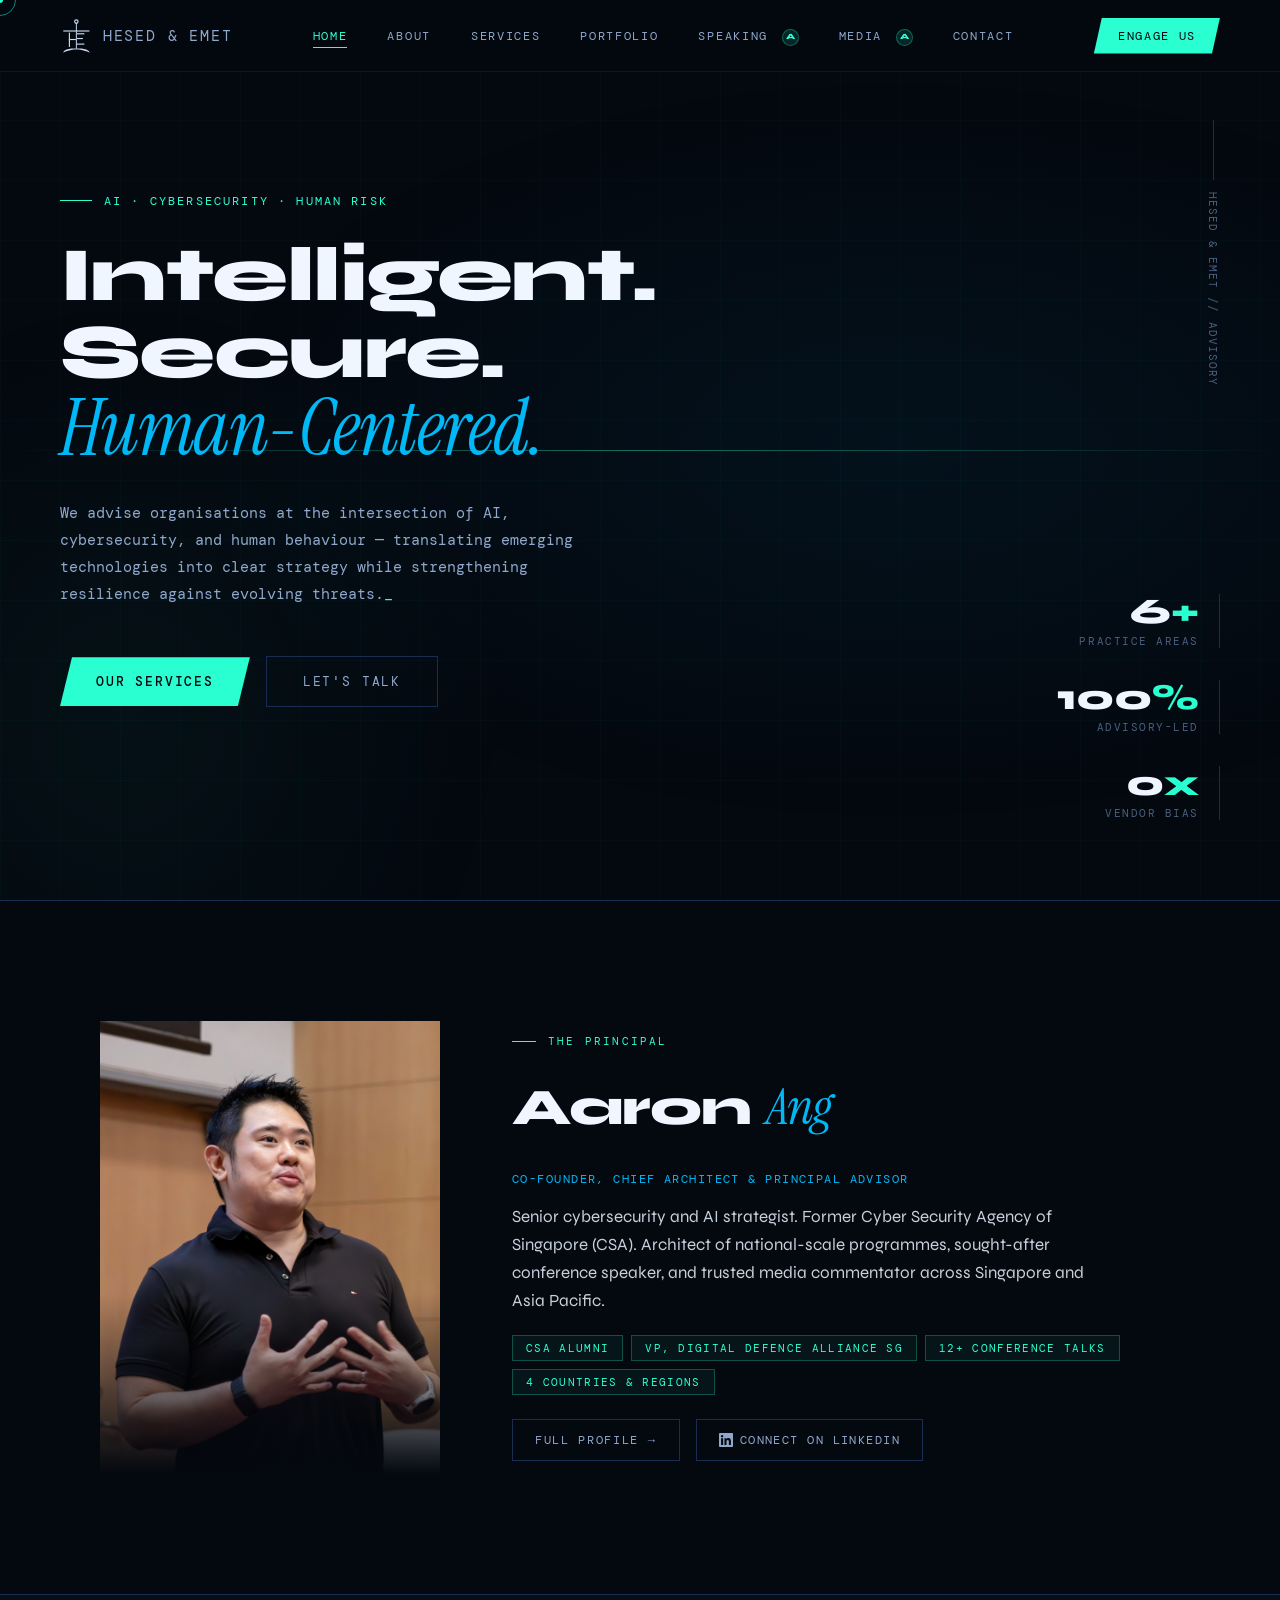
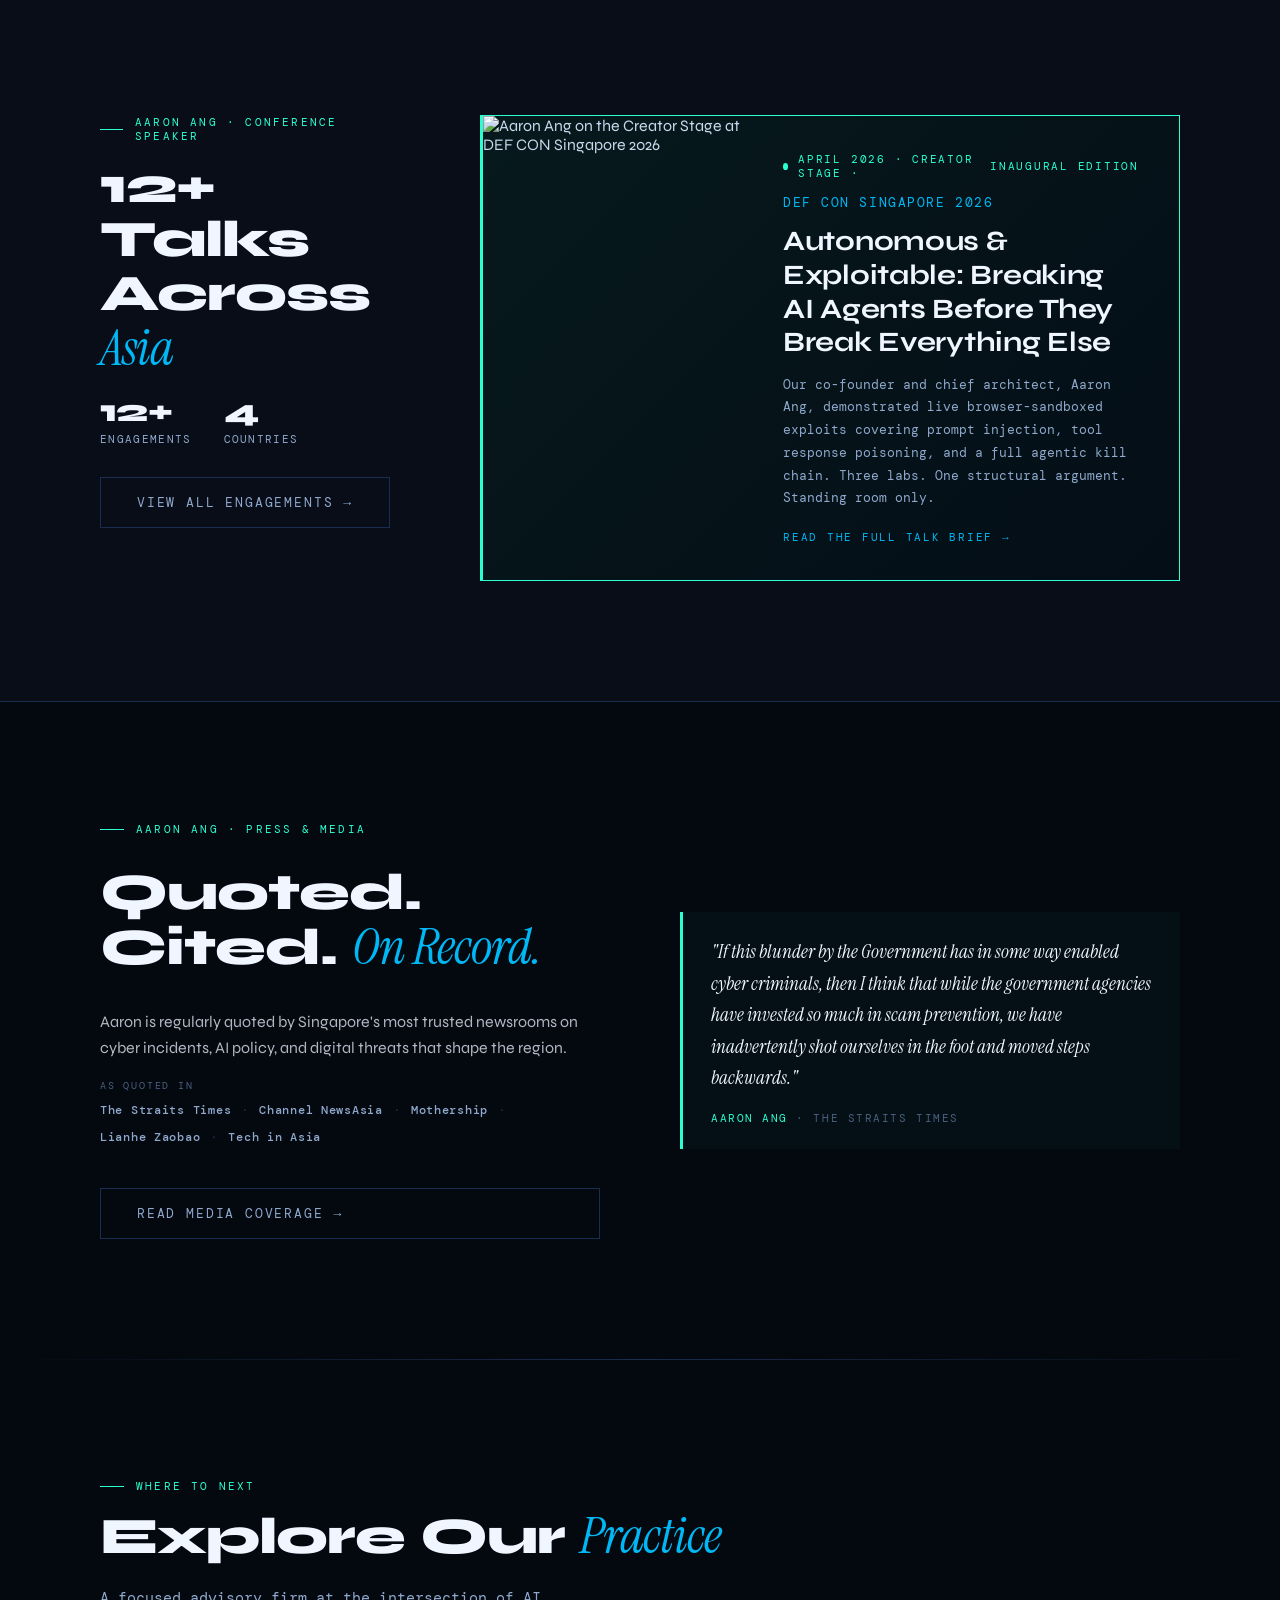
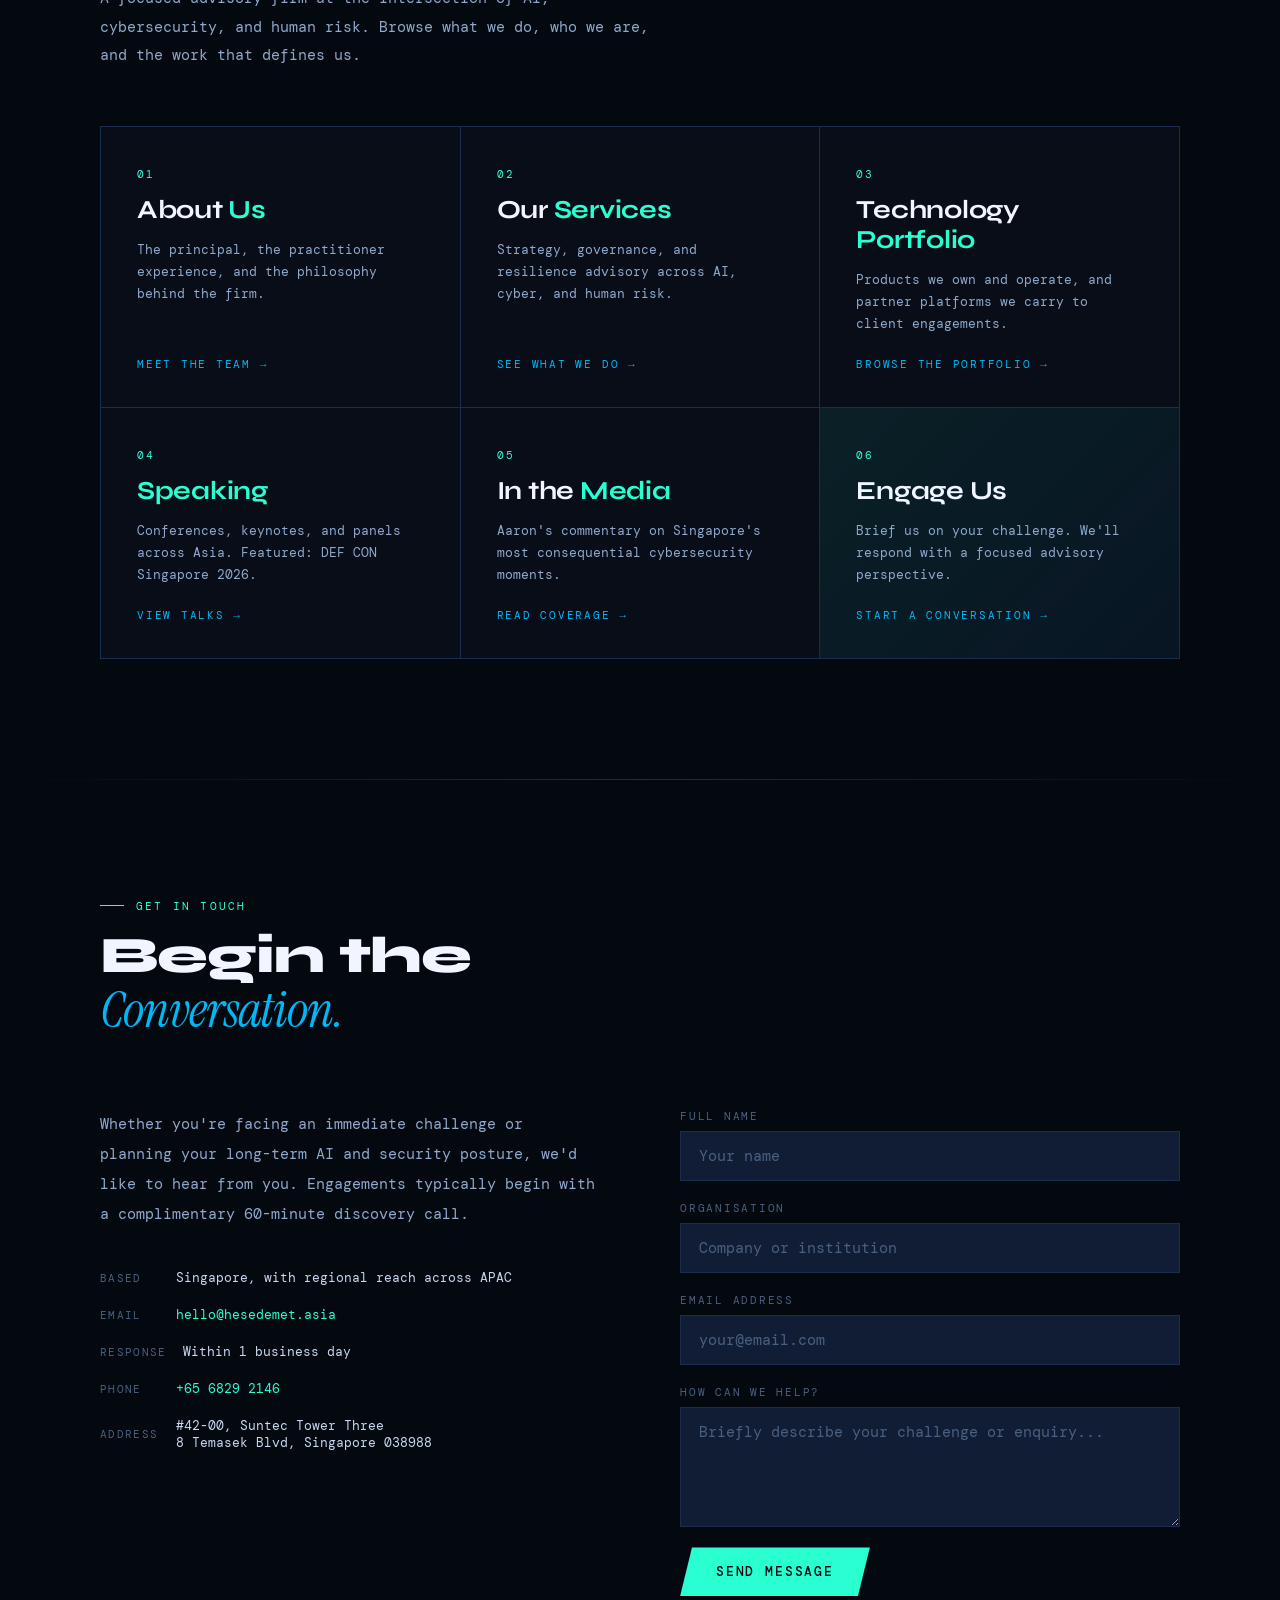
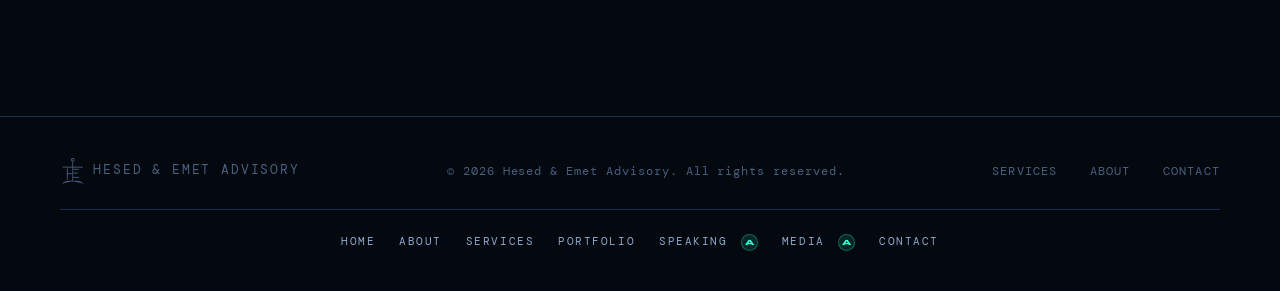
==== index.html @ cf88693c "Fix DEF CON badge wrapping and update desc to attribute Aaron - Wrap 'Inaugural Edition' in white-sp" ====
<!DOCTYPE html>
<html lang="en">
<head>
  <meta charset="UTF-8" />
  <meta name="viewport" content="width=device-width, initial-scale=1.0" />

  <!-- PRIMARY SEO -->
  <title>Hesed & Emet Advisory | AI Strategy & Cybersecurity Consultancy Singapore</title>
  <meta name="description" content="Hesed & Emet Advisory is a Singapore-based AI strategy and cybersecurity consultancy. We help organisations navigate AI governance, cyber resilience, and human risk, translating complex technology into clear, actionable strategy." />
  <meta name="keywords" content="cybersecurity advisory Singapore, AI strategy consultancy, human risk management, digital resilience, AI governance, cybersecurity Singapore, APAC cyber advisory, AI deployment, board cyber training, Hesed Emet" />
  <meta name="author" content="Aaron Ang, Hesed & Emet Advisory" />
  <meta name="robots" content="index, follow" />
  <link rel="canonical" href="https://hesedemet.asia/" />

  <!-- GEO / LOCAL SEO -->
  <meta name="geo.region" content="SG" />
  <meta name="geo.placename" content="Singapore" />
  <meta name="geo.position" content="1.2931;103.8572" />
  <meta name="ICBM" content="1.2931, 103.8572" />

  <!-- OPEN GRAPH -->
  <meta property="og:type" content="website" />
  <meta property="og:url" content="https://hesedemet.asia/" />
  <meta property="og:site_name" content="Hesed & Emet Advisory" />
  <meta property="og:title" content="Hesed & Emet Advisory | AI Strategy & Cybersecurity Consultancy Singapore" />
  <meta property="og:description" content="Hesed & Emet Advisory is a Singapore-based AI strategy and cybersecurity consultancy. We help organisations navigate AI governance, cyber resilience, and human risk, translating complex technology into clear, actionable strategy." />
  <meta property="og:image" content="https://hesedemet.asia/aaron.jpg" />
  <meta property="og:locale" content="en_SG" />

  <!-- TWITTER / X -->
  <meta name="twitter:card" content="summary_large_image" />
  <meta name="twitter:title" content="Hesed & Emet Advisory | AI Strategy & Cybersecurity Consultancy Singapore" />
  <meta name="twitter:description" content="Hesed & Emet Advisory is a Singapore-based AI strategy and cybersecurity consultancy. We help organisations navigate AI governance, cyber resilience, and human risk, translating complex technology into clear, actionable strategy." />
  <meta name="twitter:image" content="https://hesedemet.asia/aaron.jpg" />

  <!-- STRUCTURED DATA: Organization + Person + WebSite -->
  <script type="application/ld+json">
  {
    "@context": "https://schema.org",
    "@graph": [
      {
        "@type": "ProfessionalService",
        "@id": "https://hesedemet.asia/#organization",
        "name": "Hesed & Emet Advisory",
        "legalName": "Hesed & Emet Advisory Pte Ltd",
        "url": "https://hesedemet.asia",
        "email": "hello@hesedemet.asia",
        "telephone": "+6568292146",
        "description": "Singapore-based cybersecurity and AI advisory consultancy. We specialise in AI strategy and governance, cybersecurity resilience, human risk management, talent assessment, and executive capability development for organisations across Asia Pacific.",
        "address": {
          "@type": "PostalAddress",
          "streetAddress": "#42-00 Suntec Tower Three, 8 Temasek Boulevard",
          "addressLocality": "Singapore",
          "postalCode": "038988",
          "addressCountry": "SG"
        },
        "areaServed": [
          { "@type": "Country", "name": "Singapore" },
          { "@type": "Place", "name": "Southeast Asia" },
          { "@type": "Place", "name": "Asia Pacific" }
        ],
        "knowsAbout": [
          "AI Strategy", "AI Governance", "Cybersecurity Advisory",
          "Human Risk Management", "Digital Resilience", "Zero Trust Security",
          "Talent Assessment", "Board Cyber Training", "ISO 42001", "NIST CSF"
        ],
        "hasOfferCatalog": {
          "@type": "OfferCatalog",
          "name": "Advisory Services",
          "itemListElement": [
            { "@type": "Offer", "itemOffered": { "@type": "Service", "name": "AI Strategy & Governance" } },
            { "@type": "Offer", "itemOffered": { "@type": "Service", "name": "Cybersecurity & Digital Resilience" } },
            { "@type": "Offer", "itemOffered": { "@type": "Service", "name": "Human Risk Management" } },
            { "@type": "Offer", "itemOffered": { "@type": "Service", "name": "Talent Intelligence & Assessment" } },
            { "@type": "Offer", "itemOffered": { "@type": "Service", "name": "Executive & Board Capability Development" } }
          ]
        },
        "founder": { "@id": "https://hesedemet.asia/#aaron-ang" },
        "sameAs": ["https://www.linkedin.com/in/aaronangsg/"]
      },
      {
        "@type": "Person",
        "@id": "https://hesedemet.asia/#aaron-ang",
        "name": "Aaron Ang",
        "jobTitle": "Co-Founder, Chief Architect & Principal Advisor",
        "worksFor": { "@id": "https://hesedemet.asia/#organization" },
        "url": "https://hesedemet.asia/#principal",
        "sameAs": "https://www.linkedin.com/in/aaronangsg/",
        "knowsAbout": [
          "Cybersecurity", "AI Strategy", "Human Risk", "Digital Policy",
          "National Cybersecurity Policy", "Workforce Development", "Cyber Resilience"
        ],
        "description": "Senior cybersecurity and AI strategist. Former Cyber Security Agency of Singapore (CSA). International conference speaker and media commentator on cybersecurity and digital policy across Singapore and Asia Pacific.",
        "hasCredential": [
          { "@type": "EducationalOccupationalCredential", "name": "Cyber Security Agency of Singapore — Alumni" }
        ]
      },
      {
        "@type": "WebSite",
        "@id": "https://hesedemet.asia/#website",
        "url": "https://hesedemet.asia",
        "name": "Hesed & Emet Advisory",
        "description": "Official website of Hesed & Emet Advisory — AI strategy and cybersecurity consultancy, Singapore.",
        "publisher": { "@id": "https://hesedemet.asia/#organization" },
        "inLanguage": "en-SG"
      }
    ]
  }
  </script>

  <link rel="preconnect" href="https://fonts.googleapis.com">
  <link href="https://fonts.googleapis.com/css2?family=Syne:wght@400;600;700;800&family=DM+Mono:wght@300;400;500&family=Instrument+Serif:ital@0;1&display=swap" rel="stylesheet">
  <link rel="stylesheet" href="styles.css">
</head>
<body>

  <!-- CURSOR -->
  <div class="cursor" id="cursor">
    <div class="cursor-ring" id="cursorRing"></div>
    <div class="cursor-dot" id="cursorDot"></div>
  </div>

  <!-- NAV -->
  <nav>
    <a href="index.html" class="nav-logo" aria-label="Hesed & Emet — Home">
      <svg class="nav-logo-icon" viewBox="0 0 200 220" fill="currentColor" aria-hidden="true" xmlns="http://www.w3.org/2000/svg">
        <path fill-rule="evenodd" d="M100,8 A14,14 0 0,1 100,36 A14,14 0 0,1 100,8 Z M100,15 A7,7 0 0,0 100,29 A7,7 0 0,0 100,15 Z"/>
        <rect x="97" y="29" width="6" height="163"/>
        <rect x="20" y="76" width="160" height="7"/>
        <rect x="54" y="89" width="7" height="88"/>
        <rect x="54" y="128" width="43" height="7"/>
        <rect x="103" y="93"  width="46" height="7"/>
        <rect x="103" y="122" width="37" height="7"/>
        <rect x="103" y="156" width="46" height="7"/>
        <path d="M97,186 C80,186 50,183 26,200 L18,212 L34,205 C56,196 82,192 97,192 Z"/>
        <path d="M103,186 C120,186 150,183 174,200 L182,212 L166,205 C144,196 118,192 103,192 Z"/>
      </svg>
      <span class="nav-logo-text">Hesed<span> & </span>Emet</span>
    </a>
    <ul class="nav-links">
      <li><a href="index.html" class="active">Home</a></li>
      <li><a href="about.html">About</a></li>
      <li><a href="services.html">Services</a></li>
      <li><a href="portfolio.html">Portfolio</a></li>
      <li><a href="speaking.html">Speaking <span class="nav-tag">A</span></a></li>
      <li><a href="media.html">Media <span class="nav-tag">A</span></a></li>
      <li><a href="index.html#contact">Contact</a></li>
    </ul>
    <a href="index.html#contact" class="nav-cta">Engage Us</a>
  </nav>

  <section id="hero">
    <div class="hero-bg"></div>
    <div class="hero-scan"></div>
    <div class="hero-corner">HESED & EMET // ADVISORY</div>

    <div class="hero-content">
      <div class="hero-tag">
        AI &middot; Cybersecurity &middot; Human Risk
      </div>
      <h1>Intelligent.<br>Secure.<br><em>Human-Centered.</em></h1>
      <p class="hero-sub">
        We advise organisations at the intersection of AI, cybersecurity, and human behaviour — translating emerging technologies into clear strategy while strengthening resilience against evolving threats.<span class="blink">_</span>
      </p>
      <div class="hero-actions">
        <a href="services.html" class="btn-primary">Our Services</a>
        <a href="index.html#contact" class="btn-ghost">Let's Talk</a>
      </div>
    </div>

    <div class="hero-stats">
      <div class="stat">
        <div class="stat-num">6<span>+</span></div>
        <div class="stat-label">Practice Areas</div>
      </div>
      <div class="stat">
        <div class="stat-num">100<span>%</span></div>
        <div class="stat-label">Advisory-Led</div>
      </div>
      <div class="stat">
        <div class="stat-num">0<span>x</span></div>
        <div class="stat-label">Vendor Bias</div>
      </div>
    </div>
  </section>

  <!-- HOME: AARON FEATURE -->
  <section class="home-aaron">
    <div class="section-inner">
      <div class="home-aaron-grid reveal">
        <div class="home-aaron-photo-wrap">
          <img src="aaron.jpg" alt="Aaron Ang, Co-Founder of Hesed & Emet Advisory" class="home-aaron-photo">
        </div>
        <div class="home-aaron-content">
          <div class="section-label">The Principal</div>
          <h2>Aaron <em>Ang</em></h2>
          <div class="home-aaron-role">Co-Founder, Chief Architect &amp; Principal Advisor</div>
          <p>Senior cybersecurity and AI strategist. Former Cyber Security Agency of Singapore (CSA). Architect of national-scale programmes, sought-after conference speaker, and trusted media commentator across Singapore and Asia Pacific.</p>
          <div class="home-aaron-tags">
            <span>CSA Alumni</span>
            <span>VP, Digital Defence Alliance SG</span>
            <span>12+ Conference Talks</span>
            <span>4 Countries &amp; Regions</span>
          </div>
          <div class="home-aaron-actions">
            <a href="about.html" class="btn-ghost">Full Profile →</a>
            <a href="https://www.linkedin.com/in/aaronangsg/" target="_blank" rel="noopener" class="linkedin-btn">
              <svg viewBox="0 0 24 24" fill="currentColor" width="14" height="14" aria-hidden="true"><path d="M20.447 20.452h-3.554v-5.569c0-1.328-.027-3.037-1.852-3.037-1.853 0-2.136 1.445-2.136 2.939v5.667H9.351V9h3.414v1.561h.046c.477-.9 1.637-1.85 3.37-1.85 3.601 0 4.267 2.37 4.267 5.455v6.286zM5.337 7.433a2.062 2.062 0 0 1-2.063-2.065 2.064 2.064 0 1 1 2.063 2.065zm1.782 13.019H3.555V9h3.564v11.452zM22.225 0H1.771C.792 0 0 .774 0 1.729v20.542C0 23.227.792 24 1.771 24h20.451C23.2 24 24 23.227 24 22.271V1.729C24 .774 23.2 0 22.222 0h.003z"/></svg>
              Connect on LinkedIn
            </a>
          </div>
        </div>
      </div>
    </div>
  </section>

  <!-- HOME: SPEAKING HIGHLIGHT -->
  <section class="home-speaking">
    <div class="section-inner">
      <div class="home-speaking-inner reveal">
        <div class="home-speaking-meta">
          <div class="section-label">Aaron Ang · Conference Speaker</div>
          <h2>12+ Talks Across <em>Asia</em></h2>
          <div class="home-speaking-stats">
            <div class="home-speaking-stat"><span>12+</span>Engagements</div>
            <div class="home-speaking-stat"><span>4</span>Countries</div>
          </div>
          <a href="speaking.html" class="btn-ghost" style="margin-top:28px;display:inline-block;">View All Engagements →</a>
        </div>
        <div class="home-speaking-feature">
          <img src="talk-defcon-sg-2026-1.JPG" alt="Aaron Ang on the Creator Stage at DEF CON Singapore 2026" class="home-speaking-photo">
          <div class="home-speaking-feature-content">
            <div class="home-speaking-badge">
              <span class="home-speaking-badge-dot"></span>
              April 2026 · Creator Stage · <span style="white-space:nowrap">Inaugural Edition</span>
            </div>
            <div class="home-speaking-venue">DEF CON Singapore 2026</div>
            <div class="home-speaking-title">Autonomous &amp; Exploitable: Breaking AI Agents Before They Break Everything Else</div>
            <p class="home-speaking-desc">Our co-founder and chief architect, Aaron Ang, demonstrated live browser-sandboxed exploits covering prompt injection, tool response poisoning, and a full agentic kill chain. Three labs. One structural argument. Standing room only.</p>
            <a href="speaking.html" class="home-speaking-link">Read the full talk brief →</a>
          </div>
        </div>
      </div>
    </div>
  </section>

  <!-- HOME: MEDIA HIGHLIGHT -->
  <section class="home-media">
    <div class="section-inner">
      <div class="home-media-inner reveal">
        <div class="home-media-header">
          <div class="section-label">Aaron Ang · Press &amp; Media</div>
          <h2>Quoted. Cited. <em>On Record.</em></h2>
          <p>Aaron is regularly quoted by Singapore's most trusted newsrooms on cyber incidents, AI policy, and digital threats that shape the region.</p>
          <div class="home-media-outlets">
            <span class="home-media-outlets-label">As quoted in</span>
            <span>The Straits Times</span>
            <span class="sep">·</span>
            <span>Channel NewsAsia</span>
            <span class="sep">·</span>
            <span>Mothership</span>
            <span class="sep">·</span>
            <span>Lianhe Zaobao</span>
            <span class="sep">·</span>
            <span>Tech in Asia</span>
          </div>
          <a href="media.html" class="btn-ghost" style="margin-top:28px;display:inline-block;">Read Media Coverage →</a>
        </div>
        <div class="home-media-quote-wrap">
          <div class="home-media-quote">"If this blunder by the Government has in some way enabled cyber criminals, then I think that while the government agencies have invested so much in scam prevention, we have inadvertently shot ourselves in the foot and moved steps backwards."</div>
          <div class="home-media-attribution">Aaron Ang <span>· The Straits Times</span></div>
        </div>
      </div>
    </div>
  </section>

  <!-- HOME SNAPSHOT GRID -->
  <section class="home-snapshot">
    <div class="section-inner">
      <div class="snapshot-header reveal">
        <div class="section-label">Where to next</div>
        <h2>Explore Our <em>Practice</em></h2>
        <p class="section-desc">A focused advisory firm at the intersection of AI, cybersecurity, and human risk. Browse what we do, who we are, and the work that defines us.</p>
      </div>

      <div class="snapshot-grid reveal">
        <a href="about.html" class="snapshot-card">
          <div class="snapshot-num">01</div>
          <div class="snapshot-title">About <em>Us</em></div>
          <p>The principal, the practitioner experience, and the philosophy behind the firm.</p>
          <span class="snapshot-arrow">Meet the team →</span>
        </a>
        <a href="services.html" class="snapshot-card">
          <div class="snapshot-num">02</div>
          <div class="snapshot-title">Our <em>Services</em></div>
          <p>Strategy, governance, and resilience advisory across AI, cyber, and human risk.</p>
          <span class="snapshot-arrow">See what we do →</span>
        </a>
        <a href="portfolio.html" class="snapshot-card">
          <div class="snapshot-num">03</div>
          <div class="snapshot-title">Technology <em>Portfolio</em></div>
          <p>Products we own and operate, and partner platforms we carry to client engagements.</p>
          <span class="snapshot-arrow">Browse the portfolio →</span>
        </a>
        <a href="speaking.html" class="snapshot-card">
          <div class="snapshot-num">04</div>
          <div class="snapshot-title"><em>Speaking</em></div>
          <p>Conferences, keynotes, and panels across Asia. Featured: DEF CON Singapore 2026.</p>
          <span class="snapshot-arrow">View talks →</span>
        </a>
        <a href="media.html" class="snapshot-card">
          <div class="snapshot-num">05</div>
          <div class="snapshot-title">In the <em>Media</em></div>
          <p>Aaron's commentary on Singapore's most consequential cybersecurity moments.</p>
          <span class="snapshot-arrow">Read coverage →</span>
        </a>
        <a href="index.html#contact" class="snapshot-card snapshot-cta">
          <div class="snapshot-num">06</div>
          <div class="snapshot-title">Engage <em>Us</em></div>
          <p>Brief us on your challenge. We'll respond with a focused advisory perspective.</p>
          <span class="snapshot-arrow">Start a conversation →</span>
        </a>
      </div>
    </div>
  </section>


  <section id="contact">
    <div class="section-inner">
      <div class="section-label">Get In Touch</div>
      <h2>Begin the<br><em>Conversation.</em></h2>

      <div class="contact-grid reveal">
        <div class="contact-info">
          <p>Whether you're facing an immediate challenge or planning your long-term AI and security posture, we'd like to hear from you. Engagements typically begin with a complimentary 60-minute discovery call.</p>
          <div class="contact-detail">
            <div class="contact-row">
              <span class="contact-row-label">Based</span>
              <span class="contact-row-val">Singapore, with regional reach across APAC</span>
            </div>
            <div class="contact-row">
              <span class="contact-row-label">Email</span>
              <span class="contact-row-val"><a href="mailto:hello@hesedemet.asia">hello@hesedemet.asia</a></span>
            </div>
            <div class="contact-row">
              <span class="contact-row-label">Response</span>
              <span class="contact-row-val">Within 1 business day</span>
            </div>
            <div class="contact-row">
              <span class="contact-row-label">Phone</span>
              <span class="contact-row-val"><a href="tel:+6568292146">+65 6829 2146</a></span>
            </div>
            <div class="contact-row">
              <span class="contact-row-label">Address</span>
              <span class="contact-row-val">#42-00, Suntec Tower Three<br>8 Temasek Blvd, Singapore 038988</span>
            </div>
          </div>
        </div>

        <form class="contact-form" action="https://formspree.io/f/mkopovgn" method="POST" id="contact-form">
          <div class="form-group">
            <label class="form-label">Full Name</label>
            <input class="form-input" type="text" name="name" placeholder="Your name" required />
          </div>
          <div class="form-group">
            <label class="form-label">Organisation</label>
            <input class="form-input" type="text" name="organisation" placeholder="Company or institution" />
          </div>
          <div class="form-group">
            <label class="form-label">Email Address</label>
            <input class="form-input" type="email" name="email" placeholder="your@email.com" required />
          </div>
          <div class="form-group">
            <label class="form-label">How Can We Help?</label>
            <textarea class="form-textarea" name="message" placeholder="Briefly describe your challenge or enquiry..." required></textarea>
          </div>
          <button type="submit" class="form-submit">Send Message</button>
          <p class="form-success" id="form-success" style="display:none; color: var(--accent); font-size:15px; letter-spacing:0.08em;">Thank you — we'll be in touch shortly.</p>
        </form>
      </div>
    </div>
  </section>
<footer>
    <div class="footer-logo">
      <svg style="height:28px;width:auto;vertical-align:middle;margin-right:8px;" viewBox="0 0 200 220" fill="currentColor" aria-hidden="true" xmlns="http://www.w3.org/2000/svg">
        <path fill-rule="evenodd" d="M100,8 A14,14 0 0,1 100,36 A14,14 0 0,1 100,8 Z M100,15 A7,7 0 0,0 100,29 A7,7 0 0,0 100,15 Z"/>
        <rect x="97" y="29" width="6" height="163"/>
        <rect x="20" y="76" width="160" height="7"/>
        <rect x="54" y="89" width="7" height="88"/>
        <rect x="54" y="128" width="43" height="7"/>
        <rect x="103" y="93"  width="46" height="7"/>
        <rect x="103" y="122" width="37" height="7"/>
        <rect x="103" y="156" width="46" height="7"/>
        <path d="M97,186 C80,186 50,183 26,200 L18,212 L34,205 C56,196 82,192 97,192 Z"/>
        <path d="M103,186 C120,186 150,183 174,200 L182,212 L166,205 C144,196 118,192 103,192 Z"/>
      </svg>Hesed & Emet Advisory
    </div>
    <div class="footer-copy">© 2026 Hesed & Emet Advisory. All rights reserved.</div>
    <div class="footer-links">
      <a href="services.html">Services</a>
      <a href="about.html">About</a>
      <a href="index.html#contact">Contact</a>
    </div>
    <div class="footer-quicklinks">
    <a href="index.html">Home</a>
    <a href="about.html">About</a>
    <a href="services.html">Services</a>
    <a href="portfolio.html">Portfolio</a>
    <a href="speaking.html">Speaking <span class="nav-tag">A</span></a>
    <a href="media.html">Media <span class="nav-tag">A</span></a>
    <a href="index.html#contact">Contact</a>
  </div>
</footer>

  <script src="script.js"></script>
</body>
</html>
---- styles.css ----
*, *::before, *::after { box-sizing: border-box; margin: 0; padding: 0; }

:root {
  --navy:    #04080F;
  --navy2:   #080D18;
  --navy3:   #0C1526;
  --panel:   #101D35;
  --edge:    #1A2D50;
  --steel:   #253B62;
  --ice:     #C8D8F0;
  --ice2:    #8FA8CC;
  --accent:  #2AFFD2;
  --accent2: #00B8F5;
  --white:   #F0F6FF;
  --muted:   #4A6080;
  --mono:    'DM Mono', monospace;
  --sans:    'Syne', sans-serif;
  --serif:   'Instrument Serif', serif;
}

html { scroll-behavior: smooth; }

body {
  background: var(--navy);
  color: var(--ice);
  font-family: var(--sans);
  overflow-x: hidden;
  cursor: none;
}

/* CUSTOM CURSOR */
.cursor {
  position: fixed; top: 0; left: 0; z-index: 9999;
  pointer-events: none;
}
.cursor-dot {
  width: 6px; height: 6px;
  background: var(--accent);
  border-radius: 50%;
  position: absolute;
  transform: translate(-50%, -50%);
  transition: transform 0.1s;
}
.cursor-ring {
  width: 32px; height: 32px;
  border: 1px solid rgba(42,255,210,0.5);
  border-radius: 50%;
  position: absolute;
  transform: translate(-50%, -50%);
  transition: width 0.2s, height 0.2s, transform 0.15s ease-out;
}
body:has(a:hover) .cursor-ring,
body:has(button:hover) .cursor-ring {
  width: 48px; height: 48px;
  border-color: var(--accent);
}

/* GRID OVERLAY */
body::before {
  content: '';
  position: fixed; inset: 0;
  background-image:
    linear-gradient(rgba(42,255,210,0.025) 1px, transparent 1px),
    linear-gradient(90deg, rgba(42,255,210,0.025) 1px, transparent 1px);
  background-size: 60px 60px;
  pointer-events: none;
  z-index: 0;
}

/* NAV */
nav {
  position: fixed; top: 0; left: 0; right: 0; z-index: 100;
  display: flex; align-items: center; justify-content: space-between;
  padding: 0 60px;
  height: 72px;
  background: rgba(4,8,15,0.85);
  backdrop-filter: blur(20px);
  border-bottom: 1px solid rgba(42,255,210,0.08);
}
.nav-logo {
  display: flex; align-items: center; gap: 10px;
  text-decoration: none;
  font-family: var(--mono);
  font-size: 15px;
  letter-spacing: 0.12em;
  color: var(--accent);
  text-transform: uppercase;
}
.nav-logo-icon { height: 36px; width: auto; flex-shrink: 0; }
.nav-logo span { color: var(--ice2); }
.nav-links { display: flex; gap: 40px; list-style: none; }
.nav-links a {
  font-family: var(--mono);
  font-size: 12px;
  letter-spacing: 0.14em;
  text-transform: uppercase;
  color: var(--ice2);
  text-decoration: none;
  transition: color 0.2s;
  position: relative;
}
.nav-links a::after {
  content: '';
  position: absolute; left: 0; bottom: -4px;
  width: 0; height: 1px;
  background: var(--accent);
  transition: width 0.3s;
}
.nav-links a:hover { color: var(--accent); }
.nav-links a:hover::after { width: 100%; }
.nav-cta {
  font-family: var(--mono);
  font-size: 12px;
  letter-spacing: 0.14em;
  text-transform: uppercase;
  color: var(--navy);
  background: var(--accent);
  border: none;
  padding: 10px 24px;
  cursor: none;
  transition: opacity 0.2s, transform 0.2s;
  clip-path: polygon(8px 0%, 100% 0%, calc(100% - 8px) 100%, 0% 100%);
}
.nav-cta:hover { opacity: 0.85; transform: translateY(-1px); }

/* HERO */
#hero {
  position: relative;
  min-height: 100vh;
  display: flex; align-items: center;
  padding: 0 60px;
  overflow: hidden;
  z-index: 1;
}
.hero-bg {
  position: absolute; inset: 0;
  background:
    radial-gradient(ellipse 80% 60% at 70% 50%, rgba(0,184,245,0.06) 0%, transparent 70%),
    radial-gradient(ellipse 50% 80% at 10% 80%, rgba(42,255,210,0.04) 0%, transparent 60%);
  z-index: 0;
}
.hero-scan {
  position: absolute; left: 0; right: 0;
  height: 1px;
  background: linear-gradient(90deg, transparent, rgba(42,255,210,0.4), transparent);
  animation: scan 6s linear infinite;
  z-index: 0;
}
@keyframes scan {
  0%   { top: 0; opacity: 0; }
  5%   { opacity: 1; }
  95%  { opacity: 1; }
  100% { top: 100%; opacity: 0; }
}
.hero-content { position: relative; z-index: 1; max-width: 800px; }
.hero-tag {
  font-family: var(--mono);
  font-size: 12px;
  letter-spacing: 0.18em;
  text-transform: uppercase;
  color: var(--accent);
  margin-bottom: 28px;
  display: flex; align-items: center; gap: 12px;
}
.hero-tag::before {
  content: '';
  display: inline-block; width: 32px; height: 1px;
  background: var(--accent);
}
h1 {
  font-family: var(--sans);
  font-weight: 800;
  font-size: clamp(48px, 6vw, 88px);
  line-height: 1.0;
  letter-spacing: -0.02em;
  color: var(--white);
  margin-bottom: 8px;
}
h1 em {
  font-family: var(--serif);
  font-style: italic;
  font-weight: 400;
  color: var(--accent2);
}
.hero-sub {
  font-family: var(--mono);
  font-size: 15px;
  line-height: 1.8;
  color: var(--ice2);
  max-width: 520px;
  margin: 32px 0 48px;
}
.hero-actions { display: flex; gap: 16px; align-items: center; }
.btn-primary {
  font-family: var(--mono);
  font-size: 13px;
  letter-spacing: 0.14em;
  text-transform: uppercase;
  color: var(--navy);
  background: var(--accent);
  border: none;
  padding: 16px 36px;
  cursor: none;
  text-decoration: none;
  display: inline-block;
  transition: opacity 0.2s, transform 0.2s;
  clip-path: polygon(12px 0%, 100% 0%, calc(100% - 12px) 100%, 0% 100%);
  font-weight: 500;
}
.btn-primary:hover { opacity: 0.85; transform: translateY(-2px); }
.btn-ghost {
  font-family: var(--mono);
  font-size: 13px;
  letter-spacing: 0.14em;
  text-transform: uppercase;
  color: var(--ice2);
  border: 1px solid var(--edge);
  padding: 16px 36px;
  cursor: none;
  text-decoration: none;
  display: inline-block;
  transition: border-color 0.2s, color 0.2s;
}
.btn-ghost:hover { border-color: var(--accent); color: var(--accent); }

.hero-stats {
  position: absolute; right: 60px; bottom: 80px;
  display: flex; flex-direction: column; gap: 32px;
  z-index: 1;
}
.stat {
  text-align: right;
  border-right: 1px solid var(--edge);
  padding-right: 20px;
}
.stat-num {
  font-family: var(--sans);
  font-size: 36px; font-weight: 800;
  color: var(--white);
  line-height: 1;
}
.stat-num span { color: var(--accent); }
.stat-label {
  font-family: var(--mono);
  font-size: 11px;
  letter-spacing: 0.14em;
  text-transform: uppercase;
  color: var(--muted);
  margin-top: 4px;
}

.hero-corner {
  position: absolute; right: 60px; top: 120px;
  font-family: var(--mono); font-size: 11px;
  color: var(--muted); letter-spacing: 0.1em;
  writing-mode: vertical-lr;
  display: flex; align-items: center; gap: 12px;
}
.hero-corner::before {
  content: '';
  display: block; width: 1px; height: 60px;
  background: var(--edge);
}

/* SECTION COMMONS */
section { position: relative; z-index: 1; }
.section-inner { max-width: 1200px; margin: 0 auto; padding: 120px 60px; }
.section-label {
  font-family: var(--mono);
  font-size: 11px; letter-spacing: 0.2em;
  text-transform: uppercase; color: var(--accent);
  margin-bottom: 16px;
  display: flex; align-items: center; gap: 12px;
}
.section-label::before {
  content: '';
  display: inline-block; width: 24px; height: 1px;
  background: var(--accent);
}
h2 {
  font-family: var(--sans);
  font-weight: 800;
  font-size: clamp(32px, 4vw, 54px);
  line-height: 1.05;
  letter-spacing: -0.02em;
  color: var(--white);
  margin-bottom: 20px;
}
h2 em {
  font-family: var(--serif);
  font-style: italic;
  font-weight: 400;
  color: var(--accent2);
}
.section-desc {
  font-family: var(--mono);
  font-size: 15px; line-height: 1.9;
  color: var(--ice2);
  max-width: 560px;
}

/* SERVICES */
#services { background: var(--navy2); }
#services::before {
  content: '';
  position: absolute; left: 0; top: 0; right: 0; height: 1px;
  background: linear-gradient(90deg, transparent, var(--edge), transparent);
}
.services-grid {
  display: grid;
  grid-template-columns: repeat(3, 1fr);
  gap: 1px;
  background: var(--edge);
  margin-top: 72px;
  border: 1px solid var(--edge);
}
.service-card {
  background: var(--navy2);
  padding: 48px 40px;
  position: relative;
  overflow: hidden;
  transition: background 0.3s;
}
.service-card::before {
  content: '';
  position: absolute; top: 0; left: 0; right: 0;
  height: 2px;
  background: linear-gradient(90deg, var(--accent), var(--accent2));
  transform: scaleX(0);
  transform-origin: left;
  transition: transform 0.4s ease;
}
.service-card:hover { background: var(--navy3); }
.service-card:hover::before { transform: scaleX(1); }
.service-icon {
  width: 48px; height: 48px;
  margin-bottom: 28px;
  position: relative;
}
.service-icon svg { width: 100%; height: 100%; }
.service-num {
  position: absolute; top: 40px; right: 40px;
  font-family: var(--mono); font-size: 12px;
  color: var(--muted); letter-spacing: 0.1em;
}
.service-title {
  font-family: var(--sans);
  font-size: 20px; font-weight: 700;
  color: var(--white); margin-bottom: 16px;
  letter-spacing: -0.01em;
}
.service-body {
  font-family: var(--mono);
  font-size: 13px; line-height: 1.9;
  color: var(--ice2);
}
.service-tags {
  margin-top: 28px; display: flex; flex-wrap: wrap; gap: 8px;
}
.tag {
  font-family: var(--mono); font-size: 11px;
  letter-spacing: 0.1em; text-transform: uppercase;
  color: var(--accent); padding: 4px 10px;
  border: 1px solid rgba(42,255,210,0.2);
  background: rgba(42,255,210,0.04);
}

/* ABOUT */
#about { background: var(--navy); }
#about::before {
  content: '';
  position: absolute; left: 0; top: 0; right: 0; height: 1px;
  background: linear-gradient(90deg, transparent, var(--edge), transparent);
}
.about-grid {
  display: grid;
  grid-template-columns: 1fr 1fr;
  gap: 80px;
  align-items: center;
  margin-top: 72px;
}
.about-text p {
  font-family: var(--mono);
  font-size: 15px; line-height: 2;
  color: var(--ice2); margin-bottom: 20px;
}
.about-text p strong { color: var(--white); font-weight: 500; }
.about-panel {
  background: var(--navy3);
  border: 1px solid var(--edge);
  padding: 48px;
  position: relative;
}
.about-panel::after {
  content: '';
  position: absolute; bottom: -1px; right: -1px;
  width: 32px; height: 32px;
  border-bottom: 2px solid var(--accent);
  border-right: 2px solid var(--accent);
}
.about-panel::before {
  content: '';
  position: absolute; top: -1px; left: -1px;
  width: 32px; height: 32px;
  border-top: 2px solid var(--accent);
  border-left: 2px solid var(--accent);
}
.value-item {
  display: flex; gap: 20px; align-items: flex-start;
  padding: 20px 0;
  border-bottom: 1px solid var(--edge);
}
.value-item:last-child { border-bottom: none; padding-bottom: 0; }
.value-item:first-child { padding-top: 0; }
.value-dot {
  width: 8px; height: 8px;
  border: 1px solid var(--accent);
  background: rgba(42,255,210,0.2);
  flex-shrink: 0; margin-top: 4px;
  transform: rotate(45deg);
}
.value-title {
  font-family: var(--sans); font-size: 15px; font-weight: 700;
  color: var(--white); margin-bottom: 6px;
}
.value-body {
  font-family: var(--mono); font-size: 13px;
  line-height: 1.8; color: var(--ice2);
}
.name-etymology {
  margin-top: 32px; padding: 24px;
  background: rgba(42,255,210,0.03);
  border-left: 2px solid var(--accent);
}
.etymology-label {
  font-family: var(--mono); font-size: 11px;
  letter-spacing: 0.16em; text-transform: uppercase;
  color: var(--accent); margin-bottom: 10px;
}
.etymology-text {
  font-family: var(--mono); font-size: 13px;
  line-height: 1.9; color: var(--ice2);
}

/* CASE STUDIES */
#portfolio { background: var(--navy2); }
#portfolio::before {
  content: '';
  position: absolute; left: 0; top: 0; right: 0; height: 1px;
  background: linear-gradient(90deg, transparent, var(--edge), transparent);
}
.portfolio-header {
  display: flex; justify-content: space-between; align-items: flex-end;
  margin-bottom: 64px;
}
.case-list { display: flex; flex-direction: column; gap: 1px; background: var(--edge); border: 1px solid var(--edge); }
.case-item {
  background: var(--navy2);
  display: grid;
  grid-template-columns: 80px 1fr 200px 160px;
  align-items: center;
  gap: 40px;
  padding: 40px 48px;
  cursor: none;
  transition: background 0.2s;
  position: relative;
  overflow: hidden;
}
.case-item::before {
  content: '';
  position: absolute; left: 0; top: 0; bottom: 0;
  width: 2px;
  background: linear-gradient(180deg, var(--accent), var(--accent2));
  transform: scaleY(0);
  transition: transform 0.3s;
}
.case-item:hover { background: var(--panel); }
.case-item:hover::before { transform: scaleY(1); }
.case-num {
  font-family: var(--mono); font-size: 12px;
  color: var(--muted); letter-spacing: 0.12em;
}
.case-title {
  font-family: var(--sans); font-size: 20px; font-weight: 700;
  color: var(--white); letter-spacing: -0.01em;
}
.case-desc {
  font-family: var(--mono); font-size: 12px;
  line-height: 1.7; color: var(--ice2);
}
.case-industry {
  font-family: var(--mono); font-size: 11px;
  letter-spacing: 0.12em; text-transform: uppercase;
  color: var(--accent); text-align: right;
}
.case-arrow {
  position: absolute; right: 48px; top: 50%;
  transform: translateY(-50%) translateX(10px);
  color: var(--accent); font-size: 18px;
  opacity: 0; transition: opacity 0.2s, transform 0.2s;
}
.case-item:hover .case-arrow { opacity: 1; transform: translateY(-50%) translateX(0); }

/* VENTURES */
#ventures { background: var(--navy); position: relative; }
#ventures::before {
  content: '';
  position: absolute; left: 0; top: 0; right: 0; height: 1px;
  background: linear-gradient(90deg, transparent, var(--edge), transparent);
}
.ventures-header {
  display: flex; align-items: flex-end; justify-content: space-between;
  margin-bottom: 64px; gap: 40px;
}
.ventures-grid {
  display: grid;
  grid-template-columns: 1fr 1fr;
  gap: 2px;
  background: var(--edge);
  border: 1px solid var(--edge);
}
.venture-card {
  background: var(--navy2);
  padding: 48px;
  position: relative;
  overflow: hidden;
  transition: background 0.2s;
}
.venture-card::before {
  content: '';
  position: absolute; left: 0; top: 0; bottom: 0;
  width: 2px;
  background: linear-gradient(180deg, var(--accent), var(--accent2));
  transform: scaleY(0);
  transform-origin: top;
  transition: transform 0.35s;
}
.venture-card:hover { background: var(--panel); }
.venture-card:hover::before { transform: scaleY(1); }
.venture-card.featured {
  grid-column: 1 / -1;
  display: grid;
  grid-template-columns: 260px 1fr;
  gap: 60px;
  align-items: start;
}
.venture-badge {
  display: inline-block;
  font-family: var(--mono); font-size: 10px;
  letter-spacing: 0.18em; text-transform: uppercase;
  color: var(--navy); background: var(--accent);
  padding: 4px 10px; margin-bottom: 28px;
}
.venture-badge.partner-badge {
  background: var(--accent2); color: var(--navy);
}
.cyberbay-logo {
  filter: brightness(0) invert(1);
  opacity: 0.9;
}
.venture-logo-wrap {
  display: flex; flex-direction: column;
  align-items: flex-start; gap: 20px;
}
.venture-logo-img {
  max-width: 180px; width: 100%;
  height: auto; display: block;
}
.venture-logo-svg {
  width: 80px; height: 80px; display: block;
}
.venture-logo-placeholder {
  width: 100%; max-width: 180px;
  aspect-ratio: 3/1;
  display: flex; align-items: center; justify-content: center;
  border: 1px solid var(--edge);
  color: var(--accent);
}
.venture-link {
  display: inline-flex; align-items: center; gap: 8px;
  font-family: var(--mono); font-size: 12px;
  letter-spacing: 0.12em; text-transform: uppercase;
  color: var(--accent); text-decoration: none;
  margin-top: 8px;
  transition: gap 0.2s;
}
.venture-link:hover { gap: 14px; }
.venture-name {
  font-family: var(--sans); font-size: 32px; font-weight: 800;
  color: var(--white); letter-spacing: -0.02em; line-height: 1;
  margin-bottom: 6px;
}
.venture-tagline {
  font-family: var(--mono); font-size: 12px;
  letter-spacing: 0.14em; text-transform: uppercase;
  color: var(--accent2); margin-bottom: 24px;
}
.venture-desc {
  font-family: var(--mono); font-size: 15px;
  line-height: 2; color: var(--ice2);
}
.venture-desc p { margin-bottom: 16px; }
.venture-desc p:last-child { margin-bottom: 0; }
.venture-caps {
  display: flex; flex-wrap: wrap; gap: 8px;
  margin-top: 28px;
}
.venture-cap {
  font-family: var(--mono); font-size: 11px;
  letter-spacing: 0.1em; text-transform: uppercase;
  color: var(--ice2); border: 1px solid var(--edge);
  padding: 5px 12px;
}
.ventures-subsection { margin-bottom: 64px; }
.ventures-subsection:last-child { margin-bottom: 0; }
.ventures-sub-label {
  display: flex; align-items: baseline; gap: 20px;
  margin-bottom: 24px;
  padding-bottom: 16px;
  border-bottom: 1px solid var(--edge);
}
.ventures-sub-title {
  font-family: var(--sans); font-size: 18px; font-weight: 700;
  color: var(--white); letter-spacing: -0.01em; white-space: nowrap;
}
.ventures-sub-desc {
  font-family: var(--mono); font-size: 12px;
  letter-spacing: 0.08em; color: var(--muted);
}
.venture-partner-slot {
  display: flex; flex-direction: column;
  justify-content: center; align-items: center;
  min-height: 200px; text-align: center;
  border: 1px dashed var(--edge);
  background: transparent;
}
.venture-partner-label {
  font-family: var(--mono); font-size: 12px;
  letter-spacing: 0.14em; text-transform: uppercase;
  color: var(--muted);
}

/* CONTACT */
#contact { background: var(--navy); }
#contact::before {
  content: '';
  position: absolute; left: 0; top: 0; right: 0; height: 1px;
  background: linear-gradient(90deg, transparent, var(--edge), transparent);
}
.contact-grid {
  display: grid;
  grid-template-columns: 1fr 1fr;
  gap: 80px;
  margin-top: 72px;
  align-items: start;
}
.contact-info p {
  font-family: var(--mono); font-size: 15px;
  line-height: 2; color: var(--ice2); margin-bottom: 40px;
}
.contact-detail {
  display: flex; flex-direction: column; gap: 20px; margin-top: 32px;
}
.contact-row {
  display: flex; gap: 16px; align-items: center;
  font-family: var(--mono); font-size: 13px;
}
.contact-row-label {
  color: var(--muted); letter-spacing: 0.12em;
  text-transform: uppercase; font-size: 11px; min-width: 60px;
}
.contact-row-val { color: var(--ice); }
.contact-row-val a { color: var(--accent); text-decoration: none; }
.contact-row-val a:hover { text-decoration: underline; }

.contact-form { display: flex; flex-direction: column; gap: 20px; }
.form-group { display: flex; flex-direction: column; gap: 8px; }
.form-label {
  font-family: var(--mono); font-size: 11px;
  letter-spacing: 0.16em; text-transform: uppercase; color: var(--muted);
}
.form-input, .form-textarea {
  background: var(--panel);
  border: 1px solid var(--edge);
  color: var(--ice);
  font-family: var(--mono); font-size: 15px;
  padding: 14px 18px;
  outline: none;
  transition: border-color 0.2s;
  width: 100%;
}
.form-input:focus, .form-textarea:focus { border-color: var(--accent); }
.form-textarea { resize: vertical; min-height: 120px; }
.form-input::placeholder, .form-textarea::placeholder { color: var(--muted); }
.form-submit {
  font-family: var(--mono); font-size: 13px;
  letter-spacing: 0.14em; text-transform: uppercase;
  color: var(--navy); background: var(--accent);
  border: none; padding: 16px 36px;
  cursor: none; align-self: flex-start;
  transition: opacity 0.2s, transform 0.2s;
  clip-path: polygon(12px 0%, 100% 0%, calc(100% - 12px) 100%, 0% 100%);
  font-weight: 500;
}
.form-submit:hover { opacity: 0.85; transform: translateY(-2px); }

/* FOOTER */
footer {
  position: relative; z-index: 1;
  border-top: 1px solid var(--edge);
  padding: 40px 60px;
  display: flex; justify-content: space-between; align-items: center;
}
.footer-logo {
  font-family: var(--mono); font-size: 13px;
  letter-spacing: 0.14em; text-transform: uppercase; color: var(--muted);
}
.footer-copy {
  font-family: var(--mono); font-size: 12px;
  color: var(--muted); letter-spacing: 0.08em;
}
.footer-links { display: flex; gap: 32px; }
.footer-links a {
  font-family: var(--mono); font-size: 12px;
  letter-spacing: 0.1em; text-transform: uppercase;
  color: var(--muted); text-decoration: none;
  transition: color 0.2s;
}
.footer-links a:hover { color: var(--accent); }

/* PRINCIPAL */
#principal { background: var(--navy3); }
#principal::before {
  content: '';
  position: absolute; left: 0; top: 0; right: 0; height: 1px;
  background: linear-gradient(90deg, transparent, var(--edge), transparent);
}
.principal-grid {
  display: grid;
  grid-template-columns: 340px 1fr;
  gap: 80px;
  align-items: flex-start;
  margin-top: 72px;
}
.principal-photo-wrap {
  position: relative;
}
.principal-photo-wrap::before {
  content: '';
  position: absolute; top: -1px; left: -1px;
  width: 32px; height: 32px;
  border-top: 2px solid var(--accent);
  border-left: 2px solid var(--accent);
  z-index: 2;
}
.principal-photo-wrap::after {
  content: '';
  position: absolute; bottom: 61px; right: -1px;
  width: 32px; height: 32px;
  border-bottom: 2px solid var(--accent);
  border-right: 2px solid var(--accent);
  z-index: 2;
}
.principal-photo {
  width: 100%;
  display: block;
  filter: grayscale(20%);
  border: 1px solid var(--edge);
  transition: filter 0.4s;
}
.principal-photo:hover { filter: grayscale(0%); }
.principal-nameplate {
  background: var(--panel);
  border: 1px solid var(--edge);
  border-top: none;
  padding: 20px 24px;
}
.principal-name {
  font-family: var(--sans);
  font-size: 20px; font-weight: 800;
  letter-spacing: -0.01em;
  color: var(--white);
}
.principal-title {
  font-family: var(--mono);
  font-size: 12px; letter-spacing: 0.12em;
  text-transform: uppercase;
  color: var(--accent);
  margin-top: 4px;
}
.linkedin-btn {
  display: inline-flex; align-items: center; gap: 7px;
  margin-top: 14px;
  padding: 8px 16px;
  font-family: var(--mono);
  font-size: 12px; letter-spacing: 0.12em;
  text-transform: uppercase;
  color: var(--ice2);
  border: 1px solid var(--edge);
  text-decoration: none;
  transition: color 0.2s, border-color 0.2s;
}
.linkedin-btn:hover { color: #0A66C2; border-color: #0A66C2; }
.principal-bio p {
  font-family: var(--mono);
  font-size: 15px; line-height: 2;
  color: var(--ice2); margin-bottom: 20px;
}
.principal-bio p strong { color: var(--white); font-weight: 500; }
.principal-creds {
  display: flex; flex-direction: column; gap: 1px;
  background: var(--edge);
  border: 1px solid var(--edge);
  margin-top: 36px;
}
.cred-item {
  background: var(--navy3);
  display: flex; gap: 20px; align-items: flex-start;
  padding: 20px 24px;
  transition: background 0.2s;
}
.cred-item:hover { background: var(--panel); }
.cred-icon {
  flex-shrink: 0; margin-top: 2px;
}
.cred-icon svg { width: 28px; height: 28px; }
.cred-label {
  font-family: var(--mono);
  font-size: 11px; letter-spacing: 0.14em;
  text-transform: uppercase; color: var(--accent);
  margin-bottom: 4px;
}
.cred-title {
  font-family: var(--sans);
  font-size: 15px; font-weight: 700;
  color: var(--white); margin-bottom: 6px;
}
.cred-body {
  font-family: var(--mono);
  font-size: 12px; line-height: 1.8;
  color: var(--ice2);
}
@media (max-width: 900px) {
  .principal-grid { grid-template-columns: 1fr; gap: 40px; }
}

/* MEDIA SECTION */
.media-feature { margin-top: 80px; }
.media-hero {
  position: relative;
  padding: 52px 56px 48px;
  background: var(--navy2);
  border: 1px solid var(--edge);
  overflow: hidden;
  margin-bottom: 2px;
}
.media-hero::before {
  content: '"';
  position: absolute;
  right: 24px; top: -60px;
  font-family: var(--serif);
  font-size: 360px;
  color: var(--accent);
  opacity: 0.05;
  line-height: 1;
  pointer-events: none;
  user-select: none;
}
.media-hero::after {
  content: '';
  position: absolute; left: 0; bottom: 0; right: 0; height: 1px;
  background: linear-gradient(90deg, var(--accent), transparent);
}
.media-hero-label {
  font-family: var(--mono); font-size: 11px;
  letter-spacing: 0.2em; text-transform: uppercase;
  color: var(--accent);
  display: flex; align-items: center; gap: 12px;
  margin-bottom: 20px;
}
.media-hero-label::before {
  content: ''; display: inline-block;
  width: 32px; height: 1px; background: var(--accent);
}
.media-hero-title {
  font-family: var(--sans);
  font-size: clamp(36px, 5vw, 60px);
  font-weight: 800; letter-spacing: -0.02em;
  color: var(--white); line-height: 1.0;
  margin-bottom: 28px;
}
.media-hero-title em {
  font-family: var(--serif);
  font-style: italic; font-weight: 400;
  color: var(--accent);
}
.media-hero-intro {
  font-family: var(--mono); font-size: 14px;
  line-height: 1.9; color: var(--ice2);
  max-width: 580px; margin-bottom: 32px;
}
.media-hero-intro strong { color: var(--white); }
.media-feature-header { margin-bottom: 0; }
.media-list { display: flex; flex-direction: column; gap: 1px; background: var(--edge); border: 1px solid var(--edge); }
.media-item {
  background: var(--navy3);
  display: grid;
  grid-template-columns: 130px 1fr;
  gap: 32px;
  padding: 32px 36px;
  text-decoration: none;
  transition: background 0.2s;
  position: relative;
}
.media-item::before {
  content: '';
  position: absolute; left: 0; top: 0; bottom: 0; width: 2px;
  background: linear-gradient(180deg, var(--accent), var(--accent2));
  transform: scaleY(0); transform-origin: top;
  transition: transform 0.3s;
}
.media-item:hover { background: var(--panel); }
.media-item:hover::before { transform: scaleY(1); }
.media-pub-tag {
  font-family: var(--mono); font-size: 10px;
  letter-spacing: 0.14em; text-transform: uppercase;
  color: var(--accent);
  border: 1px solid rgba(42,255,210,0.25);
  background: rgba(42,255,210,0.04);
  padding: 6px 10px;
  text-align: center;
  line-height: 1.6;
  align-self: flex-start;
  margin-top: 4px;
}
.media-pub-tag.personal { color: var(--ice2); border-color: rgba(143,168,204,0.25); background: rgba(143,168,204,0.04); }
.media-content { display: flex; flex-direction: column; }
.media-title {
  font-family: var(--sans); font-size: 16px; font-weight: 700;
  color: var(--white); letter-spacing: -0.01em; margin-bottom: 10px;
}
.media-summary {
  font-family: var(--mono); font-size: 12px; line-height: 1.85;
  color: var(--ice2); margin-bottom: 12px;
}
.media-quote {
  font-family: var(--serif); font-size: 17px; line-height: 1.7;
  color: var(--white); font-style: italic;
  border-left: 3px solid var(--accent);
  padding: 12px 20px;
  margin: 16px 0 14px;
  background: rgba(42,255,210,0.03);
  position: relative;
}
.media-quote::after {
  content: '— Aaron Ang';
  display: block;
  margin-top: 10px;
  font-size: 11px; font-style: normal;
  font-family: var(--mono);
  letter-spacing: 0.14em; text-transform: uppercase;
  color: var(--accent);
}
.media-read {
  font-family: var(--mono); font-size: 11px;
  letter-spacing: 0.12em; text-transform: uppercase;
  color: var(--accent); display: inline-flex; align-items: center; gap: 6px;
  transition: gap 0.2s;
}
.media-item:hover .media-read { gap: 10px; }
@media (max-width: 900px) {
  .media-item { grid-template-columns: 1fr; gap: 16px; padding: 24px 20px; }
}

/* TALKS / SPEAKING */
#talks { background: var(--navy2); }
#talks::before {
  content: '';
  position: absolute; left: 0; top: 0; right: 0; height: 1px;
  background: linear-gradient(90deg, transparent, var(--edge), transparent);
}
.talks-header {
  display: flex; justify-content: space-between; align-items: flex-start;
  gap: 48px; margin-bottom: 16px;
}
.talks-header-text { flex: 1; }
.talks-stats-block {
  display: flex; gap: 40px; align-items: flex-start;
  flex-shrink: 0; padding-top: 12px;
}
.talks-stat-item { text-align: right; border-right: 1px solid var(--edge); padding-right: 20px; }
.talks-stat-item:last-child { border-right: none; padding-right: 0; }
.talks-stat-num {
  font-family: var(--sans); font-size: 36px; font-weight: 800;
  color: var(--white); line-height: 1;
}
.talks-stat-lbl {
  font-family: var(--mono); font-size: 10px;
  letter-spacing: 0.12em; text-transform: uppercase;
  color: var(--muted); margin-top: 4px;
}
.talks-geo {
  display: flex; flex-wrap: wrap; gap: 8px;
  margin-top: 24px;
}
.talks-geo span {
  font-family: var(--mono); font-size: 11px;
  letter-spacing: 0.12em; text-transform: uppercase;
  color: var(--accent2);
  border: 1px solid rgba(0,184,245,0.3);
  background: rgba(0,184,245,0.05);
  padding: 4px 12px;
}
.talks-list {
  display: flex; flex-direction: column; gap: 1px;
  background: var(--edge); border: 1px solid var(--edge);
  margin-top: 64px;
}
.talk-item {
  background: var(--navy2);
  display: grid;
  grid-template-columns: 220px 1fr;
  position: relative; overflow: hidden;
  transition: background 0.2s;
}
.talk-item::before {
  content: '';
  position: absolute; left: 0; top: 0; bottom: 0; width: 2px;
  background: linear-gradient(180deg, var(--accent), var(--accent2));
  transform: scaleY(0); transform-origin: top;
  transition: transform 0.35s;
}
.talk-item:hover { background: var(--panel); }
.talk-item:hover::before { transform: scaleY(1); }
.talk-photo-wrap {
  overflow: hidden;
  background: var(--navy3);
}
.talk-photo {
  width: 100%;
  height: auto;
  display: block;
  filter: grayscale(20%);
  transition: filter 0.4s;
}
.talk-item:hover .talk-photo { filter: grayscale(0%); }
.talk-content { padding: 32px 36px; display: flex; flex-direction: column; }
.talk-meta { display: flex; align-items: center; gap: 12px; margin-bottom: 14px; flex-wrap: wrap; }
.talk-year {
  font-family: var(--mono); font-size: 11px;
  letter-spacing: 0.14em; color: var(--accent);
  border: 1px solid rgba(42,255,210,0.25);
  background: rgba(42,255,210,0.04);
  padding: 3px 9px;
}
.talk-role {
  font-family: var(--mono); font-size: 10px;
  letter-spacing: 0.14em; text-transform: uppercase;
  color: var(--navy); background: var(--accent);
  padding: 4px 10px; font-weight: 600;
}
.talk-role.role-panelist { background: var(--accent2); }
.talk-role.role-moderator { background: #9B8BFF; }
.talk-event {
  font-family: var(--mono); font-size: 12px;
  letter-spacing: 0.06em; color: var(--ice2);
  margin-bottom: 10px;
}
.talk-title {
  font-family: var(--sans); font-size: 20px; font-weight: 700;
  color: var(--white); letter-spacing: -0.01em;
  margin-bottom: 12px; line-height: 1.2;
}
.talk-desc {
  font-family: var(--mono); font-size: 12px;
  line-height: 1.9; color: var(--ice2);
}
@media (max-width: 900px) {
  .talks-header { flex-direction: column; gap: 32px; }
  .talks-stats-block { justify-content: flex-start; }
  .talks-stat-item { text-align: left; border-right: none; border-bottom: 1px solid var(--edge); padding-right: 0; padding-bottom: 16px; }
  .talk-item { grid-template-columns: 1fr; }
  .talk-photo { width: 100%; }
  .talk-content { padding: 24px 20px; }
}

/* FEATURED / SPOTLIGHT TALK — DEF CON SG 2026 */
.talk-featured {
  position: relative;
  background:
    linear-gradient(135deg, rgba(42,255,210,0.07) 0%, rgba(0,184,245,0.04) 45%, rgba(10,14,26,0) 100%),
    var(--navy2);
  border: 1px solid var(--accent);
  border-left-width: 4px;
  margin-top: 48px;
  margin-bottom: 56px;
  padding: 44px 48px 0;
  overflow: hidden;
}
.talk-featured::before {
  content: '';
  position: absolute; top: -80px; right: -80px;
  width: 320px; height: 320px;
  background: radial-gradient(circle, rgba(42,255,210,0.12) 0%, transparent 65%);
  pointer-events: none;
  z-index: 0;
}
.talk-featured > * { position: relative; z-index: 1; }
.featured-label {
  display: inline-flex; align-items: center; gap: 12px;
  font-family: var(--mono); font-size: 11px;
  letter-spacing: 0.22em; text-transform: uppercase;
  color: var(--accent); margin-bottom: 18px;
}
.featured-label::before {
  content: ''; width: 8px; height: 8px;
  background: var(--accent); border-radius: 50%;
  box-shadow: 0 0 0 0 rgba(42,255,210,0.6);
  animation: featured-pulse 2.4s ease-in-out infinite;
}
@keyframes featured-pulse {
  0%, 100% { box-shadow: 0 0 0 0 rgba(42,255,210,0.6); }
  50% { box-shadow: 0 0 0 8px rgba(42,255,210,0); }
}
.featured-inaugural {
  display: inline-block;
  background: var(--accent); color: var(--navy);
  font-family: var(--mono); font-size: 10px; font-weight: 700;
  letter-spacing: 0.18em; padding: 5px 11px;
}
.featured-event {
  font-family: var(--mono); font-size: 13px;
  color: var(--accent2); letter-spacing: 0.14em;
  text-transform: uppercase; margin-bottom: 14px;
}
.featured-title {
  font-family: var(--sans);
  font-size: clamp(28px, 3.6vw, 44px);
  font-weight: 800; color: var(--white);
  line-height: 1.12; letter-spacing: -0.02em;
  margin-bottom: 12px;
}
.featured-title em {
  color: var(--accent); font-style: normal;
}
.featured-subtitle {
  font-family: var(--serif); font-size: 19px;
  font-style: italic; color: rgba(232,243,255,0.78);
  line-height: 1.55; margin-bottom: 32px;
  max-width: 880px;
}
.featured-photos {
  display: grid;
  grid-template-columns: 1.6fr 1fr;
  grid-template-rows: 1fr 1fr;
  gap: 6px;
  height: 420px;
  margin-bottom: 40px;
  position: relative; z-index: 1;
  overflow: hidden;
}
.featured-photos img {
  width: 100%; height: 100%;
  min-height: 0; min-width: 0;
  object-fit: cover; display: block;
  background: var(--navy);
  filter: grayscale(15%);
  transition: filter 0.4s;
}
.featured-photos img:hover { filter: grayscale(0%); }
.featured-photos img:first-child { grid-row: 1 / 3; }
.featured-thesis {
  font-family: var(--serif); font-size: 19px;
  line-height: 1.6; color: var(--white);
  border-left: 3px solid var(--accent);
  padding: 18px 26px; margin: 0 0 28px;
  background: rgba(10,14,26,0.85);
  font-style: italic;
  position: relative; z-index: 2;
  clear: both; display: block;
}
.featured-body {
  font-family: var(--sans); font-size: 16px;
  line-height: 1.7; color: rgba(232,243,255,0.85);
  margin-bottom: 28px; max-width: 880px;
}
.featured-labs {
  display: grid; grid-template-columns: repeat(3, 1fr);
  gap: 14px; margin: 32px 0 36px;
}
.featured-lab {
  background: var(--navy);
  border: 1px solid var(--edge);
  padding: 24px 22px;
  position: relative;
}
.featured-lab::before {
  content: ''; position: absolute;
  top: -1px; left: -1px; width: 36px; height: 2px;
  background: var(--accent);
}
.featured-lab-num {
  font-family: var(--mono); font-size: 11px;
  letter-spacing: 0.2em; color: var(--accent);
  margin-bottom: 10px;
}
.featured-lab-title {
  font-family: var(--sans); font-size: 16px;
  font-weight: 700; color: var(--white);
  margin-bottom: 12px; line-height: 1.25;
}
.featured-lab-desc {
  font-family: var(--mono); font-size: 12px;
  line-height: 1.75; color: var(--ice2);
}
.featured-takeaways {
  background: rgba(0,184,245,0.05);
  border-top: 1px solid var(--edge);
  padding: 32px 48px 36px;
  margin: 0 -48px;
}
.featured-takeaways-title {
  font-family: var(--mono); font-size: 11px;
  letter-spacing: 0.22em; text-transform: uppercase;
  color: var(--accent2); margin-bottom: 18px;
}
.featured-takeaways ul {
  list-style: none; padding: 0; margin: 0;
  display: grid; grid-template-columns: repeat(2, 1fr);
  gap: 14px 36px;
}
.featured-takeaways li {
  font-family: var(--sans); font-size: 14px;
  line-height: 1.55; color: rgba(232,243,255,0.88);
  padding-left: 28px; position: relative;
}
.featured-takeaways li::before {
  content: '→'; position: absolute;
  left: 0; top: 0; color: var(--accent);
  font-weight: 700;
}
@media (max-width: 900px) {
  .talk-featured { padding: 32px 24px 0; }
  .featured-photos {
    grid-template-columns: 1fr;
    grid-template-rows: 220px 180px 180px;
    height: auto;
  }
  .featured-photos img:first-child { grid-row: auto; }
  .featured-labs { grid-template-columns: 1fr; }
  .featured-takeaways { margin: 0 -24px; padding: 28px 24px 32px; }
  .featured-takeaways ul { grid-template-columns: 1fr; }
}

/* MEDIA SECTION ENHANCEMENTS */
.media-section-intro {
  font-family: var(--mono); font-size: 14px;
  line-height: 1.9; color: var(--ice2);
  max-width: 640px; margin-bottom: 28px;
}
.media-section-intro strong { color: var(--white); }
.media-outlets-bar {
  display: flex; flex-wrap: wrap; align-items: center;
  gap: 12px; margin-bottom: 40px;
}
.media-outlets-label {
  font-family: var(--mono); font-size: 10px;
  letter-spacing: 0.18em; text-transform: uppercase;
  color: var(--muted);
}
.media-outlet-name {
  font-family: var(--sans); font-size: 13px;
  font-weight: 700; letter-spacing: 0.04em;
  text-transform: uppercase; color: var(--white);
  border: 1px solid var(--edge);
  padding: 5px 14px;
  background: var(--panel);
}
.media-outlet-sep { color: var(--edge); font-size: 18px; }

/* SCROLL REVEAL */
.reveal { opacity: 0; transform: translateY(24px); transition: opacity 0.7s ease, transform 0.7s ease; }
.reveal.visible { opacity: 1; transform: none; }

/* TERMINAL BLINK */
.blink {
  animation: blink 1.2s step-end infinite;
  color: var(--accent);
}
@keyframes blink { 0%,100%{opacity:1} 50%{opacity:0} }

@media (max-width: 900px) {
  nav { padding: 0 24px; }
  .nav-links { display: none; }
  #hero { padding: 0 24px; }
  .hero-stats { display: none; }
  .hero-corner { display: none; }
  .section-inner { padding: 80px 24px; }
  .services-grid { grid-template-columns: 1fr; }
  .about-grid { grid-template-columns: 1fr; gap: 48px; }
  .portfolio-header { flex-direction: column; align-items: flex-start; gap: 24px; }
  .ventures-header { flex-direction: column; align-items: flex-start; gap: 24px; }
  .ventures-grid { grid-template-columns: 1fr; }
  .venture-card.featured { grid-template-columns: 1fr; gap: 32px; }
  .case-item { grid-template-columns: 1fr; gap: 12px; }
  .case-industry { text-align: left; }
  .contact-grid { grid-template-columns: 1fr; gap: 48px; }
  footer { flex-direction: column; gap: 20px; text-align: center; }
}

/* ─── MULTI-PAGE ADDITIONS ───────────────────────────────────────── */

/* Nav logo as link */
a.nav-logo { text-decoration: none; color: inherit; }
a.nav-logo:hover { color: var(--accent); }

/* Active nav link state (per-page) */
.nav-links a.active { color: var(--accent); }
.nav-links a.active::after { width: 100%; }

/* Nav CTA as link */
a.nav-cta {
  display: inline-block;
  text-decoration: none;
  text-align: center;
}

/* Footer logo anchor (if used) and footer links */
footer a { text-decoration: none; }
.footer-links a { text-decoration: none; }

/* Hero action buttons should not be underlined */
.btn-primary, .btn-ghost { text-decoration: none; }

/* Home snapshot grid (replaces full sections on home) */
.home-snapshot {
  background: var(--navy);
  position: relative;
}
.home-snapshot::before {
  content: '';
  position: absolute; left: 0; top: 0; right: 0; height: 1px;
  background: linear-gradient(90deg, transparent, var(--edge), transparent);
}
.snapshot-header {
  margin-bottom: 56px;
  max-width: 760px;
}
.snapshot-grid {
  display: grid;
  grid-template-columns: repeat(3, 1fr);
  gap: 1px;
  background: var(--edge);
  border: 1px solid var(--edge);
}
.snapshot-card {
  background: var(--navy2);
  padding: 40px 36px 36px;
  text-decoration: none;
  color: inherit;
  display: flex;
  flex-direction: column;
  gap: 14px;
  position: relative;
  transition: background 0.25s, transform 0.25s;
  overflow: hidden;
}
.snapshot-card::before {
  content: '';
  position: absolute; left: 0; top: 0; bottom: 0; width: 2px;
  background: linear-gradient(180deg, var(--accent), var(--accent2));
  transform: scaleY(0); transform-origin: top;
  transition: transform 0.35s;
}
.snapshot-card:hover {
  background: var(--panel);
}
.snapshot-card:hover::before { transform: scaleY(1); }
.snapshot-num {
  font-family: var(--mono);
  font-size: 11px;
  letter-spacing: 0.18em;
  color: var(--accent);
}
.snapshot-title {
  font-family: var(--sans);
  font-size: 26px;
  font-weight: 700;
  color: var(--white);
  letter-spacing: -0.01em;
  line-height: 1.15;
}
.snapshot-title em {
  color: var(--accent);
  font-style: normal;
}
.snapshot-card p {
  font-family: var(--mono);
  font-size: 13px;
  line-height: 1.7;
  color: var(--ice2);
  margin: 0;
  flex: 1;
}
.snapshot-arrow {
  font-family: var(--mono);
  font-size: 11px;
  letter-spacing: 0.16em;
  text-transform: uppercase;
  color: var(--accent2);
  margin-top: 8px;
}
.snapshot-card:hover .snapshot-arrow { color: var(--accent); }
.snapshot-card.snapshot-cta {
  background: linear-gradient(135deg, rgba(42,255,210,0.08) 0%, rgba(0,184,245,0.05) 100%), var(--navy2);
}
.snapshot-card.snapshot-cta .snapshot-title em { color: var(--white); }

@media (max-width: 900px) {
  .snapshot-grid { grid-template-columns: 1fr; }
  .snapshot-card { padding: 32px 24px 28px; }
}

/* Sub-page bottom CTA */
.page-cta {
  background: var(--navy2);
  border-top: 1px solid var(--edge);
}
.page-cta-inner {
  display: flex;
  align-items: center;
  justify-content: space-between;
  gap: 48px;
  padding: 24px 0;
}
.page-cta-text { flex: 1; }
.page-cta-text h3 {
  font-family: var(--sans);
  font-size: clamp(24px, 2.6vw, 34px);
  font-weight: 700;
  color: var(--white);
  letter-spacing: -0.01em;
  line-height: 1.2;
  margin-top: 6px;
}
.page-cta-actions {
  display: flex;
  gap: 12px;
  flex-shrink: 0;
}
@media (max-width: 760px) {
  .page-cta-inner { flex-direction: column; align-items: flex-start; gap: 24px; padding: 16px 0; }
  .page-cta-actions { width: 100%; flex-direction: column; }
  .page-cta-actions a { width: 100%; text-align: center; }
}

/* Footer quick links */
.footer-quicklinks {
  display: flex;
  flex-wrap: wrap;
  gap: 24px;
  padding-top: 24px;
  border-top: 1px solid var(--edge);
  margin-top: 24px;
  width: 100%;
  justify-content: center;
}
.footer-quicklinks a {
  font-family: var(--mono);
  font-size: 11px;
  letter-spacing: 0.14em;
  text-transform: uppercase;
  color: var(--ice2);
  text-decoration: none;
  transition: color 0.2s;
}
.footer-quicklinks a:hover { color: var(--accent); }
footer { flex-wrap: wrap; }

/* ─── HOME PAGE: AARON FEATURE ──────────────────────────────────── */
.home-aaron {
  background: var(--navy);
  border-top: 1px solid var(--edge);
}
.home-aaron-grid {
  display: grid;
  grid-template-columns: 340px 1fr;
  gap: 72px;
  align-items: center;
}
.home-aaron-photo-wrap {
  position: relative;
}
.home-aaron-photo {
  width: 100%;
  aspect-ratio: 3/4;
  object-fit: cover;
  object-position: top;
  display: block;
  filter: grayscale(15%);
}
.home-aaron-photo-wrap::after {
  content: '';
  position: absolute;
  bottom: 0; left: 0; right: 0;
  height: 40%;
  background: linear-gradient(to top, var(--navy) 0%, transparent 100%);
  pointer-events: none;
}
.home-aaron-content { display: flex; flex-direction: column; gap: 16px; }
.home-aaron-role {
  font-family: var(--mono);
  font-size: 12px;
  letter-spacing: 0.12em;
  color: var(--accent2);
  text-transform: uppercase;
}
.home-aaron-content p {
  font-family: var(--sans);
  font-size: 17px;
  line-height: 1.65;
  color: rgba(232,243,255,0.85);
  max-width: 580px;
}
.home-aaron-tags {
  display: flex;
  flex-wrap: wrap;
  gap: 8px;
  margin-top: 4px;
}
.home-aaron-tags span {
  font-family: var(--mono);
  font-size: 11px;
  letter-spacing: 0.12em;
  text-transform: uppercase;
  color: var(--accent);
  border: 1px solid rgba(42,255,210,0.25);
  background: rgba(42,255,210,0.05);
  padding: 5px 13px;
}
.home-aaron-actions {
  display: flex;
  align-items: center;
  gap: 16px;
  flex-wrap: wrap;
  margin-top: 8px;
}
@media (max-width: 900px) {
  .home-aaron-grid { grid-template-columns: 1fr; gap: 36px; }
  .home-aaron-photo { aspect-ratio: 4/3; }
}

/* ─── HOME PAGE: SPEAKING HIGHLIGHT ─────────────────────────────── */
.home-speaking {
  background: var(--navy2);
  border-top: 1px solid var(--edge);
}
.home-speaking-inner {
  display: grid;
  grid-template-columns: 300px 1fr;
  gap: 80px;
  align-items: start;
}
.home-speaking-stats {
  display: flex;
  gap: 32px;
  margin-top: 20px;
}
.home-speaking-stat {
  font-family: var(--mono);
  font-size: 11px;
  letter-spacing: 0.12em;
  text-transform: uppercase;
  color: var(--ice2);
  line-height: 1.6;
}
.home-speaking-stat span {
  display: block;
  font-family: var(--sans);
  font-size: 32px;
  font-weight: 800;
  color: var(--white);
  letter-spacing: -0.02em;
  line-height: 1;
  margin-bottom: 4px;
}
.home-speaking-feature {
  background: linear-gradient(135deg, rgba(42,255,210,0.07) 0%, rgba(0,184,245,0.03) 100%), var(--navy);
  border: 1px solid var(--accent);
  border-left-width: 3px;
  padding: 36px 40px;
  display: flex;
  flex-direction: column;
  gap: 14px;
}
.home-speaking-badge {
  display: inline-flex;
  align-items: center;
  gap: 10px;
  font-family: var(--mono);
  font-size: 11px;
  letter-spacing: 0.16em;
  text-transform: uppercase;
  color: var(--accent);
}
.home-speaking-badge-dot {
  width: 7px; height: 7px;
  background: var(--accent);
  border-radius: 50%;
  box-shadow: 0 0 0 0 rgba(42,255,210,0.5);
  animation: featured-pulse 2.4s ease-in-out infinite;
}
.home-speaking-venue {
  font-family: var(--mono);
  font-size: 13px;
  letter-spacing: 0.12em;
  text-transform: uppercase;
  color: var(--accent2);
}
.home-speaking-title {
  font-family: var(--sans);
  font-size: clamp(20px, 2.4vw, 28px);
  font-weight: 700;
  color: var(--white);
  line-height: 1.2;
  letter-spacing: -0.01em;
}
.home-speaking-desc {
  font-family: var(--mono);
  font-size: 13px;
  line-height: 1.75;
  color: var(--ice2);
  margin: 0;
}
.home-speaking-link {
  font-family: var(--mono);
  font-size: 11px;
  letter-spacing: 0.16em;
  text-transform: uppercase;
  color: var(--accent2);
  text-decoration: none;
  margin-top: 6px;
  transition: color 0.2s;
}
.home-speaking-link:hover { color: var(--accent); }
@media (max-width: 900px) {
  .home-speaking-inner { grid-template-columns: 1fr; gap: 40px; }
  .home-speaking-feature { padding: 28px 24px; }
}

/* ─── HOME PAGE: MEDIA HIGHLIGHT ────────────────────────────────── */
.home-media {
  background: var(--navy);
  border-top: 1px solid var(--edge);
}
.home-media-inner {
  display: grid;
  grid-template-columns: 1fr 1fr;
  gap: 80px;
  align-items: center;
}
.home-media-header { display: flex; flex-direction: column; gap: 14px; }
.home-media-header p {
  font-family: var(--sans);
  font-size: 16px;
  line-height: 1.65;
  color: rgba(232,243,255,0.75);
  max-width: 480px;
}
.home-media-outlets {
  display: flex;
  flex-wrap: wrap;
  align-items: center;
  gap: 8px 12px;
  margin-top: 4px;
}
.home-media-outlets-label {
  font-family: var(--mono);
  font-size: 10px;
  letter-spacing: 0.18em;
  text-transform: uppercase;
  color: var(--muted);
  margin-right: 4px;
  width: 100%;
}
.home-media-outlets span:not(.home-media-outlets-label):not(.sep) {
  font-family: var(--mono);
  font-size: 12px;
  letter-spacing: 0.06em;
  color: var(--ice2);
  font-weight: 500;
}
.home-media-outlets .sep { color: var(--edge); }
.home-media-quote-wrap {
  border-left: 3px solid var(--accent);
  padding: 24px 28px;
  background: rgba(42,255,210,0.03);
  display: flex;
  flex-direction: column;
  gap: 18px;
}
.home-media-quote {
  font-family: var(--serif);
  font-size: 19px;
  line-height: 1.65;
  color: var(--white);
  font-style: italic;
}
.home-media-attribution {
  font-family: var(--mono);
  font-size: 11px;
  letter-spacing: 0.14em;
  text-transform: uppercase;
  color: var(--accent);
}
.home-media-attribution span { color: var(--muted); }
@media (max-width: 900px) {
  .home-media-inner { grid-template-columns: 1fr; gap: 40px; }
  .home-media-quote { font-size: 17px; }
}

/* ─── NAV MONOGRAM TAG (Aaron's personal pages) ─────────────────── */
.nav-tag {
  display: inline-flex; align-items: center; justify-content: center;
  width: 17px; height: 17px;
  background: rgba(42,255,210,0.12);
  border: 1px solid rgba(42,255,210,0.3);
  border-radius: 50%;
  font-family: var(--sans);
  font-size: 8px; font-weight: 800;
  color: var(--accent);
  letter-spacing: 0;
  vertical-align: middle;
  margin-left: 5px;
  line-height: 1;
}

/* ─── BUTTON ALIGNMENT FIX in Aaron home section ────────────────── */
.home-aaron-actions {
  align-items: center;
}
.home-aaron-actions .btn-ghost,
.home-aaron-actions .linkedin-btn {
  padding: 12px 22px;
  margin-top: 0;
  font-size: 12px;
  height: auto;
}

/* ─── DEF CON PHOTO — portrait left, text right ─────────────────── */
.home-speaking-feature {
  display: grid !important;
  grid-template-columns: 260px 1fr;
  flex-direction: unset !important;
  gap: 0 !important;
  padding: 0 !important;
}
.home-speaking-photo {
  width: 100%;
  height: 100%;
  min-height: 380px;
  object-fit: cover;
  object-position: 20% top;
  display: block;
  margin-bottom: 0;
  filter: grayscale(15%);
  transition: filter 0.4s;
}
.home-speaking-feature:hover .home-speaking-photo { filter: grayscale(0%); }
.home-speaking-feature-content {
  padding: 36px 40px;
  display: flex;
  flex-direction: column;
  gap: 14px;
}
@media (max-width: 900px) {
  .home-speaking-feature {
    grid-template-columns: 1fr !important;
  }
  .home-speaking-photo {
    height: 260px;
    min-height: unset;
  }
  .home-speaking-feature-content { padding: 28px 24px; }
}
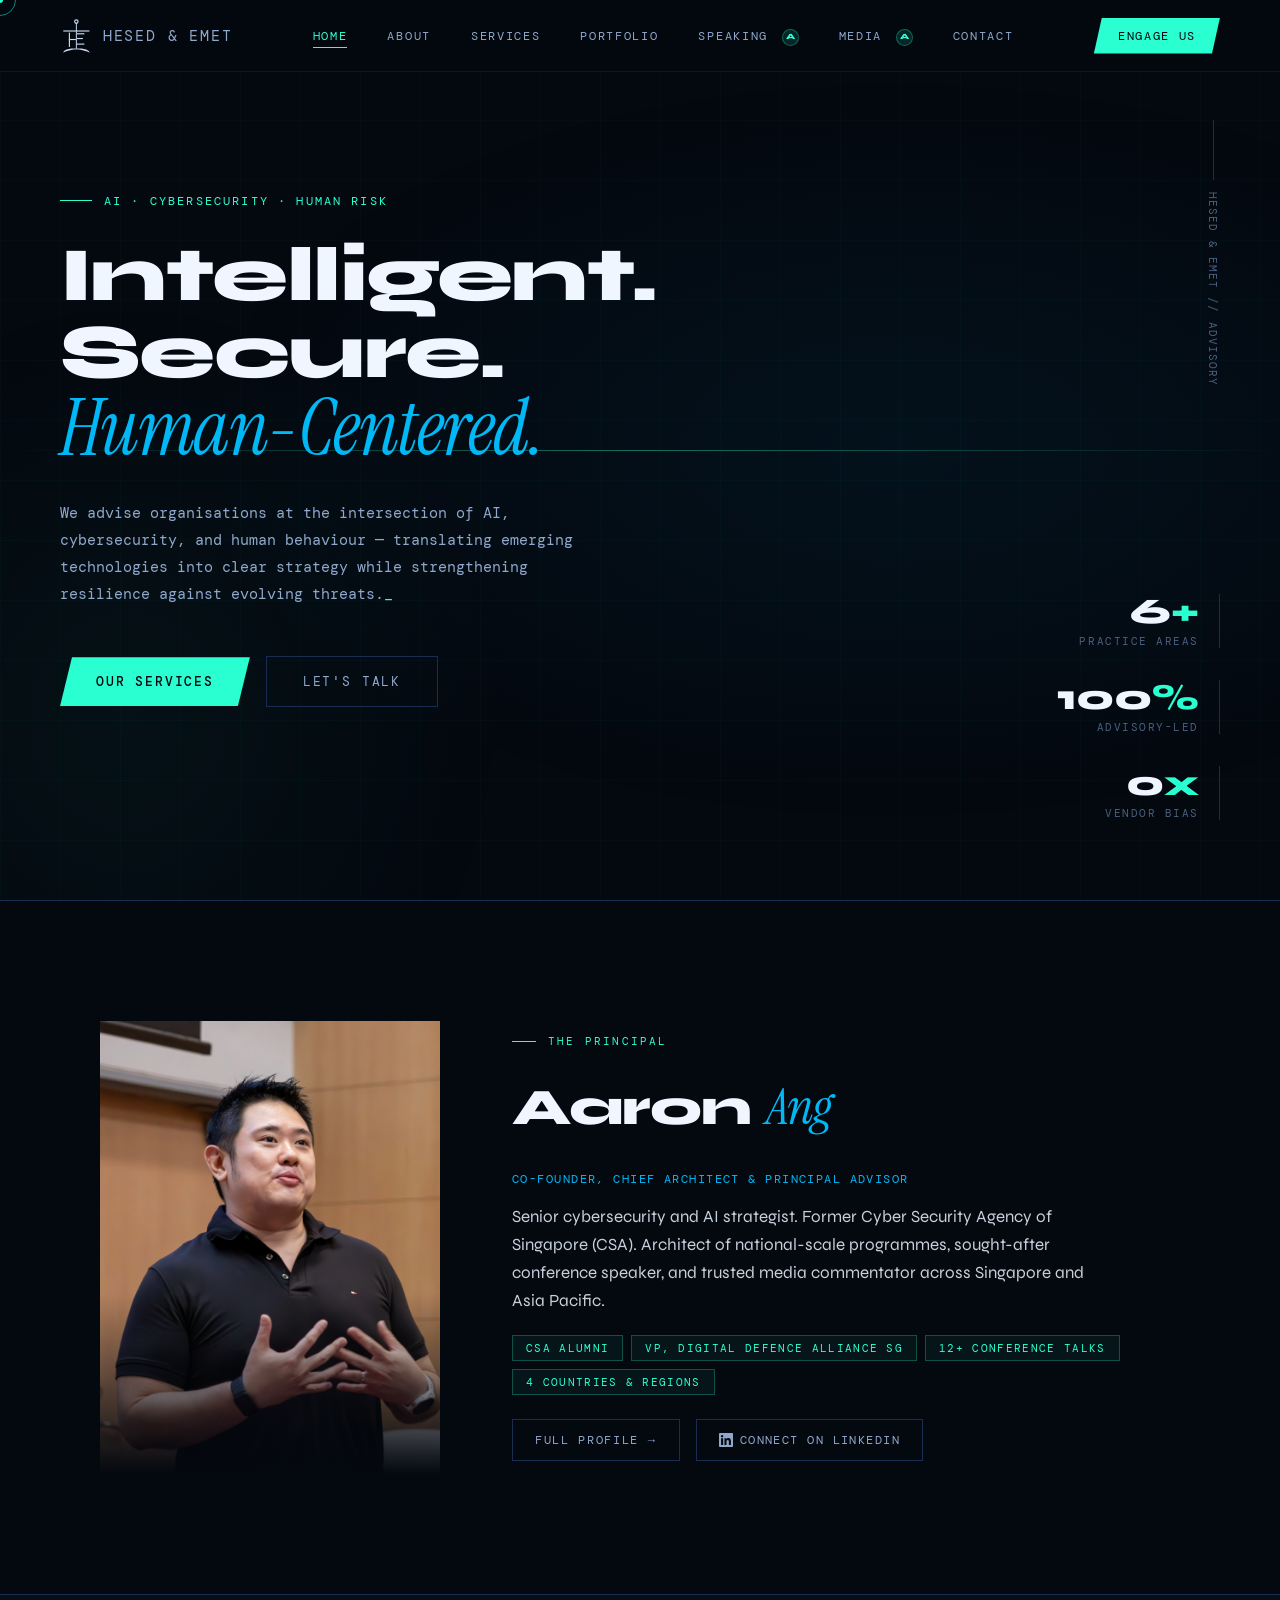
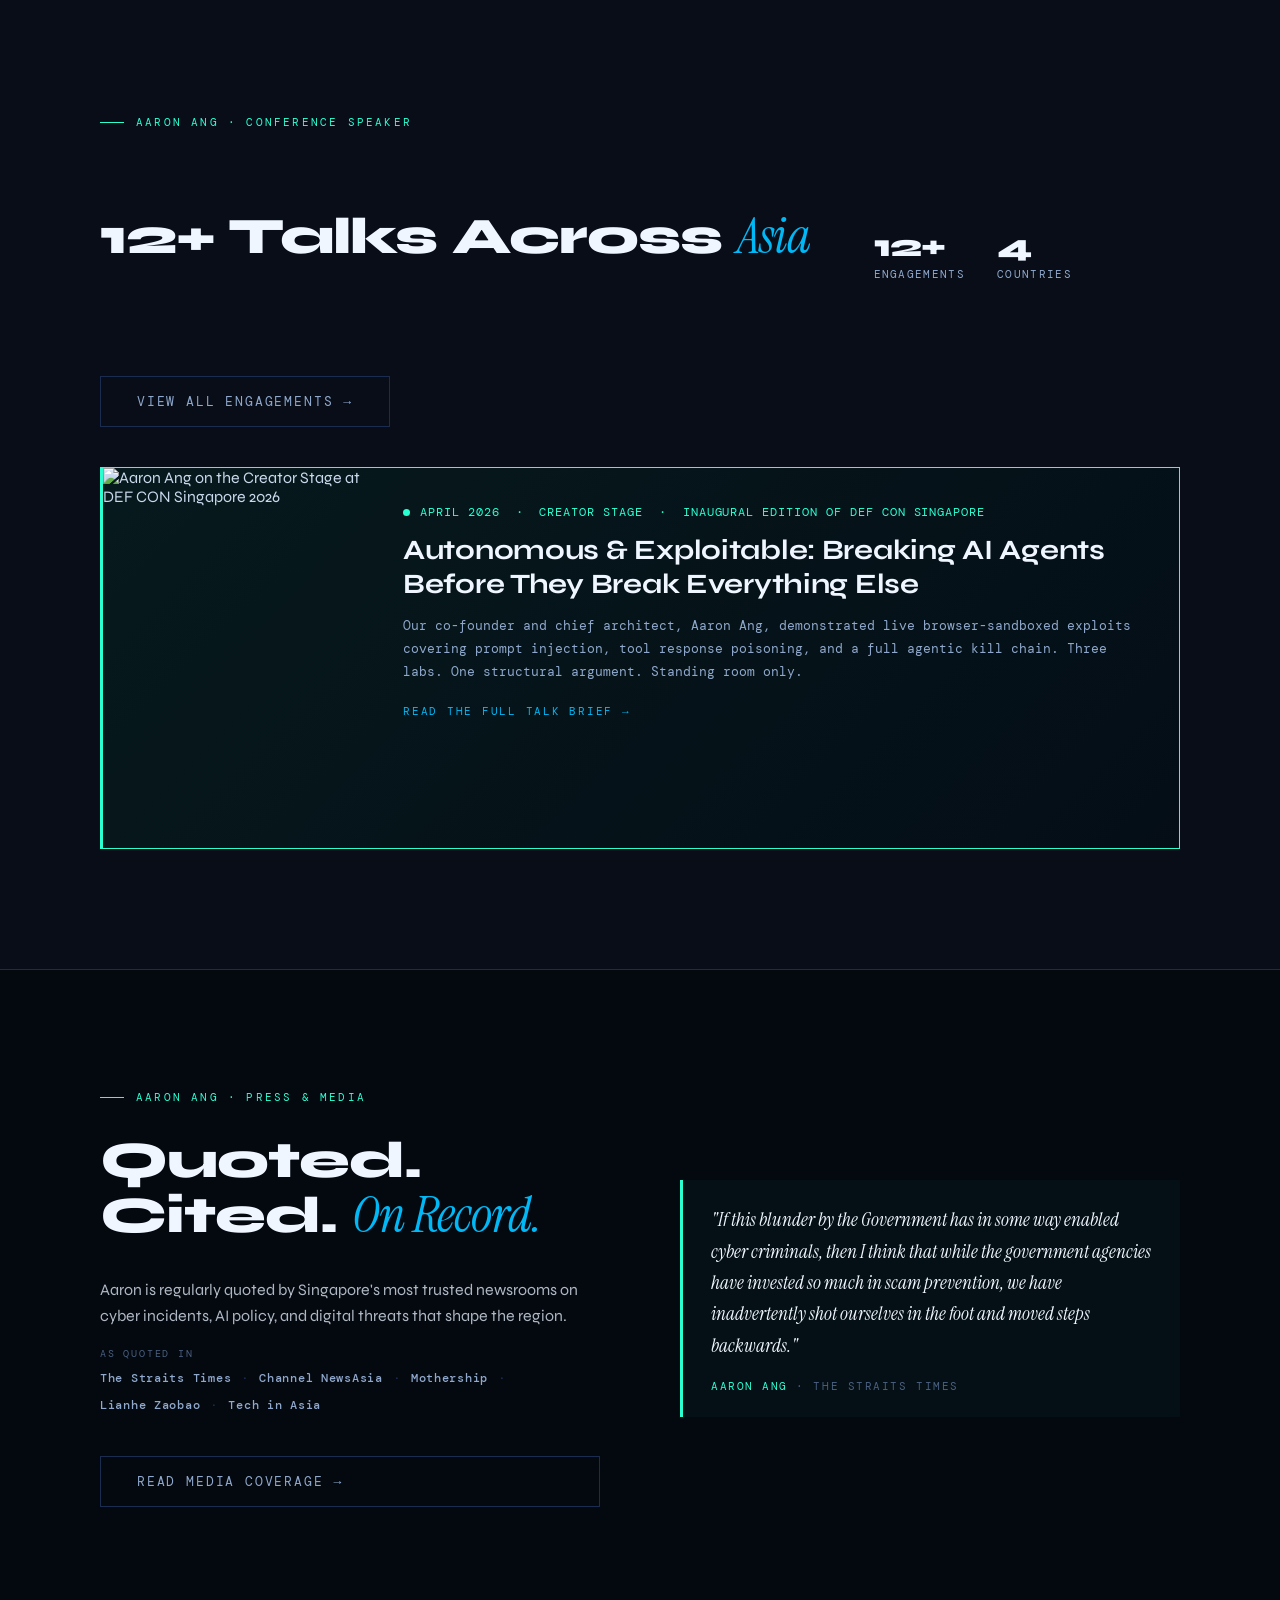
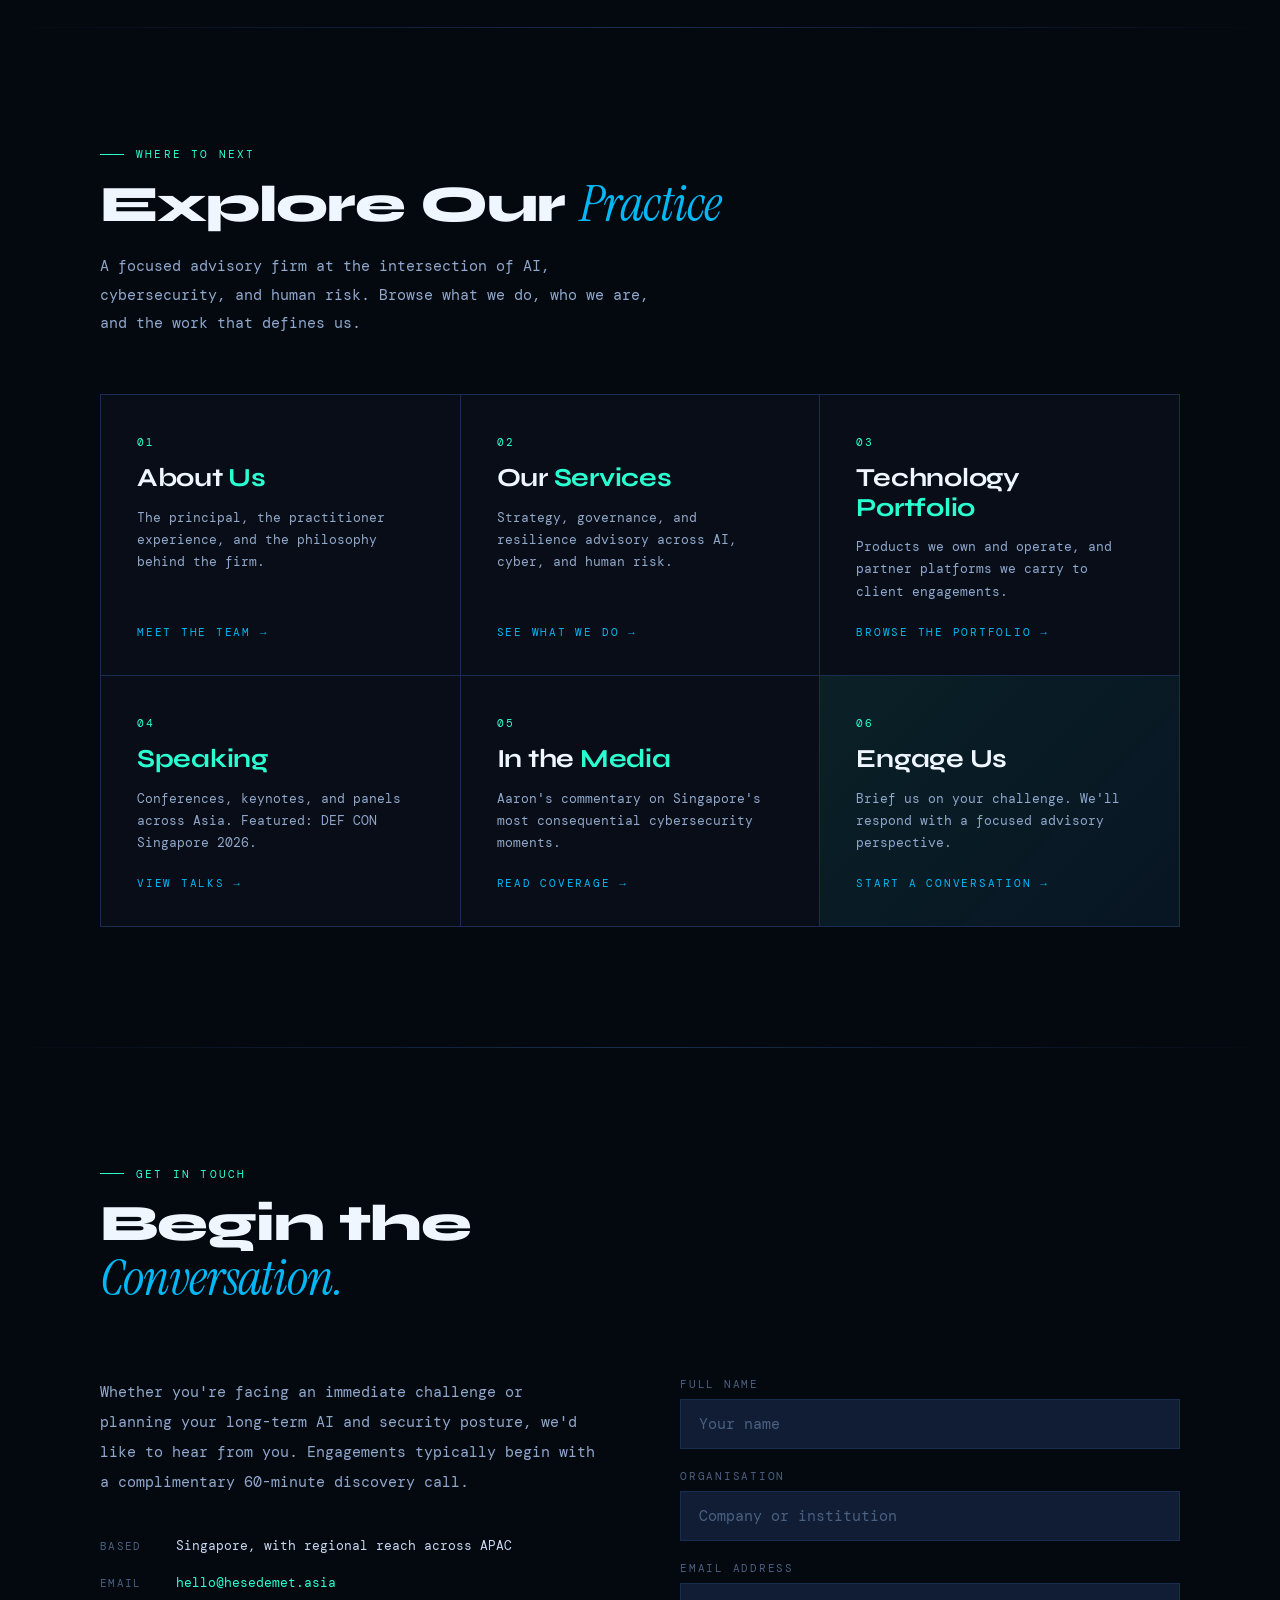
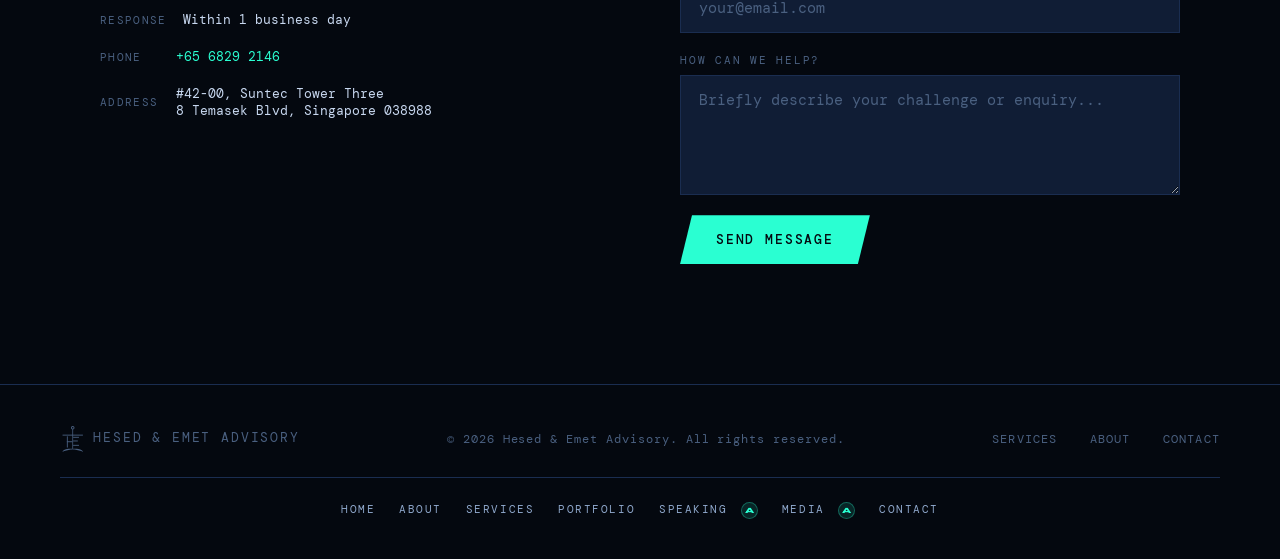
==== commit c52c7678: "Redesign speaking section so badge fits on one line - Stack meta row (stats + CTA) above the full-wi" ====
--- a/index.html
+++ b/index.html
@@ -232,9 +232,8 @@
           <div class="home-speaking-feature-content">
             <div class="home-speaking-badge">
               <span class="home-speaking-badge-dot"></span>
-              April 2026 · Creator Stage · <span style="white-space:nowrap">Inaugural Edition</span>
-            </div>
-            <div class="home-speaking-venue">DEF CON Singapore 2026</div>
+              April 2026 &nbsp;·&nbsp; Creator Stage &nbsp;·&nbsp; Inaugural Edition of DEF CON Singapore
+            </div>
             <div class="home-speaking-title">Autonomous &amp; Exploitable: Breaking AI Agents Before They Break Everything Else</div>
             <p class="home-speaking-desc">Our co-founder and chief architect, Aaron Ang, demonstrated live browser-sandboxed exploits covering prompt injection, tool response poisoning, and a full agentic kill chain. Three labs. One structural argument. Standing room only.</p>
             <a href="speaking.html" class="home-speaking-link">Read the full talk brief →</a>
--- a/styles.css
+++ b/styles.css
@@ -1556,10 +1556,15 @@
   border-top: 1px solid var(--edge);
 }
 .home-speaking-inner {
-  display: grid;
-  grid-template-columns: 300px 1fr;
-  gap: 80px;
-  align-items: start;
+  display: flex;
+  flex-direction: column;
+  gap: 40px;
+}
+.home-speaking-meta {
+  display: flex;
+  align-items: flex-end;
+  gap: 64px;
+  flex-wrap: wrap;
 }
 .home-speaking-stats {
   display: flex;
@@ -1594,14 +1599,15 @@
   gap: 14px;
 }
 .home-speaking-badge {
-  display: inline-flex;
+  display: flex;
   align-items: center;
   gap: 10px;
   font-family: var(--mono);
-  font-size: 11px;
-  letter-spacing: 0.16em;
+  font-size: 12px;
+  letter-spacing: 0.08em;
   text-transform: uppercase;
   color: var(--accent);
+  white-space: nowrap;
 }
 .home-speaking-badge-dot {
   width: 7px; height: 7px;
@@ -1644,8 +1650,8 @@
 }
 .home-speaking-link:hover { color: var(--accent); }
 @media (max-width: 900px) {
-  .home-speaking-inner { grid-template-columns: 1fr; gap: 40px; }
-  .home-speaking-feature { padding: 28px 24px; }
+  .home-speaking-meta { flex-direction: column; align-items: flex-start; gap: 24px; }
+  .home-speaking-badge { white-space: normal; }
 }
 
 /* ─── HOME PAGE: MEDIA HIGHLIGHT ────────────────────────────────── */
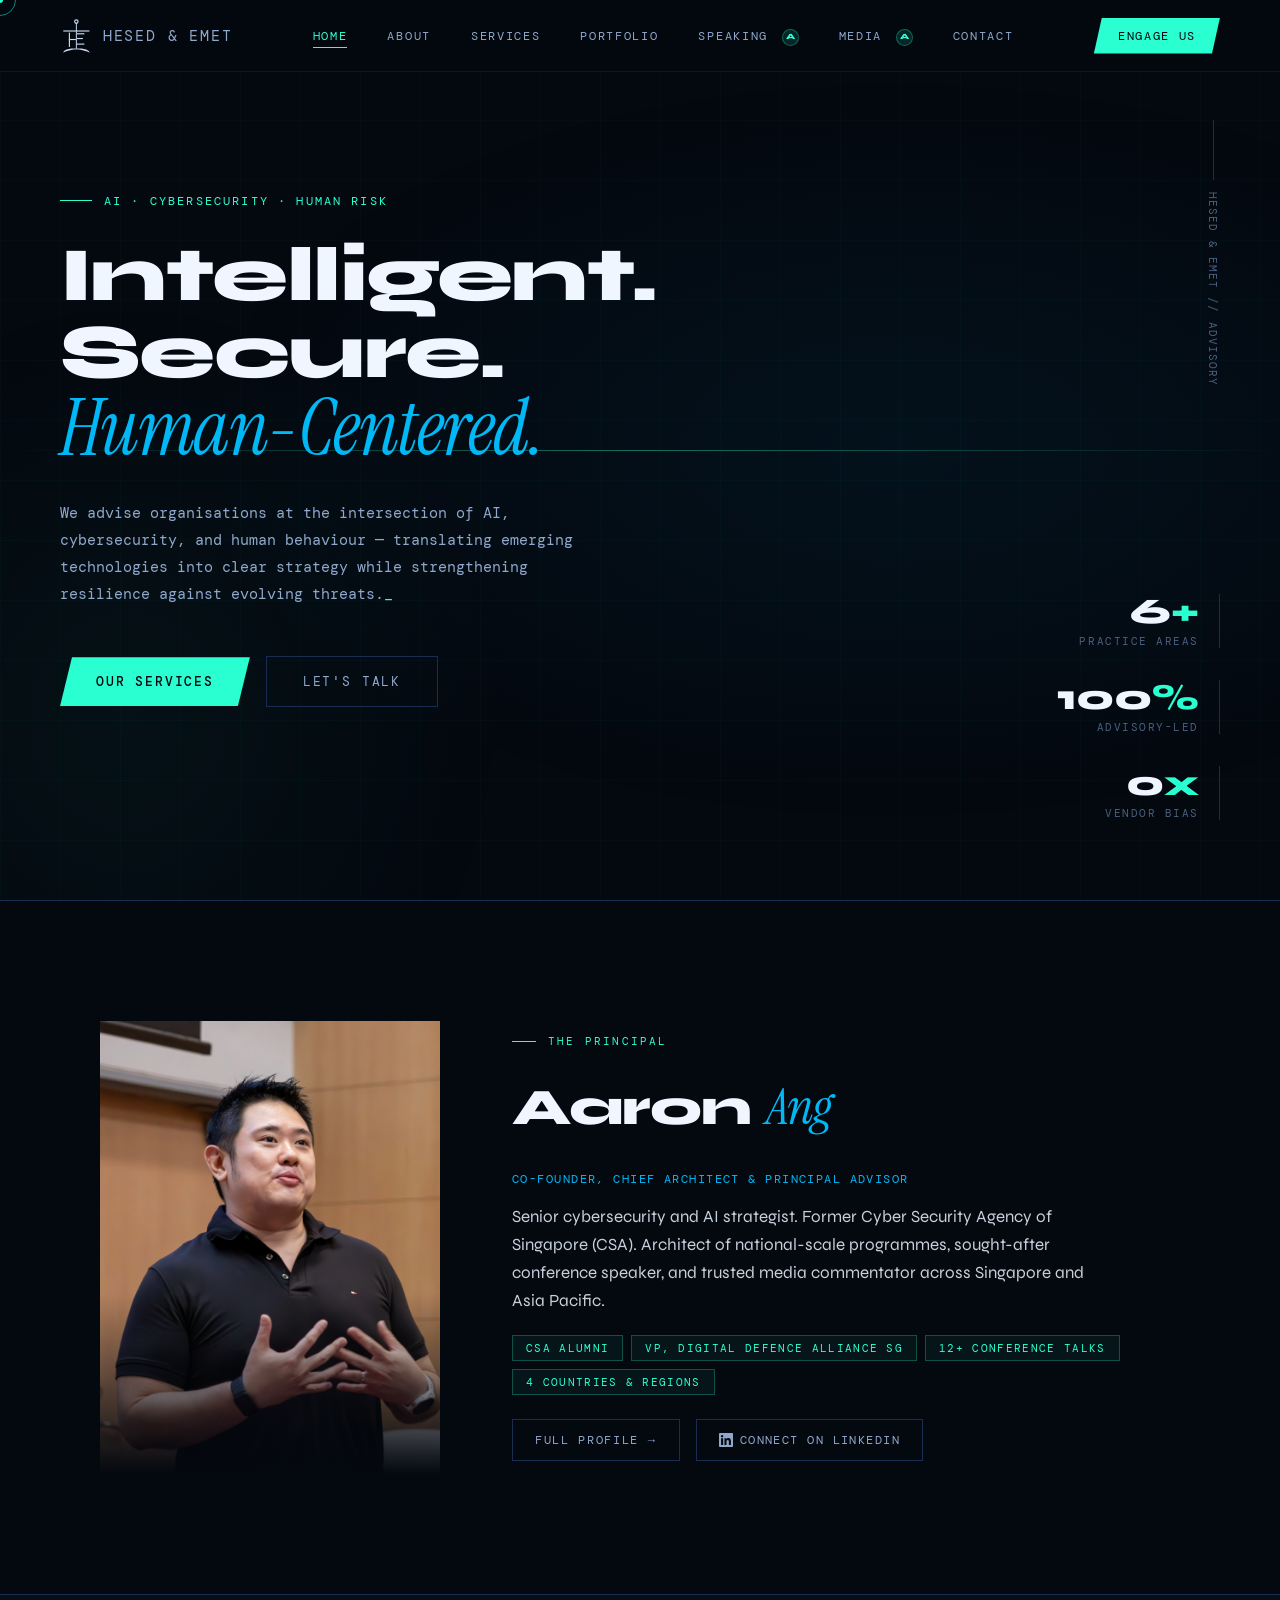
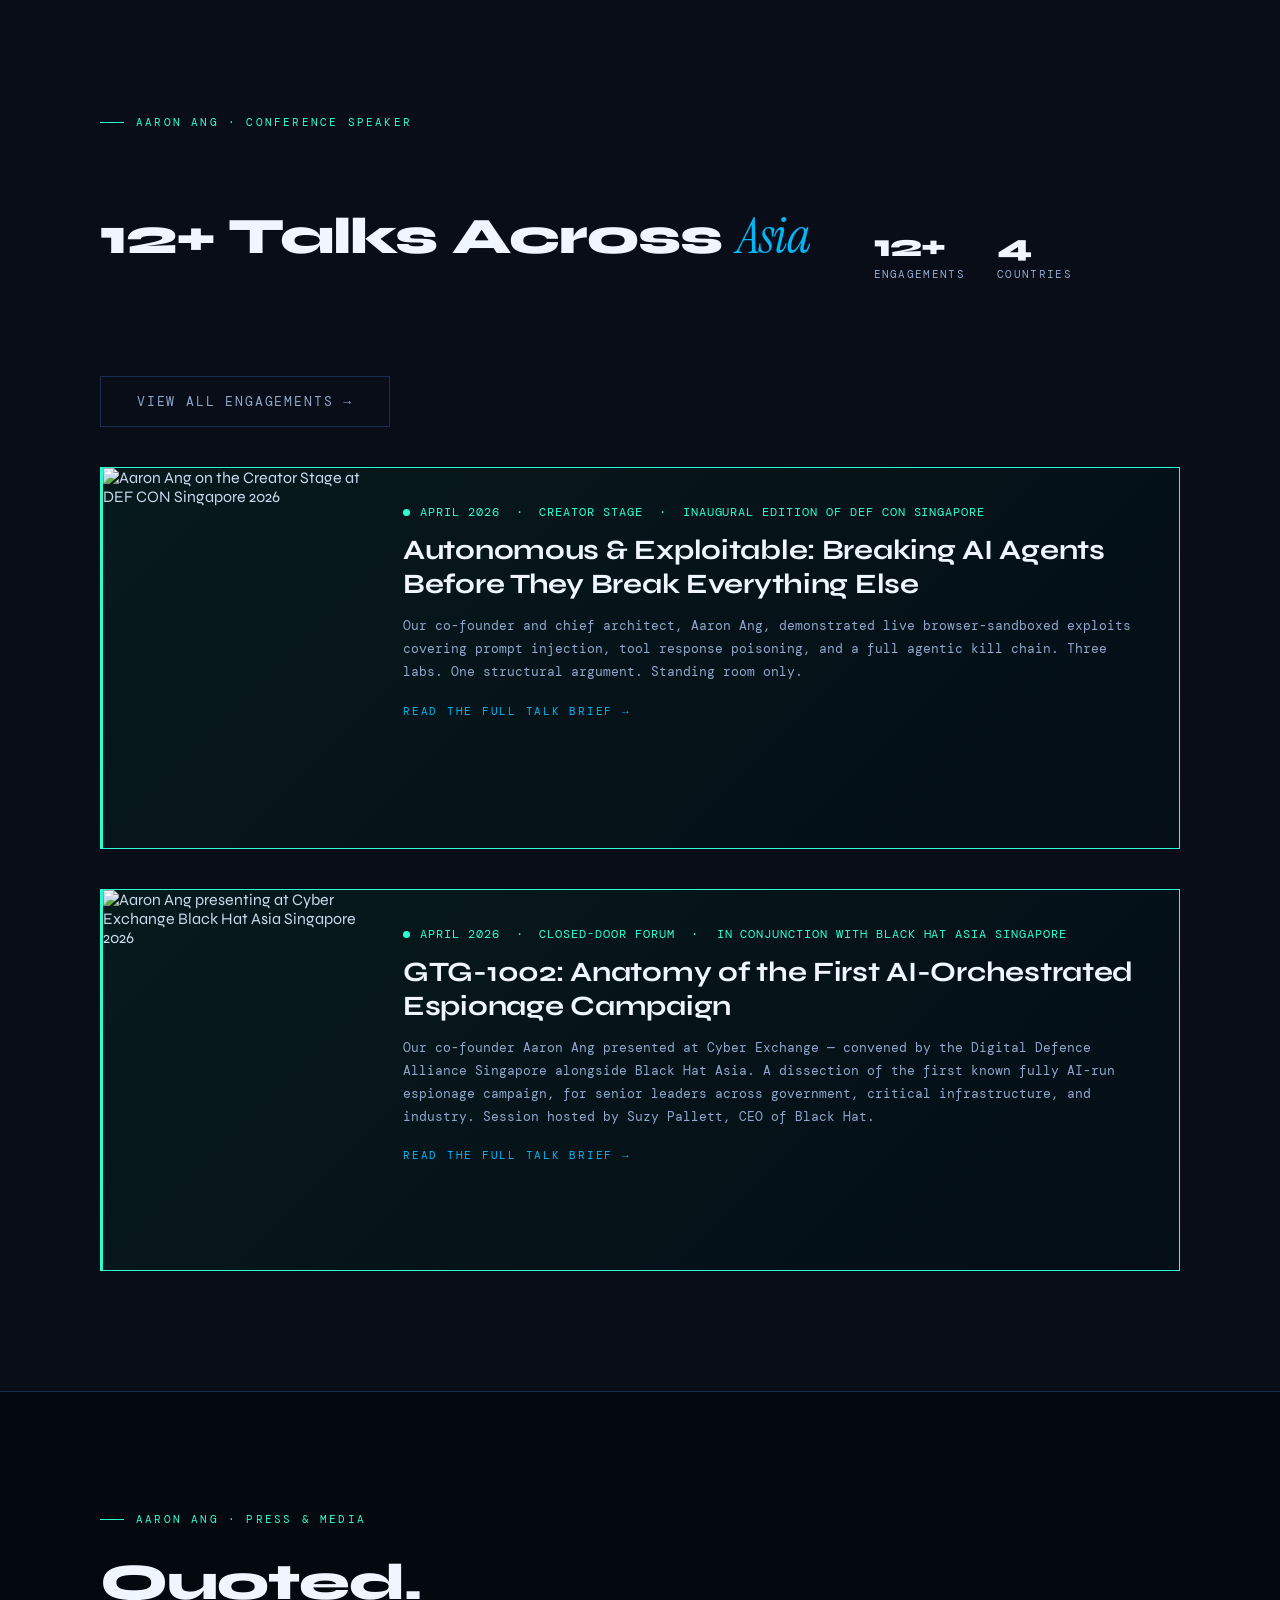
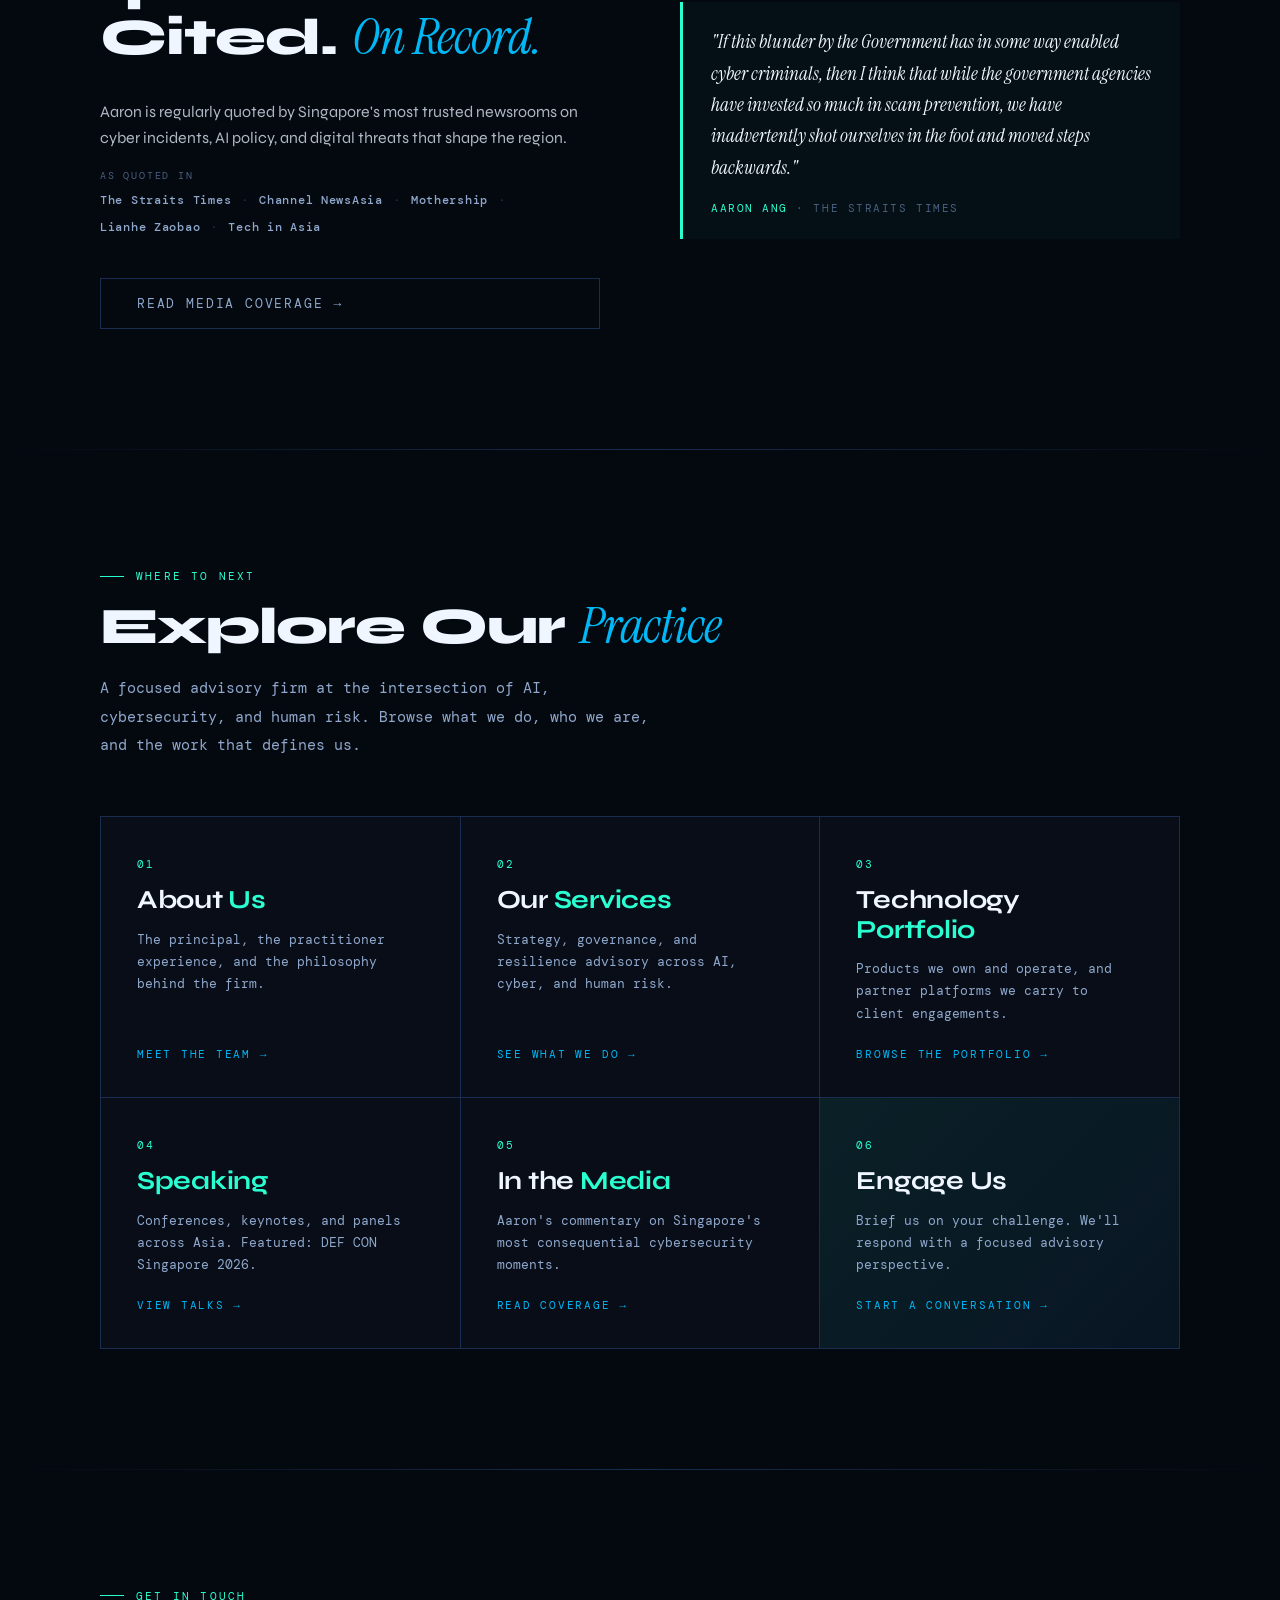
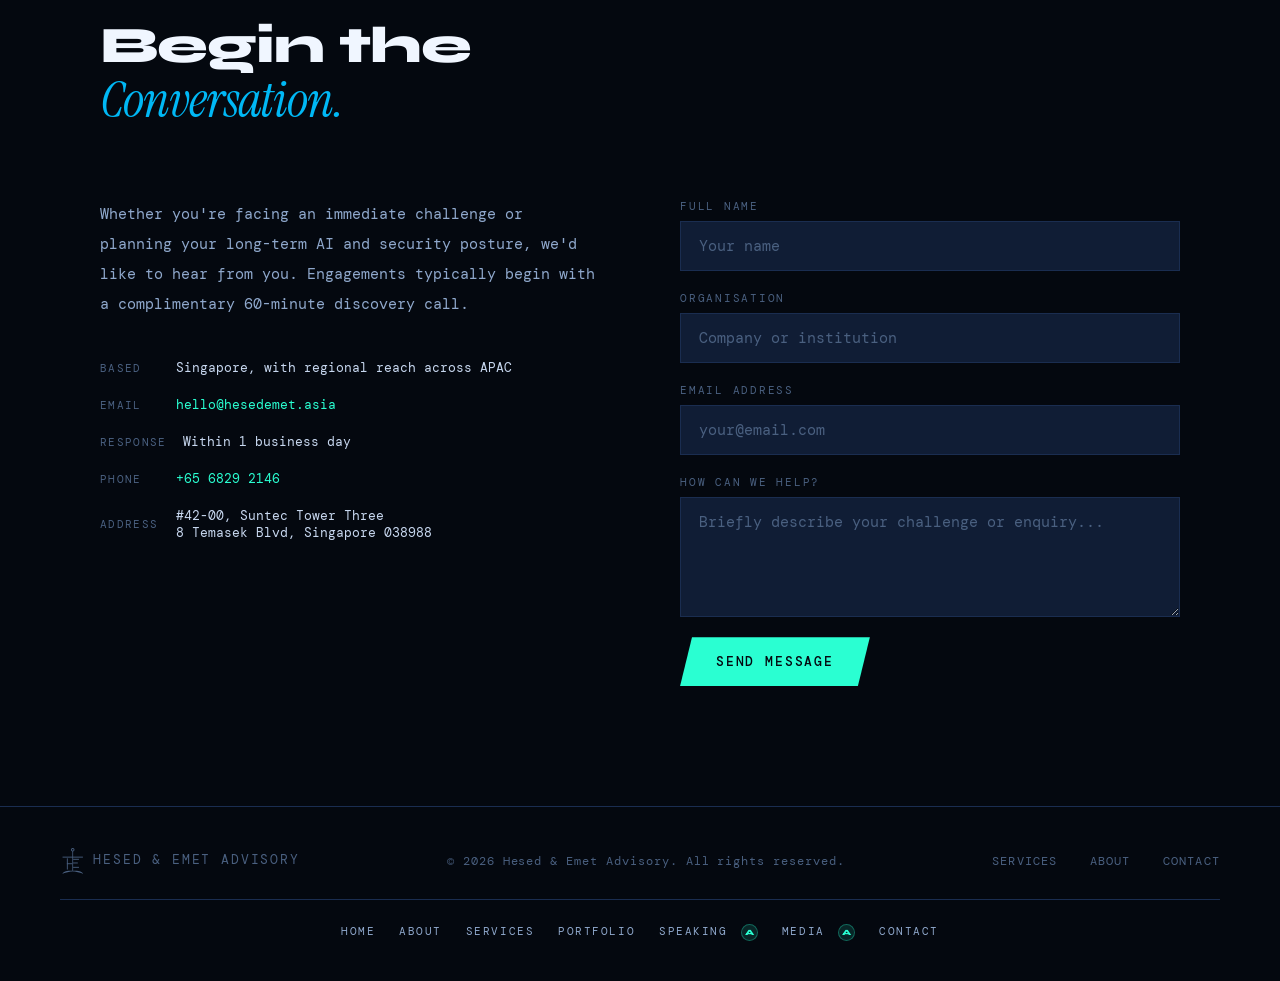
==== commit eb0272eb: "Add Cyber Exchange / Black Hat Asia 2026 as second featured talk speaking.html: - Full spotlight blo" ====
--- a/index.html
+++ b/index.html
@@ -239,6 +239,19 @@
             <a href="speaking.html" class="home-speaking-link">Read the full talk brief →</a>
           </div>
         </div>
+
+        <div class="home-speaking-feature">
+          <img src="talk-cyberexchange-bh-2026-1.JPG" alt="Aaron Ang presenting at Cyber Exchange Black Hat Asia Singapore 2026" class="home-speaking-photo">
+          <div class="home-speaking-feature-content">
+            <div class="home-speaking-badge">
+              <span class="home-speaking-badge-dot"></span>
+              April 2026 &nbsp;·&nbsp; Closed-Door Forum &nbsp;·&nbsp; <span style="white-space:nowrap">In Conjunction with Black Hat Asia Singapore</span>
+            </div>
+            <div class="home-speaking-title">GTG-1002: Anatomy of the First AI-Orchestrated Espionage Campaign</div>
+            <p class="home-speaking-desc">Our co-founder Aaron Ang presented at Cyber Exchange — convened by the Digital Defence Alliance Singapore alongside Black Hat Asia. A dissection of the first known fully AI-run espionage campaign, for senior leaders across government, critical infrastructure, and industry. Session hosted by Suzy Pallett, CEO of Black Hat.</p>
+            <a href="speaking.html" class="home-speaking-link">Read the full talk brief →</a>
+          </div>
+        </div>
       </div>
     </div>
   </section>
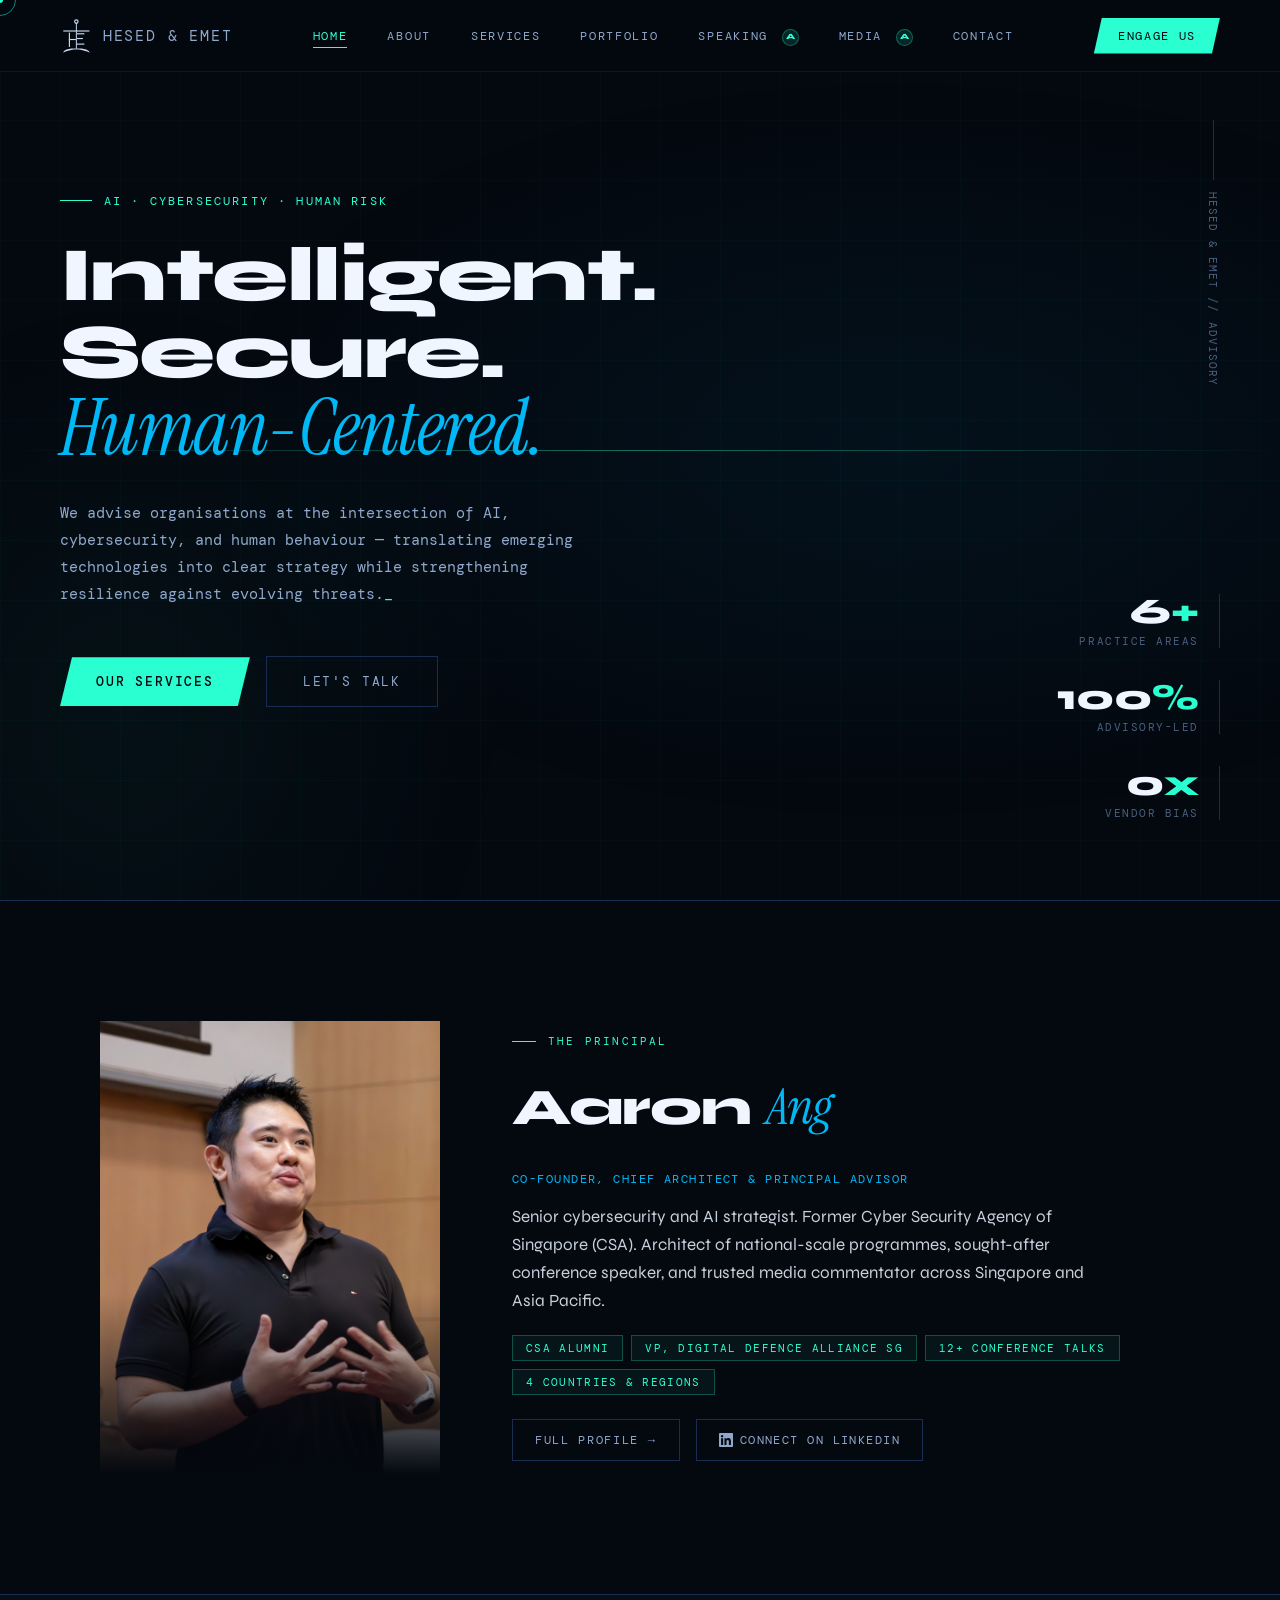
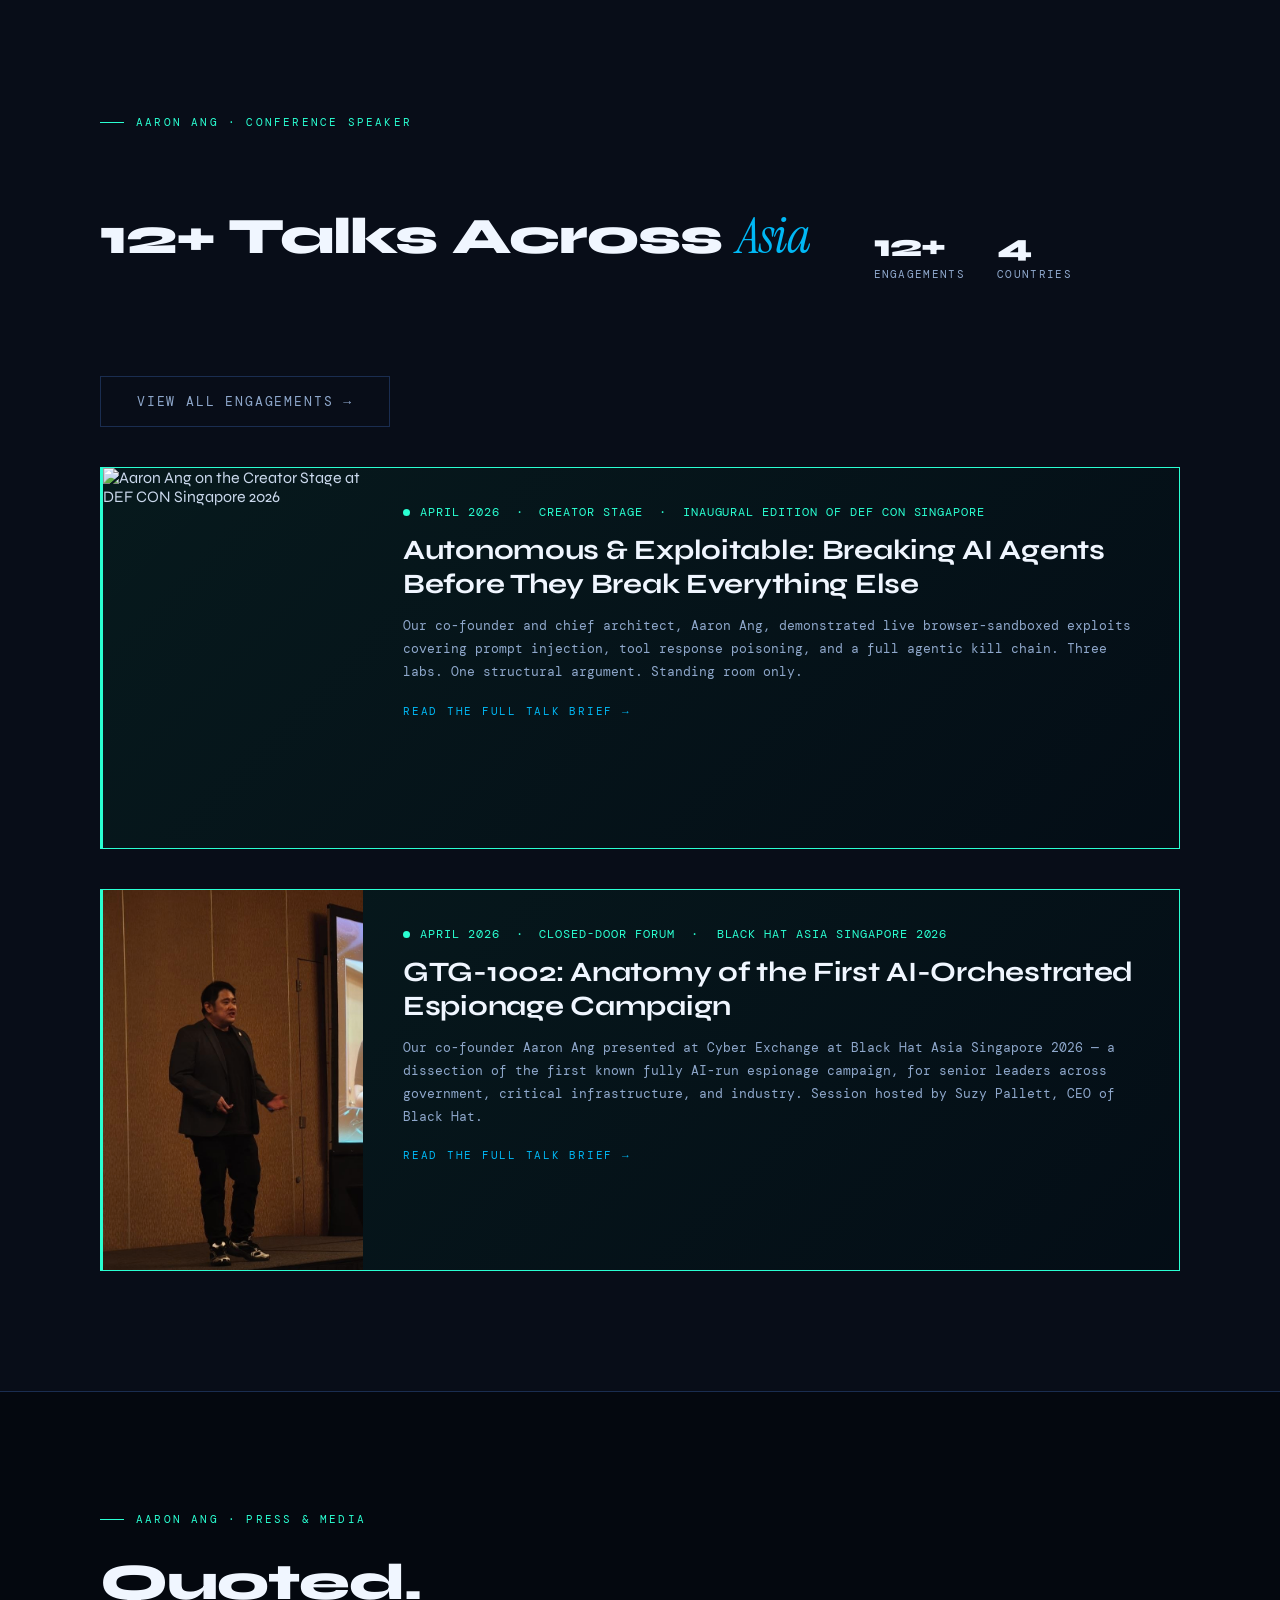
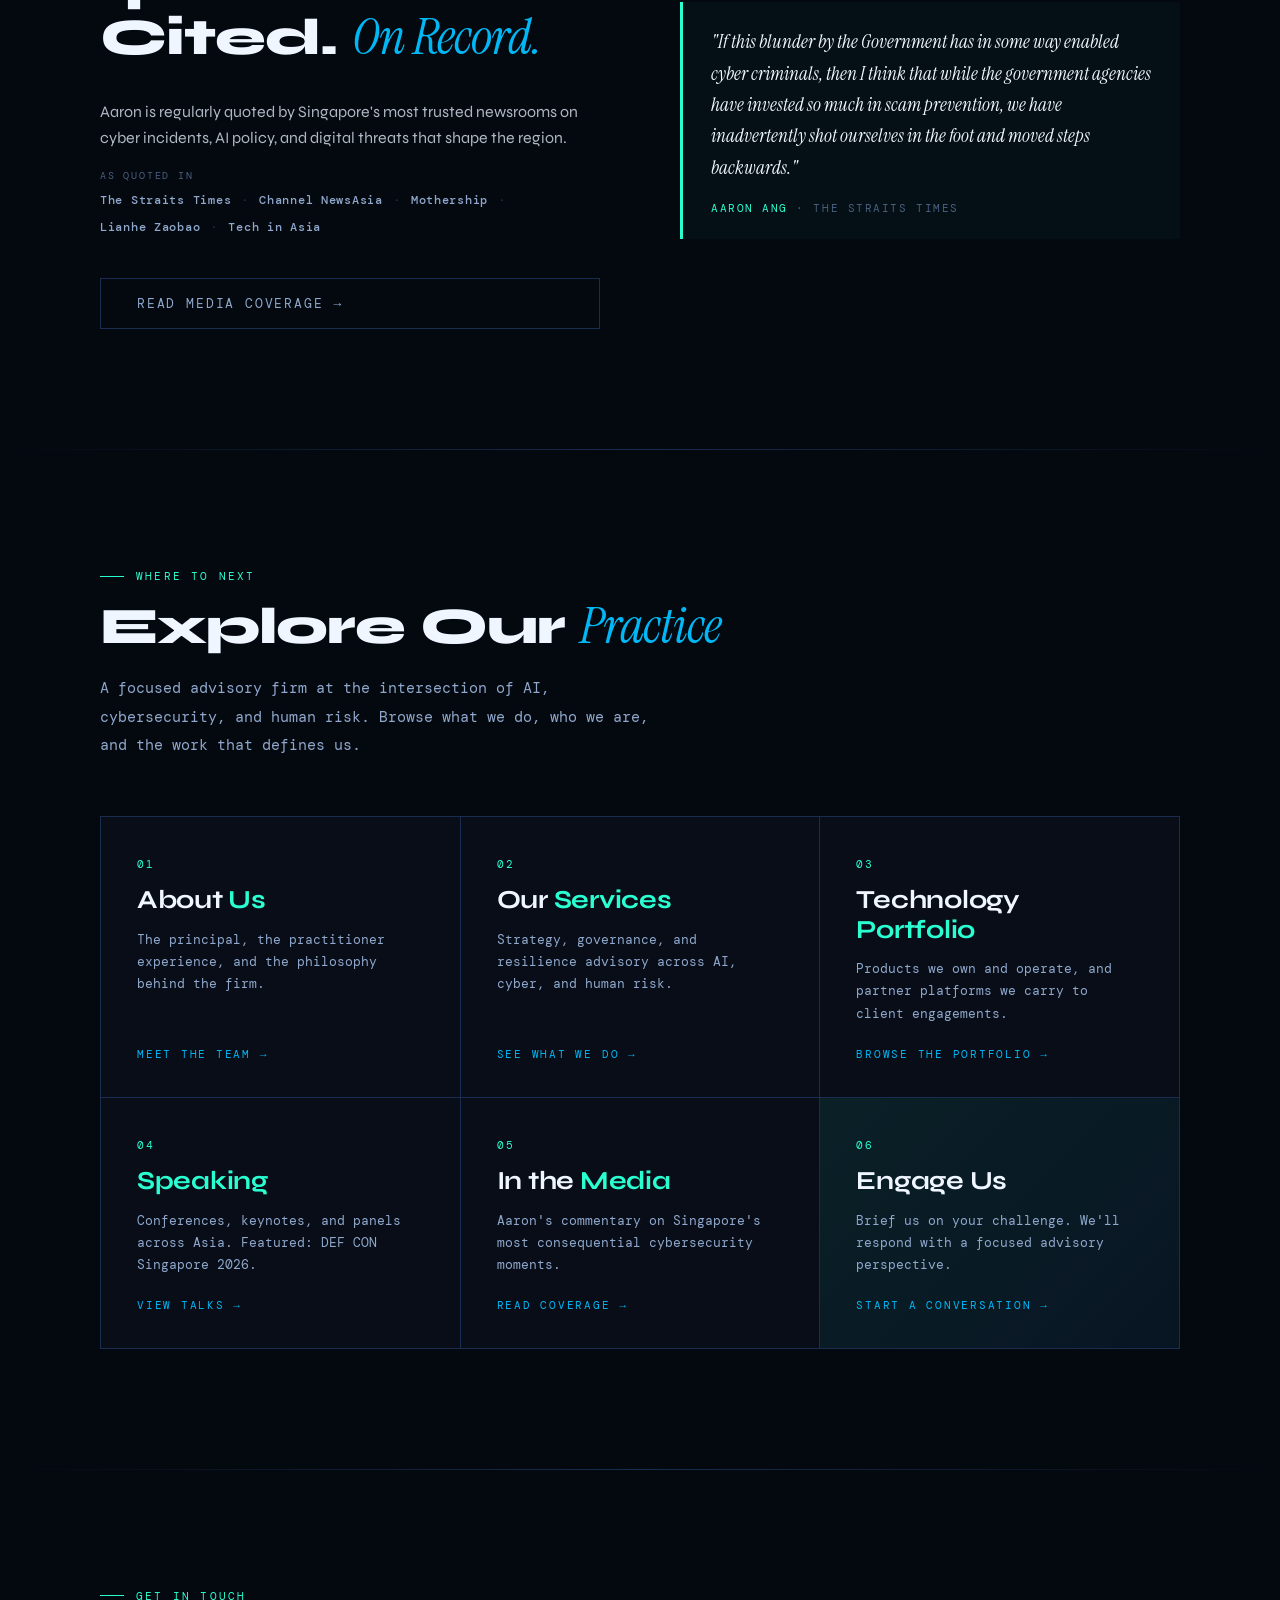
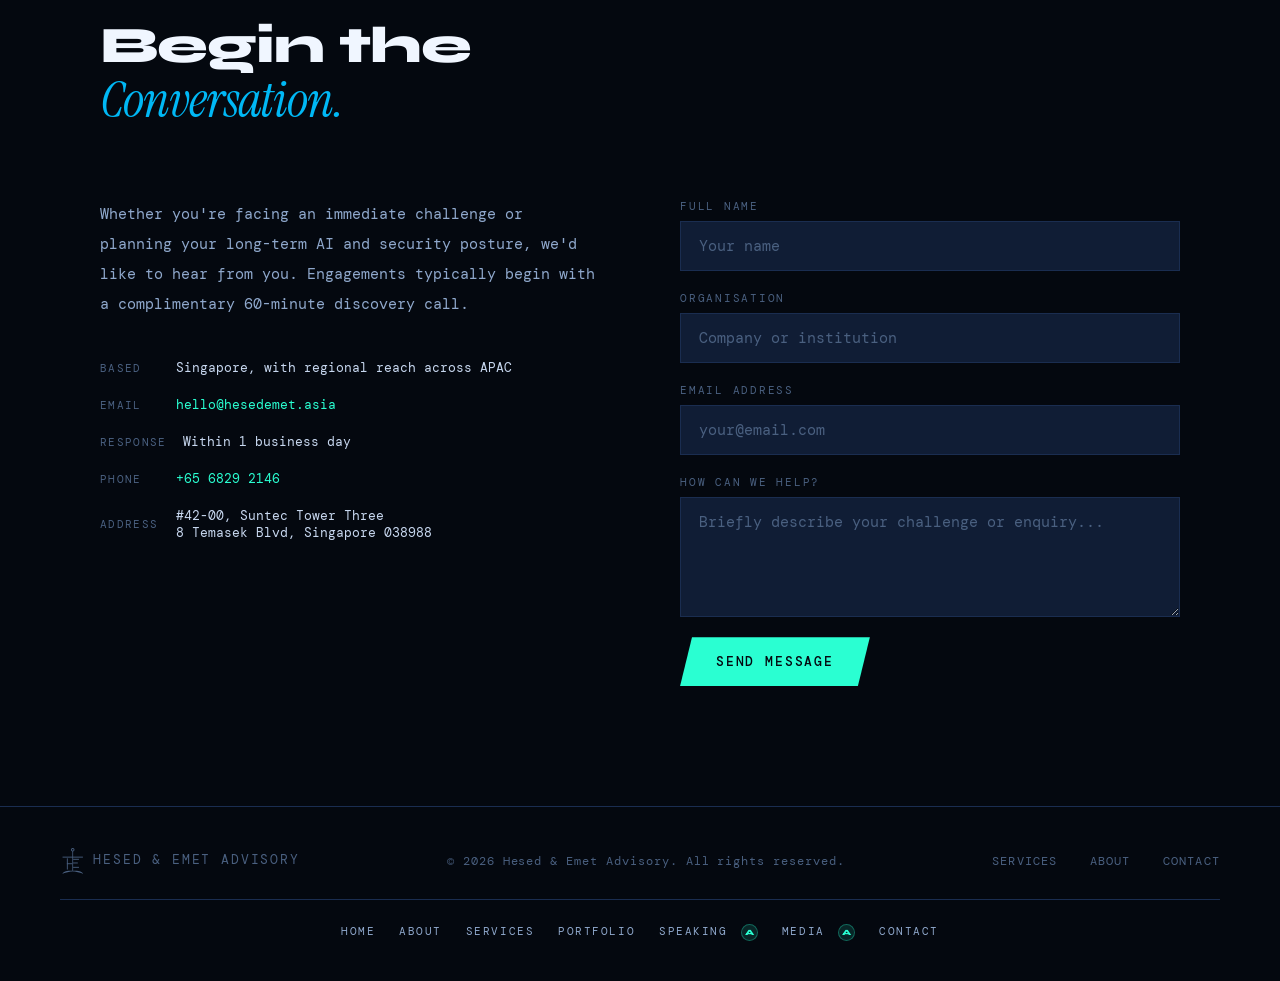
==== commit 1417471a: "Simplify Cyber Exchange event attribution to Black Hat Asia Singapore 2026 Remove DDAS and 'in conju" ====
--- a/index.html
+++ b/index.html
@@ -245,10 +245,10 @@
           <div class="home-speaking-feature-content">
             <div class="home-speaking-badge">
               <span class="home-speaking-badge-dot"></span>
-              April 2026 &nbsp;·&nbsp; Closed-Door Forum &nbsp;·&nbsp; <span style="white-space:nowrap">In Conjunction with Black Hat Asia Singapore</span>
+              April 2026 &nbsp;·&nbsp; Closed-Door Forum &nbsp;·&nbsp; <span style="white-space:nowrap">Black Hat Asia Singapore 2026</span>
             </div>
             <div class="home-speaking-title">GTG-1002: Anatomy of the First AI-Orchestrated Espionage Campaign</div>
-            <p class="home-speaking-desc">Our co-founder Aaron Ang presented at Cyber Exchange — convened by the Digital Defence Alliance Singapore alongside Black Hat Asia. A dissection of the first known fully AI-run espionage campaign, for senior leaders across government, critical infrastructure, and industry. Session hosted by Suzy Pallett, CEO of Black Hat.</p>
+            <p class="home-speaking-desc">Our co-founder Aaron Ang presented at Cyber Exchange at Black Hat Asia Singapore 2026 — a dissection of the first known fully AI-run espionage campaign, for senior leaders across government, critical infrastructure, and industry. Session hosted by Suzy Pallett, CEO of Black Hat.</p>
             <a href="speaking.html" class="home-speaking-link">Read the full talk brief →</a>
           </div>
         </div>
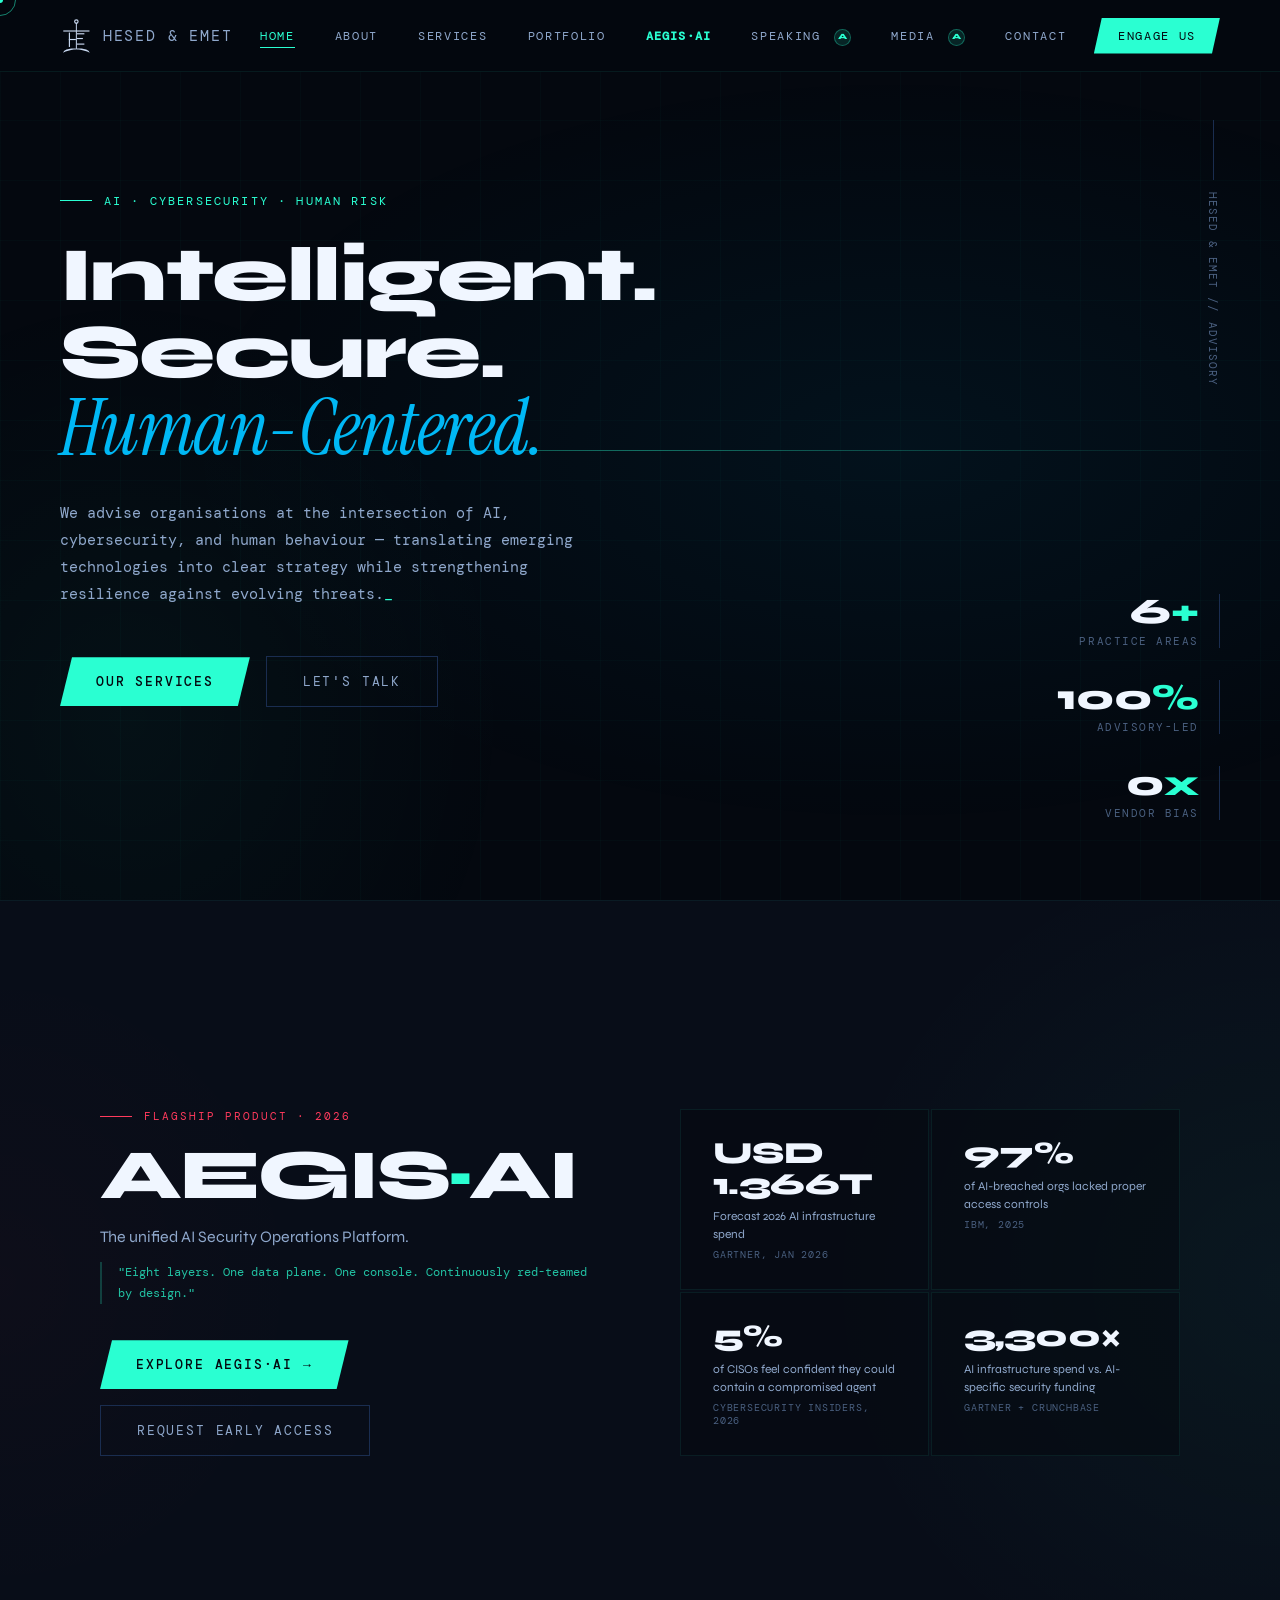
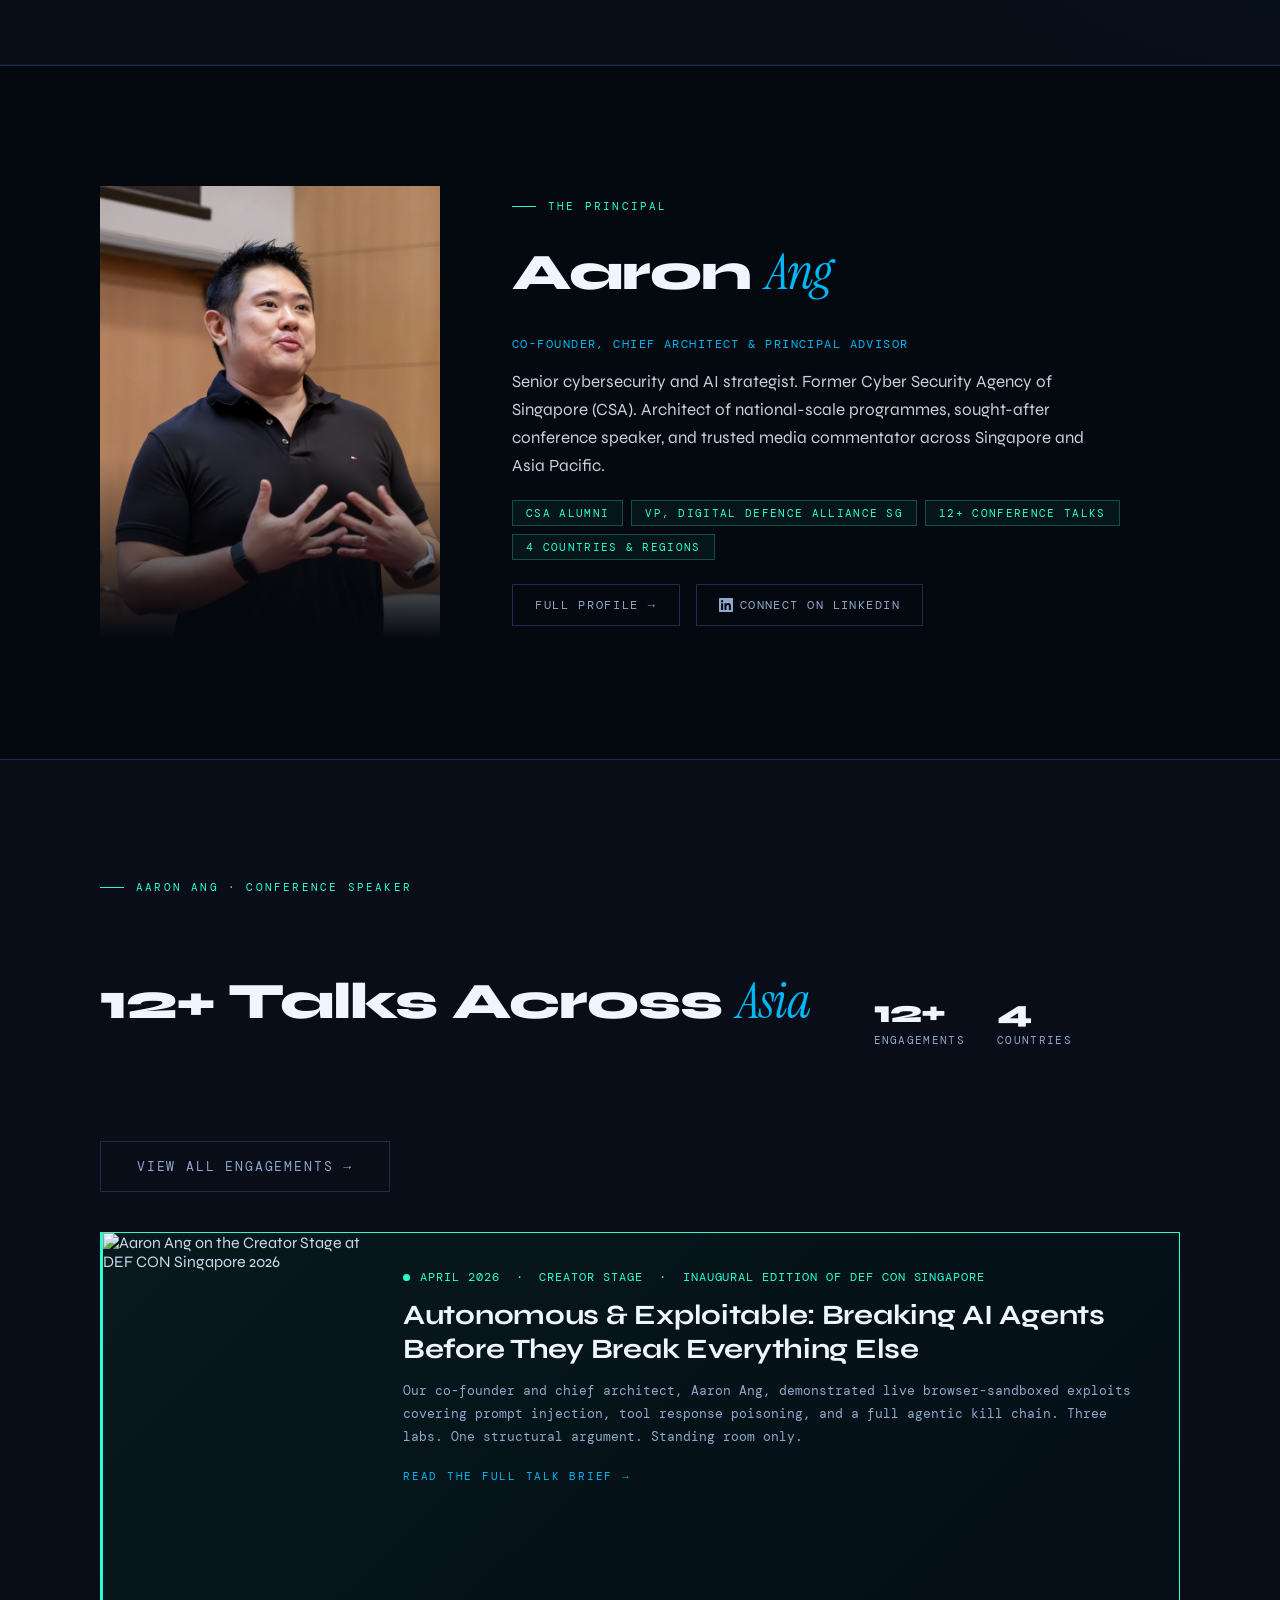
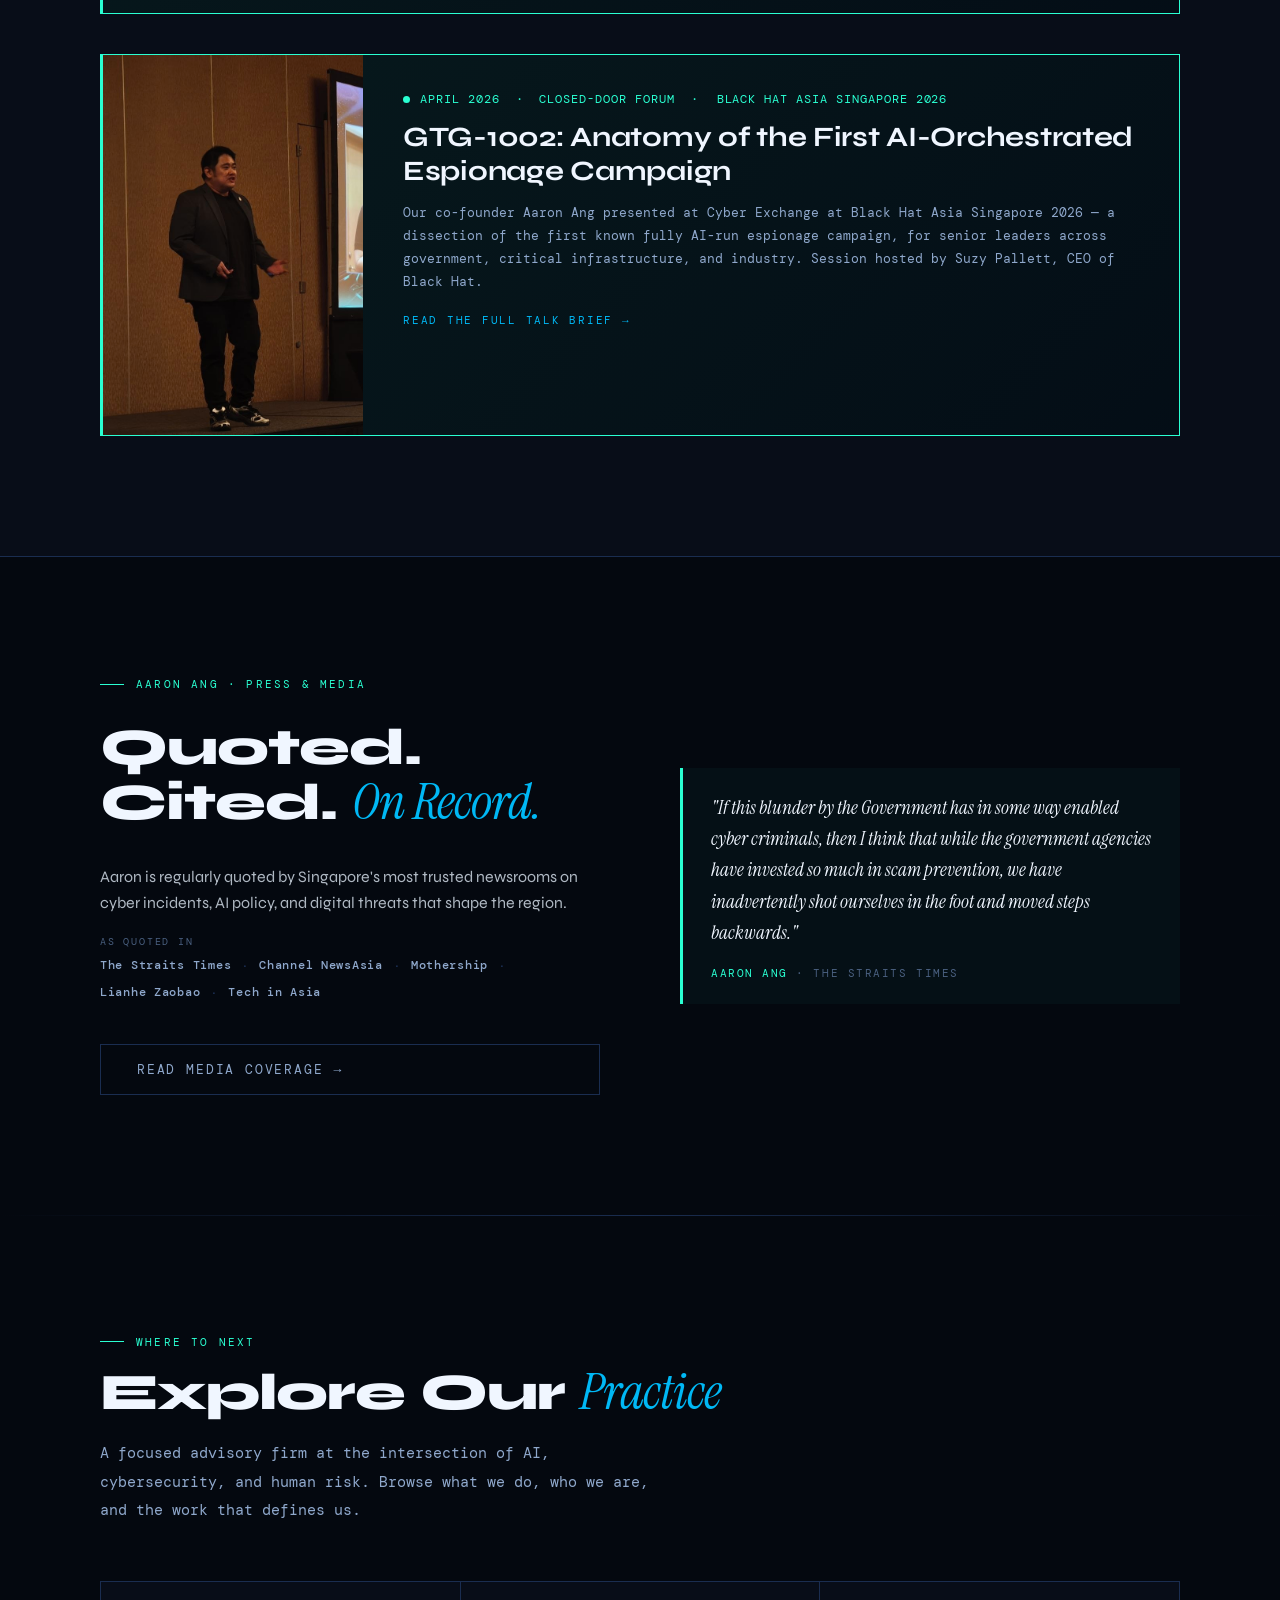
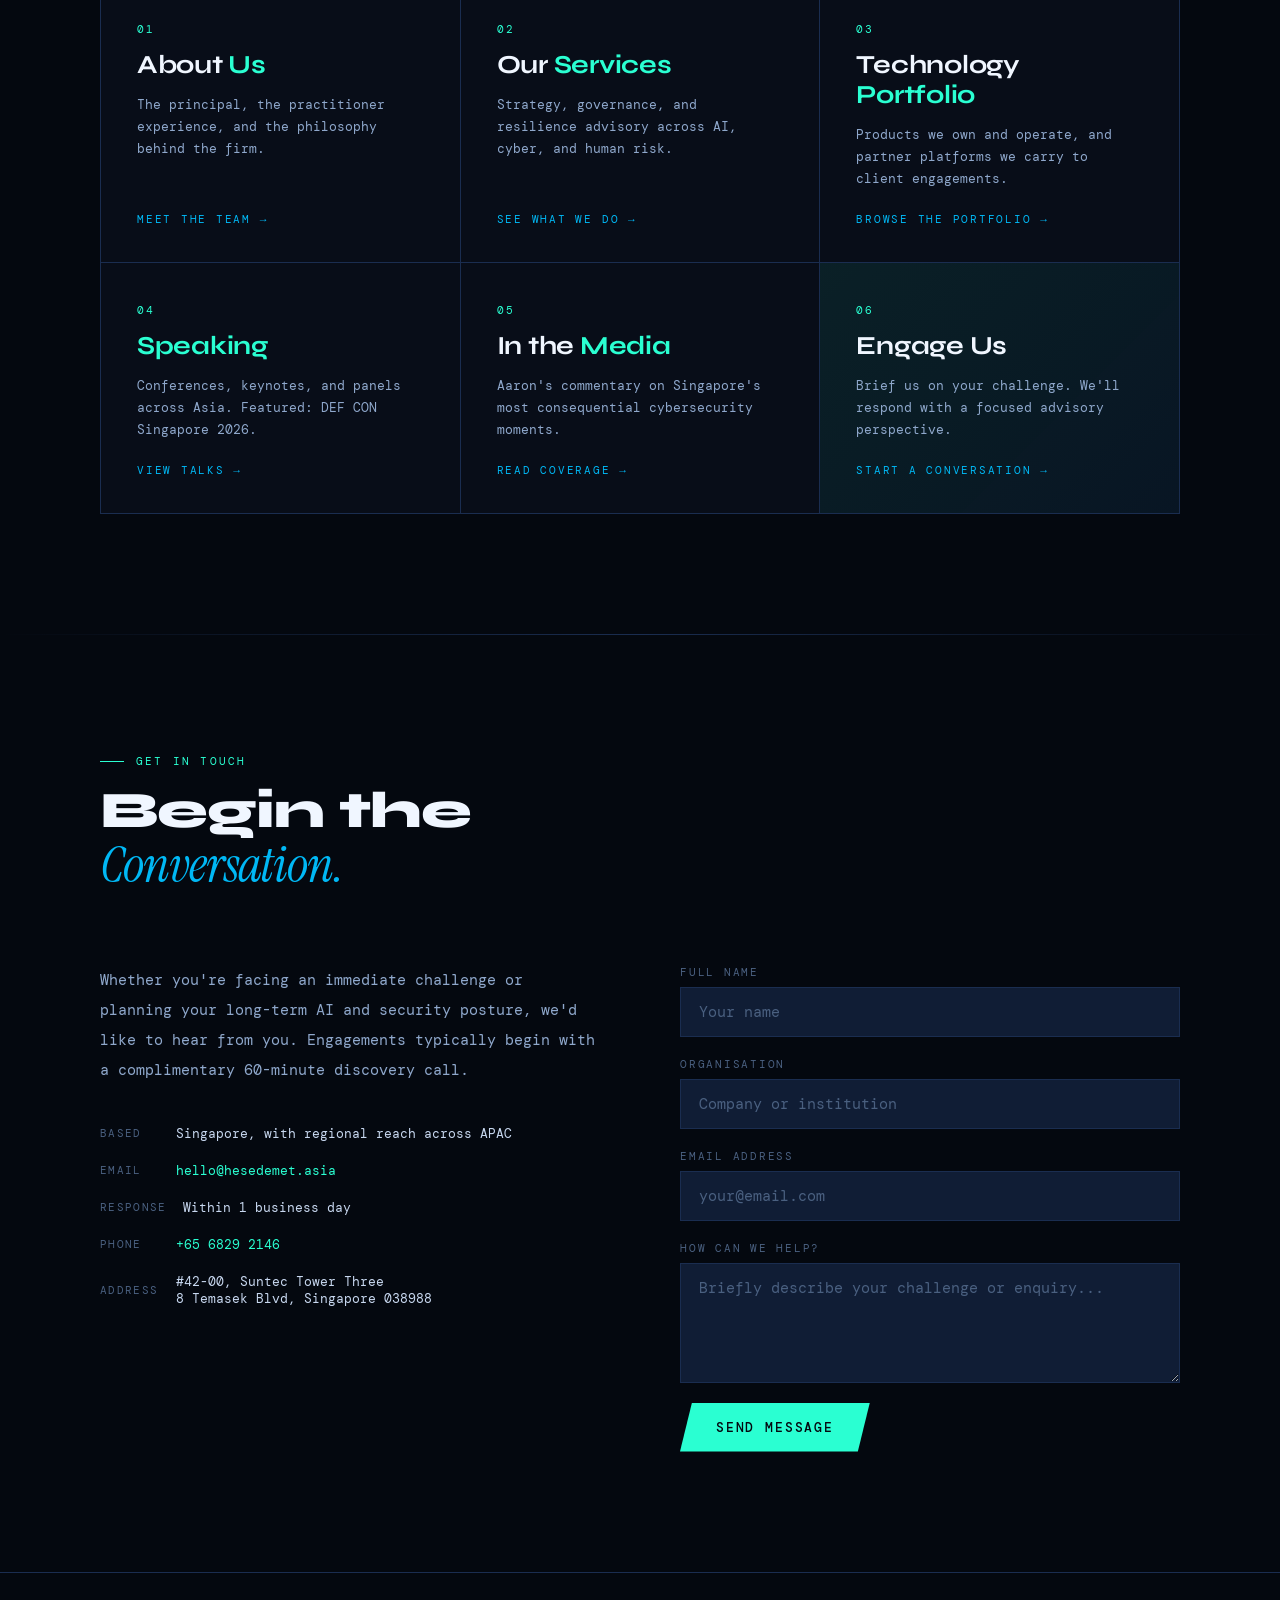
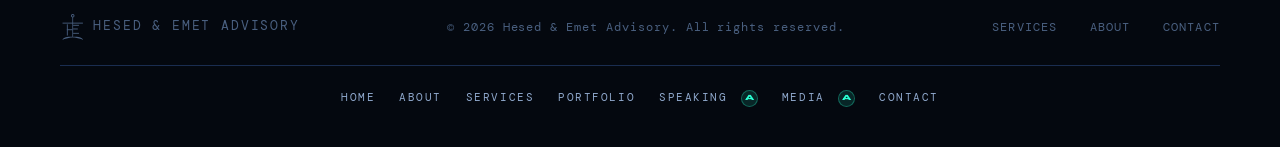
==== commit 89cc7a2f: "Add AEGIS·AI flagship product — full landing page, home callout, portfolio card - aegis.html: full 7" ====
--- a/index.html
+++ b/index.html
@@ -6,8 +6,8 @@
 
   <!-- PRIMARY SEO -->
   <title>Hesed & Emet Advisory | AI Strategy & Cybersecurity Consultancy Singapore</title>
-  <meta name="description" content="Hesed & Emet Advisory is a Singapore-based AI strategy and cybersecurity consultancy. We help organisations navigate AI governance, cyber resilience, and human risk, translating complex technology into clear, actionable strategy." />
-  <meta name="keywords" content="cybersecurity advisory Singapore, AI strategy consultancy, human risk management, digital resilience, AI governance, cybersecurity Singapore, APAC cyber advisory, AI deployment, board cyber training, Hesed Emet" />
+  <meta name="description" content="Hesed & Emet Advisory is a Singapore-based AI strategy and cybersecurity consultancy founded by Aaron Ang, former Cyber Security Agency of Singapore. We help organisations navigate AI governance, cyber resilience, and human risk." />
+  <meta name="keywords" content="Hesed Emet Advisory, cybersecurity advisory Singapore, AI strategy consultancy Singapore, Aaron Ang cybersecurity, human risk management, digital resilience, AI governance Singapore, APAC cyber advisory, board cyber training, CSA alumni, cybersecurity consulting APAC" />
   <meta name="author" content="Aaron Ang, Hesed & Emet Advisory" />
   <meta name="robots" content="index, follow" />
   <link rel="canonical" href="https://hesedemet.asia/" />
@@ -23,7 +23,7 @@
   <meta property="og:url" content="https://hesedemet.asia/" />
   <meta property="og:site_name" content="Hesed & Emet Advisory" />
   <meta property="og:title" content="Hesed & Emet Advisory | AI Strategy & Cybersecurity Consultancy Singapore" />
-  <meta property="og:description" content="Hesed & Emet Advisory is a Singapore-based AI strategy and cybersecurity consultancy. We help organisations navigate AI governance, cyber resilience, and human risk, translating complex technology into clear, actionable strategy." />
+  <meta property="og:description" content="Singapore-based AI strategy and cybersecurity consultancy. Founded by Aaron Ang (ex-CSA). Specialists in AI governance, cyber resilience, and human risk management across Asia Pacific." />
   <meta property="og:image" content="https://hesedemet.asia/aaron.jpg" />
   <meta property="og:locale" content="en_SG" />
 
@@ -87,8 +87,9 @@
         "url": "https://hesedemet.asia/#principal",
         "sameAs": "https://www.linkedin.com/in/aaronangsg/",
         "knowsAbout": [
-          "Cybersecurity", "AI Strategy", "Human Risk", "Digital Policy",
-          "National Cybersecurity Policy", "Workforce Development", "Cyber Resilience"
+          "Cybersecurity", "AI Strategy", "AI Governance", "Human Risk", "Digital Policy",
+          "National Cybersecurity Policy", "Workforce Development", "Cyber Resilience",
+          "AI Agent Security", "DEF CON Singapore", "Black Hat Asia", "Zero Trust"
         ],
         "description": "Senior cybersecurity and AI strategist. Former Cyber Security Agency of Singapore (CSA). International conference speaker and media commentator on cybersecurity and digital policy across Singapore and Asia Pacific.",
         "hasCredential": [
@@ -142,6 +143,7 @@
       <li><a href="about.html">About</a></li>
       <li><a href="services.html">Services</a></li>
       <li><a href="portfolio.html">Portfolio</a></li>
+      <li><a href="aegis.html" class="nav-aegis">AEGIS·AI</a></li>
       <li><a href="speaking.html">Speaking <span class="nav-tag">A</span></a></li>
       <li><a href="media.html">Media <span class="nav-tag">A</span></a></li>
       <li><a href="index.html#contact">Contact</a></li>
@@ -180,6 +182,46 @@
       <div class="stat">
         <div class="stat-num">0<span>x</span></div>
         <div class="stat-label">Vendor Bias</div>
+      </div>
+    </div>
+  </section>
+
+  <!-- HOME: AEGIS FLAGSHIP CALLOUT -->
+  <section class="home-aegis">
+    <div class="section-inner">
+      <div class="home-aegis-inner reveal">
+        <div class="home-aegis-content">
+          <div class="home-aegis-label">Flagship Product · 2026</div>
+          <div class="home-aegis-wordmark">AEGIS<span class="aegis-mid">·</span>AI</div>
+          <div class="home-aegis-tagline">The unified AI Security Operations Platform.</div>
+          <p class="home-aegis-quote">"Eight layers. One data plane. One console. Continuously red-teamed by design."</p>
+          <div class="home-aegis-actions">
+            <a href="aegis.html" class="btn-primary">Explore AEGIS·AI →</a>
+            <a href="index.html#contact" class="btn-ghost">Request Early Access</a>
+          </div>
+        </div>
+        <div class="home-aegis-stats">
+          <div class="home-aegis-stat">
+            <div class="home-aegis-stat-num">USD 1.366T</div>
+            <div class="home-aegis-stat-label">Forecast 2026 AI infrastructure spend</div>
+            <div class="home-aegis-stat-source">Gartner, Jan 2026</div>
+          </div>
+          <div class="home-aegis-stat">
+            <div class="home-aegis-stat-num">97%</div>
+            <div class="home-aegis-stat-label">of AI-breached orgs lacked proper access controls</div>
+            <div class="home-aegis-stat-source">IBM, 2025</div>
+          </div>
+          <div class="home-aegis-stat">
+            <div class="home-aegis-stat-num">5%</div>
+            <div class="home-aegis-stat-label">of CISOs feel confident they could contain a compromised agent</div>
+            <div class="home-aegis-stat-source">Cybersecurity Insiders, 2026</div>
+          </div>
+          <div class="home-aegis-stat">
+            <div class="home-aegis-stat-num">3,300×</div>
+            <div class="home-aegis-stat-label">AI infrastructure spend vs. AI-specific security funding</div>
+            <div class="home-aegis-stat-source">Gartner + Crunchbase</div>
+          </div>
+        </div>
       </div>
     </div>
   </section>
--- a/styles.css
+++ b/styles.css
@@ -1789,3 +1789,544 @@
   }
   .home-speaking-feature-content { padding: 28px 24px; }
 }
+
+/* ════════════════════════════════════════════════════════════════════
+   AEGIS · AI  —  PRODUCT SITE & SITE-WIDE COMPONENTS
+   ════════════════════════════════════════════════════════════════════ */
+
+:root {
+  --aegis-red:   #FF3A5C;
+  --aegis-red2:  rgba(255,58,92,0.12);
+  --aegis-fire:  rgba(255,58,92,0.06);
+}
+
+/* NAV: AEGIS link */
+.nav-aegis {
+  color: var(--accent) !important;
+  font-family: var(--mono) !important;
+  font-weight: 600 !important;
+  letter-spacing: 0.1em !important;
+}
+.nav-aegis::after { background: var(--accent) !important; }
+
+/* ── AEGIS ANNOUNCE BAR ─────────────────────────────────────────────── */
+.aegis-announce {
+  position: fixed; top: 0; left: 0; right: 0; z-index: 110;
+  height: 36px;
+  background: linear-gradient(90deg,
+    rgba(42,255,210,0.06) 0%,
+    rgba(0,184,245,0.1) 50%,
+    rgba(42,255,210,0.06) 100%);
+  border-bottom: 1px solid rgba(42,255,210,0.18);
+  display: flex; align-items: center; justify-content: center; gap: 14px;
+  font-family: var(--mono); font-size: 11px; letter-spacing: 0.14em;
+  text-transform: uppercase; color: var(--ice2);
+  backdrop-filter: blur(10px);
+}
+.aegis-announce a {
+  color: var(--accent); text-decoration: none;
+  transition: opacity 0.2s;
+}
+.aegis-announce a:hover { opacity: 0.7; }
+.aegis-announce-dot {
+  width: 6px; height: 6px;
+  background: var(--accent); border-radius: 50%;
+  flex-shrink: 0;
+  animation: aegis-pulse 2s ease-in-out infinite;
+}
+@keyframes aegis-pulse {
+  0%, 100% { opacity: 1; box-shadow: 0 0 0 0 rgba(42,255,210,0.5); }
+  50%       { opacity: 0.6; box-shadow: 0 0 0 6px rgba(42,255,210,0); }
+}
+body.aegis-page nav   { top: 36px; }
+body.aegis-page #aegis-hero { padding-top: 108px; }
+
+/* ── AEGIS HERO ─────────────────────────────────────────────────────── */
+#aegis-hero {
+  position: relative; min-height: 100vh;
+  display: flex; flex-direction: column; justify-content: center;
+  padding: 72px 60px 0; overflow: hidden; z-index: 1;
+}
+.aegis-hero-bg {
+  position: absolute; inset: 0;
+  background:
+    radial-gradient(ellipse 70% 80% at 85% 50%, rgba(42,255,210,0.055) 0%, transparent 65%),
+    radial-gradient(ellipse 50% 60% at 15% 60%, rgba(0,184,245,0.04) 0%, transparent 60%),
+    radial-gradient(ellipse 60% 40% at 50% 10%, rgba(255,58,92,0.025) 0%, transparent 50%);
+  z-index: 0;
+}
+.aegis-hero-scan {
+  position: absolute; left: 0; right: 0; height: 1px;
+  background: linear-gradient(90deg, transparent, rgba(42,255,210,0.35), rgba(0,184,245,0.2), transparent);
+  animation: scan 8s linear infinite; z-index: 0;
+}
+.aegis-hero-inner {
+  position: relative; z-index: 1;
+  display: grid; grid-template-columns: 1fr 420px;
+  gap: 80px; align-items: center;
+  max-width: 1160px; width: 100%; margin: 0 auto;
+}
+.aegis-hero-label {
+  font-family: var(--mono); font-size: 11px; letter-spacing: 0.18em;
+  text-transform: uppercase; color: var(--accent); margin-bottom: 20px;
+  display: flex; align-items: center; gap: 12px;
+}
+.aegis-hero-label::before { content: ''; width: 32px; height: 1px; background: var(--accent); }
+.aegis-wordmark {
+  font-family: var(--sans); font-weight: 800;
+  font-size: clamp(52px, 7.5vw, 104px);
+  line-height: 0.93; letter-spacing: -0.03em;
+  color: var(--white); margin-bottom: 6px;
+}
+.aegis-mid { color: var(--accent); }
+.aegis-wordmark-sub {
+  font-family: var(--mono); font-size: 13px; letter-spacing: 0.16em;
+  text-transform: uppercase; color: var(--ice2); opacity: 0.55;
+  margin-bottom: 28px;
+}
+.aegis-hero-tagline {
+  font-family: var(--sans); font-size: clamp(17px, 2vw, 23px); font-weight: 400;
+  color: var(--ice); line-height: 1.45; margin-bottom: 16px;
+}
+.aegis-hero-quote {
+  font-family: var(--mono); font-size: 13px; line-height: 1.75;
+  color: var(--accent); opacity: 0.75; margin-bottom: 44px;
+  padding-left: 18px; border-left: 2px solid rgba(42,255,210,0.28);
+}
+.aegis-hero-actions { display: flex; gap: 16px; align-items: center; flex-wrap: wrap; }
+.btn-aegis {
+  font-family: var(--mono); font-size: 12px; letter-spacing: 0.14em;
+  text-transform: uppercase; color: var(--navy);
+  background: var(--aegis-red); border: none;
+  padding: 12px 28px; cursor: none; text-decoration: none;
+  transition: opacity 0.2s, transform 0.2s;
+  clip-path: polygon(8px 0%, 100% 0%, calc(100% - 8px) 100%, 0% 100%);
+}
+.btn-aegis:hover { opacity: 0.85; transform: translateY(-1px); }
+
+/* Shield SVG wrapper */
+.aegis-shield-wrap {
+  display: flex; align-items: center; justify-content: center;
+  filter: drop-shadow(0 0 48px rgba(42,255,210,0.08));
+}
+.aegis-shield-svg { width: 100%; max-width: 380px; height: auto; }
+.aegis-shield-scan {
+  animation: shield-scan 4s ease-in-out infinite;
+}
+@keyframes shield-scan {
+  0%   { transform: translateY(-85px); opacity: 0; }
+  15%  { opacity: 0.7; }
+  85%  { opacity: 0.7; }
+  100% { transform: translateY(110px); opacity: 0; }
+}
+.aegis-shield-ring-outer { animation: ring-breathe 5s ease-in-out infinite; }
+.aegis-shield-ring-red   { animation: ring-breathe 3s ease-in-out infinite alternate; }
+@keyframes ring-breathe {
+  0%, 100% { opacity: 0.5; }
+  50%       { opacity: 1;  }
+}
+
+/* Stats bar */
+.aegis-stats-bar {
+  position: relative; z-index: 1;
+  display: grid; grid-template-columns: repeat(3, 1fr);
+  border-top: 1px solid rgba(42,255,210,0.1);
+  margin-top: 72px; margin-left: -60px; margin-right: -60px;
+}
+.aegis-stat {
+  padding: 36px 52px;
+  border-right: 1px solid rgba(42,255,210,0.08);
+}
+.aegis-stat:last-child { border-right: none; }
+.aegis-stat-num {
+  font-family: var(--sans); font-weight: 800;
+  font-size: clamp(24px, 3vw, 40px);
+  color: var(--white); letter-spacing: -0.02em; margin-bottom: 8px; line-height: 1;
+}
+.aegis-stat-label {
+  font-family: var(--sans); font-size: 13px;
+  color: var(--ice2); line-height: 1.5; margin-bottom: 6px;
+}
+.aegis-stat-source {
+  font-family: var(--mono); font-size: 10px; letter-spacing: 0.1em;
+  text-transform: uppercase; color: var(--muted);
+}
+
+/* ── AEGIS SECTIONS ─────────────────────────────────────────────────── */
+.aegis-section { padding: 112px 0; position: relative; }
+.aegis-section-dark {
+  background: var(--navy2);
+  border-top: 1px solid rgba(42,255,210,0.06);
+  border-bottom: 1px solid rgba(42,255,210,0.06);
+}
+.aegis-section-header { max-width: 820px; margin-bottom: 60px; }
+.aegis-section-header .section-label { margin-bottom: 20px; }
+.aegis-section-header h2 { margin-bottom: 16px; }
+.aegis-section-header p {
+  font-family: var(--sans); font-size: 16px;
+  color: var(--ice2); max-width: 520px; line-height: 1.75;
+}
+
+/* Problem cards */
+.aegis-problem-grid {
+  display: grid; grid-template-columns: repeat(2, 1fr);
+  gap: 2px; margin-bottom: 3px;
+}
+.aegis-problem-card {
+  background: var(--navy2);
+  border: 1px solid rgba(42,255,210,0.07);
+  padding: 44px;
+  transition: border-color 0.3s;
+}
+.aegis-problem-card:hover { border-color: rgba(42,255,210,0.18); }
+.aegis-problem-num {
+  font-family: var(--mono); font-size: 11px; letter-spacing: 0.14em;
+  color: var(--accent); margin-bottom: 18px;
+}
+.aegis-problem-card h3 {
+  font-family: var(--sans); font-weight: 700; font-size: 19px;
+  color: var(--white); margin-bottom: 16px; line-height: 1.3;
+}
+.aegis-problem-card p {
+  font-family: var(--sans); font-size: 14px; color: var(--ice2); line-height: 1.85;
+}
+.aegis-problem-conclusion {
+  font-family: var(--mono); font-size: 14px; letter-spacing: 0.05em;
+  color: var(--accent); line-height: 1.75;
+  padding: 28px 44px;
+  border: 1px solid rgba(42,255,210,0.2);
+  background: rgba(42,255,210,0.025);
+}
+
+/* Layer cards */
+.aegis-layers-grid { display: grid; grid-template-columns: repeat(2, 1fr); gap: 2px; }
+.aegis-layer-card {
+  background: var(--navy3); border: 1px solid rgba(42,255,210,0.07);
+  padding: 40px; position: relative;
+  transition: border-color 0.3s, background 0.3s;
+}
+.aegis-layer-card:hover {
+  border-color: rgba(42,255,210,0.16); background: rgba(12,21,38,0.8);
+}
+.aegis-layer-flagship {
+  grid-column: 1 / -1;
+  background: rgba(255,58,92,0.035);
+  border-color: rgba(255,58,92,0.22) !important;
+}
+.aegis-layer-flagship:hover {
+  border-color: rgba(255,58,92,0.38) !important;
+  background: rgba(255,58,92,0.05) !important;
+}
+.aegis-layer-badge {
+  font-family: var(--mono); font-size: 10px; letter-spacing: 0.18em;
+  text-transform: uppercase; color: var(--aegis-red);
+  border: 1px solid rgba(255,58,92,0.3);
+  padding: 4px 12px; display: inline-block; margin-bottom: 20px;
+}
+.aegis-layer-num {
+  font-family: var(--mono); font-size: 11px; letter-spacing: 0.14em;
+  color: var(--accent); margin-bottom: 12px;
+}
+.aegis-layer-flagship .aegis-layer-num { color: var(--aegis-red); }
+.aegis-layer-card h3 {
+  font-family: var(--sans); font-weight: 700; font-size: 18px;
+  color: var(--white); margin-bottom: 12px; line-height: 1.3;
+}
+.aegis-layer-flagship h3 { font-size: 22px; }
+.aegis-layer-card > p {
+  font-family: var(--sans); font-size: 14px; color: var(--ice2); line-height: 1.75; margin-bottom: 20px;
+}
+.aegis-layer-bullets { list-style: none; padding: 0; display: flex; flex-direction: column; gap: 7px; }
+.aegis-layer-flagship .aegis-layer-bullets {
+  display: grid; grid-template-columns: repeat(2, 1fr); gap: 8px 32px;
+}
+.aegis-layer-bullets li {
+  font-family: var(--mono); font-size: 12px; color: var(--ice2); line-height: 1.5;
+  padding-left: 18px; position: relative;
+}
+.aegis-layer-bullets li::before {
+  content: '▸'; position: absolute; left: 0;
+  color: var(--accent); font-size: 10px; top: 1px;
+}
+.aegis-layer-flagship .aegis-layer-bullets li::before { color: var(--aegis-red); }
+
+/* Personas */
+.aegis-persona-grid { display: grid; grid-template-columns: repeat(3, 1fr); gap: 2px; }
+.aegis-persona-card {
+  background: var(--navy3); border: 1px solid rgba(42,255,210,0.07);
+  padding: 48px 40px;
+}
+.aegis-persona-icon {
+  width: 44px; height: 44px;
+  border: 1px solid rgba(42,255,210,0.3); border-radius: 50%;
+  display: flex; align-items: center; justify-content: center;
+  font-family: var(--mono); font-size: 11px; color: var(--accent);
+  margin-bottom: 24px; flex-shrink: 0;
+}
+.aegis-persona-role {
+  font-family: var(--mono); font-size: 10px; letter-spacing: 0.16em;
+  text-transform: uppercase; color: var(--accent); margin-bottom: 12px;
+}
+.aegis-persona-card h3 {
+  font-family: var(--sans); font-weight: 700; font-size: 19px;
+  color: var(--white); margin-bottom: 16px; line-height: 1.3;
+}
+.aegis-persona-card > p {
+  font-family: var(--sans); font-size: 14px; color: var(--ice2); line-height: 1.8; margin-bottom: 24px;
+}
+.aegis-persona-bullets { list-style: none; padding: 0; }
+.aegis-persona-bullets li {
+  font-family: var(--mono); font-size: 12px; color: var(--ice2); line-height: 1.6;
+  padding: 9px 0 9px 20px; position: relative;
+  border-bottom: 1px solid rgba(42,255,210,0.06);
+}
+.aegis-persona-bullets li:last-child { border-bottom: none; }
+.aegis-persona-bullets li::before {
+  content: '▸'; position: absolute; left: 0; color: var(--accent); font-size: 10px;
+}
+
+/* Differentiation table */
+.aegis-compare-wrap { overflow-x: auto; }
+.aegis-compare-table { width: 100%; border-collapse: collapse; min-width: 640px; }
+.aegis-compare-table thead th {
+  font-family: var(--mono); font-size: 11px; letter-spacing: 0.14em;
+  text-transform: uppercase; color: var(--ice2);
+  padding: 16px 28px; text-align: left;
+  border-bottom: 1px solid rgba(42,255,210,0.15);
+}
+.aegis-compare-table thead th.th-good { color: var(--accent); }
+.aegis-compare-table tbody td {
+  padding: 28px 28px; vertical-align: top;
+  border-bottom: 1px solid rgba(42,255,210,0.06);
+  font-family: var(--sans); font-size: 14px; color: var(--ice2); line-height: 1.65;
+}
+.aegis-compare-table tbody td:first-child { font-family: var(--mono); font-size: 12px; font-weight: 600; color: var(--ice); width: 22%; }
+.aegis-compare-table tbody td:nth-child(2) { color: var(--muted); border-right: 1px solid rgba(42,255,210,0.06); }
+.aegis-compare-icon-bad { color: var(--aegis-red); font-size: 16px; display: block; margin-bottom: 8px; }
+.aegis-compare-icon-good { color: var(--accent); font-size: 16px; display: block; margin-bottom: 8px; }
+
+/* Ecosystem */
+.aegis-ecosystem-grid { display: grid; grid-template-columns: repeat(3, 1fr); gap: 2px; }
+.aegis-ecosystem-group {
+  background: var(--navy3); border: 1px solid rgba(42,255,210,0.07);
+  padding: 40px 36px;
+}
+.aegis-ecosystem-group-label {
+  font-family: var(--mono); font-size: 10px; letter-spacing: 0.16em;
+  text-transform: uppercase; color: var(--accent); margin-bottom: 16px;
+}
+.aegis-ecosystem-group h3 {
+  font-family: var(--sans); font-weight: 700; font-size: 17px;
+  color: var(--white); margin-bottom: 8px;
+}
+.aegis-ecosystem-group > p {
+  font-family: var(--sans); font-size: 13px; color: var(--ice2); line-height: 1.65; margin-bottom: 20px;
+}
+.aegis-ecosystem-pills { display: flex; flex-wrap: wrap; gap: 7px; }
+.aegis-ecosystem-pill {
+  font-family: var(--mono); font-size: 11px; letter-spacing: 0.06em;
+  color: var(--ice2);
+  background: rgba(42,255,210,0.04);
+  border: 1px solid rgba(42,255,210,0.1);
+  padding: 5px 11px;
+}
+
+/* Timing stats */
+.aegis-timing-stats { display: grid; grid-template-columns: repeat(3, 1fr); gap: 2px; margin-bottom: 2px; }
+.aegis-timing-stat {
+  padding: 40px; background: var(--navy3); border: 1px solid rgba(42,255,210,0.07);
+}
+.aegis-timing-num {
+  font-family: var(--sans); font-weight: 800;
+  font-size: clamp(30px, 4vw, 56px);
+  color: var(--white); letter-spacing: -0.02em; margin-bottom: 12px; line-height: 1;
+}
+.aegis-timing-label {
+  font-family: var(--sans); font-size: 14px; color: var(--ice2); line-height: 1.5; margin-bottom: 8px;
+}
+.aegis-timing-source {
+  font-family: var(--mono); font-size: 10px; letter-spacing: 0.1em; text-transform: uppercase; color: var(--muted);
+}
+.aegis-timing-urgency { display: grid; grid-template-columns: repeat(3, 1fr); gap: 2px; margin-bottom: 60px; }
+.aegis-timing-urgency-item {
+  padding: 22px 32px;
+  background: rgba(255,58,92,0.04); border: 1px solid rgba(255,58,92,0.14);
+  font-family: var(--sans); font-size: 13px; color: var(--ice2); line-height: 1.6;
+}
+.aegis-timing-urgency-item strong { color: var(--aegis-red); display: block; margin-bottom: 5px; font-size: 12px; letter-spacing: 0.05em; }
+
+.aegis-invest-stats { display: grid; grid-template-columns: repeat(3, 1fr); gap: 2px; }
+.aegis-invest-stat { padding: 36px 40px; border: 1px solid rgba(42,255,210,0.08); }
+.aegis-invest-num {
+  font-family: var(--sans); font-weight: 800;
+  font-size: clamp(26px, 3vw, 42px);
+  color: var(--accent); letter-spacing: -0.02em; margin-bottom: 10px; line-height: 1;
+}
+.aegis-invest-label {
+  font-family: var(--sans); font-size: 14px; color: var(--ice2); line-height: 1.5; margin-bottom: 6px;
+}
+.aegis-invest-source {
+  font-family: var(--mono); font-size: 10px; letter-spacing: 0.1em; text-transform: uppercase; color: var(--muted);
+}
+
+/* CTA paths */
+.aegis-cta-paths { display: grid; grid-template-columns: repeat(3, 1fr); gap: 2px; margin-top: 48px; }
+.aegis-cta-path {
+  padding: 48px 40px; background: var(--navy2);
+  border: 1px solid rgba(42,255,210,0.08);
+  display: flex; flex-direction: column;
+}
+.aegis-cta-path-label {
+  font-family: var(--mono); font-size: 11px; letter-spacing: 0.14em;
+  text-transform: uppercase; color: var(--accent); margin-bottom: 20px;
+}
+.aegis-cta-path h3 {
+  font-family: var(--sans); font-weight: 700; font-size: 20px;
+  color: var(--white); margin-bottom: 14px; line-height: 1.3;
+}
+.aegis-cta-path > p {
+  font-family: var(--sans); font-size: 14px; color: var(--ice2); line-height: 1.75;
+  margin-bottom: 32px; flex: 1;
+}
+
+/* ── HOME: AEGIS FLAGSHIP CALLOUT ───────────────────────────────────── */
+.home-aegis {
+  padding: 88px 0;
+  background: var(--navy2);
+  border-top: 1px solid rgba(42,255,210,0.06);
+  border-bottom: 1px solid rgba(42,255,210,0.06);
+  position: relative; overflow: hidden;
+}
+.home-aegis::before {
+  content: '';
+  position: absolute; inset: 0;
+  background:
+    radial-gradient(ellipse 55% 90% at 100% 50%, rgba(42,255,210,0.045) 0%, transparent 65%),
+    radial-gradient(ellipse 40% 70% at 0% 50%, rgba(255,58,92,0.025) 0%, transparent 60%);
+  pointer-events: none;
+}
+.home-aegis-inner {
+  position: relative; z-index: 1;
+  display: grid; grid-template-columns: 1fr 1fr;
+  gap: 80px; align-items: center;
+}
+.home-aegis-label {
+  font-family: var(--mono); font-size: 11px; letter-spacing: 0.18em;
+  text-transform: uppercase; color: var(--aegis-red); margin-bottom: 20px;
+  display: flex; align-items: center; gap: 12px;
+}
+.home-aegis-label::before { content: ''; width: 32px; height: 1px; background: var(--aegis-red); }
+.home-aegis-wordmark {
+  font-family: var(--sans); font-weight: 800;
+  font-size: clamp(40px, 5.5vw, 76px);
+  line-height: 0.92; letter-spacing: -0.03em;
+  color: var(--white); margin-bottom: 16px;
+}
+.home-aegis-wordmark .aegis-mid { color: var(--accent); }
+.home-aegis-tagline {
+  font-family: var(--sans); font-size: 16px; color: var(--ice2); line-height: 1.65; margin-bottom: 12px;
+}
+.home-aegis-quote {
+  font-family: var(--mono); font-size: 12px; color: var(--accent); opacity: 0.75;
+  line-height: 1.75; margin-bottom: 36px;
+  padding-left: 16px; border-left: 2px solid rgba(42,255,210,0.28);
+}
+.home-aegis-actions { display: flex; gap: 16px; align-items: center; flex-wrap: wrap; }
+.home-aegis-stats { display: grid; grid-template-columns: 1fr 1fr; gap: 2px; }
+.home-aegis-stat {
+  padding: 28px 32px;
+  background: rgba(4,8,15,0.5); border: 1px solid rgba(42,255,210,0.08);
+}
+.home-aegis-stat-num {
+  font-family: var(--sans); font-weight: 800;
+  font-size: clamp(20px, 2.4vw, 32px);
+  color: var(--white); letter-spacing: -0.02em; margin-bottom: 8px; line-height: 1;
+}
+.home-aegis-stat-label {
+  font-family: var(--sans); font-size: 12px; color: var(--ice2); line-height: 1.5; margin-bottom: 5px;
+}
+.home-aegis-stat-source {
+  font-family: var(--mono); font-size: 10px; letter-spacing: 0.08em; text-transform: uppercase; color: var(--muted);
+}
+
+/* ── PORTFOLIO: AEGIS FLAGSHIP CARD ─────────────────────────────────── */
+.aegis-flagship-section { margin-bottom: 72px; }
+.aegis-flagship-section-header {
+  font-family: var(--mono); font-size: 11px; letter-spacing: 0.14em;
+  text-transform: uppercase; color: var(--aegis-red);
+  margin-bottom: 24px;
+  display: flex; align-items: center; gap: 14px;
+}
+.aegis-flagship-section-header::before { content: ''; flex: 0 0 28px; height: 1px; background: var(--aegis-red); }
+.aegis-flagship-card {
+  background: var(--navy2);
+  border: 1px solid rgba(255,58,92,0.28);
+  display: grid; grid-template-columns: 260px 1fr;
+  position: relative; overflow: hidden;
+  transition: border-color 0.3s;
+}
+.aegis-flagship-card::before {
+  content: '';
+  position: absolute; inset: 0;
+  background: radial-gradient(ellipse 70% 100% at 0% 50%, rgba(255,58,92,0.04) 0%, transparent 55%);
+  pointer-events: none;
+}
+.aegis-flagship-card:hover { border-color: rgba(255,58,92,0.48); }
+.aegis-flagship-logo-col {
+  padding: 48px 40px;
+  border-right: 1px solid rgba(255,58,92,0.12);
+  display: flex; flex-direction: column; align-items: flex-start; gap: 20px;
+  position: relative; z-index: 1;
+}
+.aegis-flagship-badge {
+  font-family: var(--mono); font-size: 9px; letter-spacing: 0.18em;
+  text-transform: uppercase; color: var(--aegis-red);
+  border: 1px solid rgba(255,58,92,0.38); padding: 5px 14px;
+}
+.aegis-flagship-wordmark-lg {
+  font-family: var(--sans); font-weight: 800; font-size: 34px;
+  letter-spacing: -0.02em; color: var(--white); line-height: 1;
+}
+.aegis-flagship-wordmark-lg .aegis-mid { color: var(--accent); }
+.aegis-flagship-wordmark-sub {
+  font-family: var(--mono); font-size: 10px; letter-spacing: 0.14em;
+  text-transform: uppercase; color: var(--ice2); opacity: 0.5;
+  margin-top: -12px;
+}
+.aegis-flagship-card-link {
+  font-family: var(--mono); font-size: 11px; letter-spacing: 0.1em;
+  text-transform: uppercase; color: var(--accent); text-decoration: none;
+  display: flex; align-items: center; gap: 8px; margin-top: auto;
+  transition: gap 0.2s, opacity 0.2s;
+}
+.aegis-flagship-card-link:hover { gap: 14px; opacity: 0.8; }
+.aegis-flagship-body { padding: 48px; position: relative; z-index: 1; }
+.aegis-flagship-tagline {
+  font-family: var(--sans); font-weight: 700; font-size: 22px;
+  color: var(--white); line-height: 1.3; margin-bottom: 12px;
+}
+.aegis-flagship-sub {
+  font-family: var(--mono); font-size: 13px; color: var(--accent); opacity: 0.75;
+  line-height: 1.75; margin-bottom: 20px;
+  padding-left: 16px; border-left: 2px solid rgba(42,255,210,0.28);
+}
+.aegis-flagship-desc {
+  font-family: var(--sans); font-size: 14px; color: var(--ice2); line-height: 1.85; margin-bottom: 28px;
+}
+.aegis-flagship-layers {
+  display: grid; grid-template-columns: repeat(4, 1fr); gap: 6px; margin-bottom: 32px;
+}
+.aegis-flagship-layer {
+  padding: 11px 14px;
+  background: rgba(4,8,15,0.5);
+  border: 1px solid rgba(42,255,210,0.1);
+}
+.aegis-flagship-layer-num {
+  font-family: var(--mono); font-size: 9px; letter-spacing: 0.12em;
+  color: var(--accent); display: block; margin-bottom: 4px;
+}
+.aegis-flagship-layer-name {
+  font-family: var(--mono); font-size: 10px; color: var(--ice2); line-height: 1.4;
+}
+.aegis-flagship-layer-red { border-color: rgba(255,58,92,0.22); }
+.aegis-flagship-layer-red .aegis-flagship-layer-num { color: var(--aegis-red); }
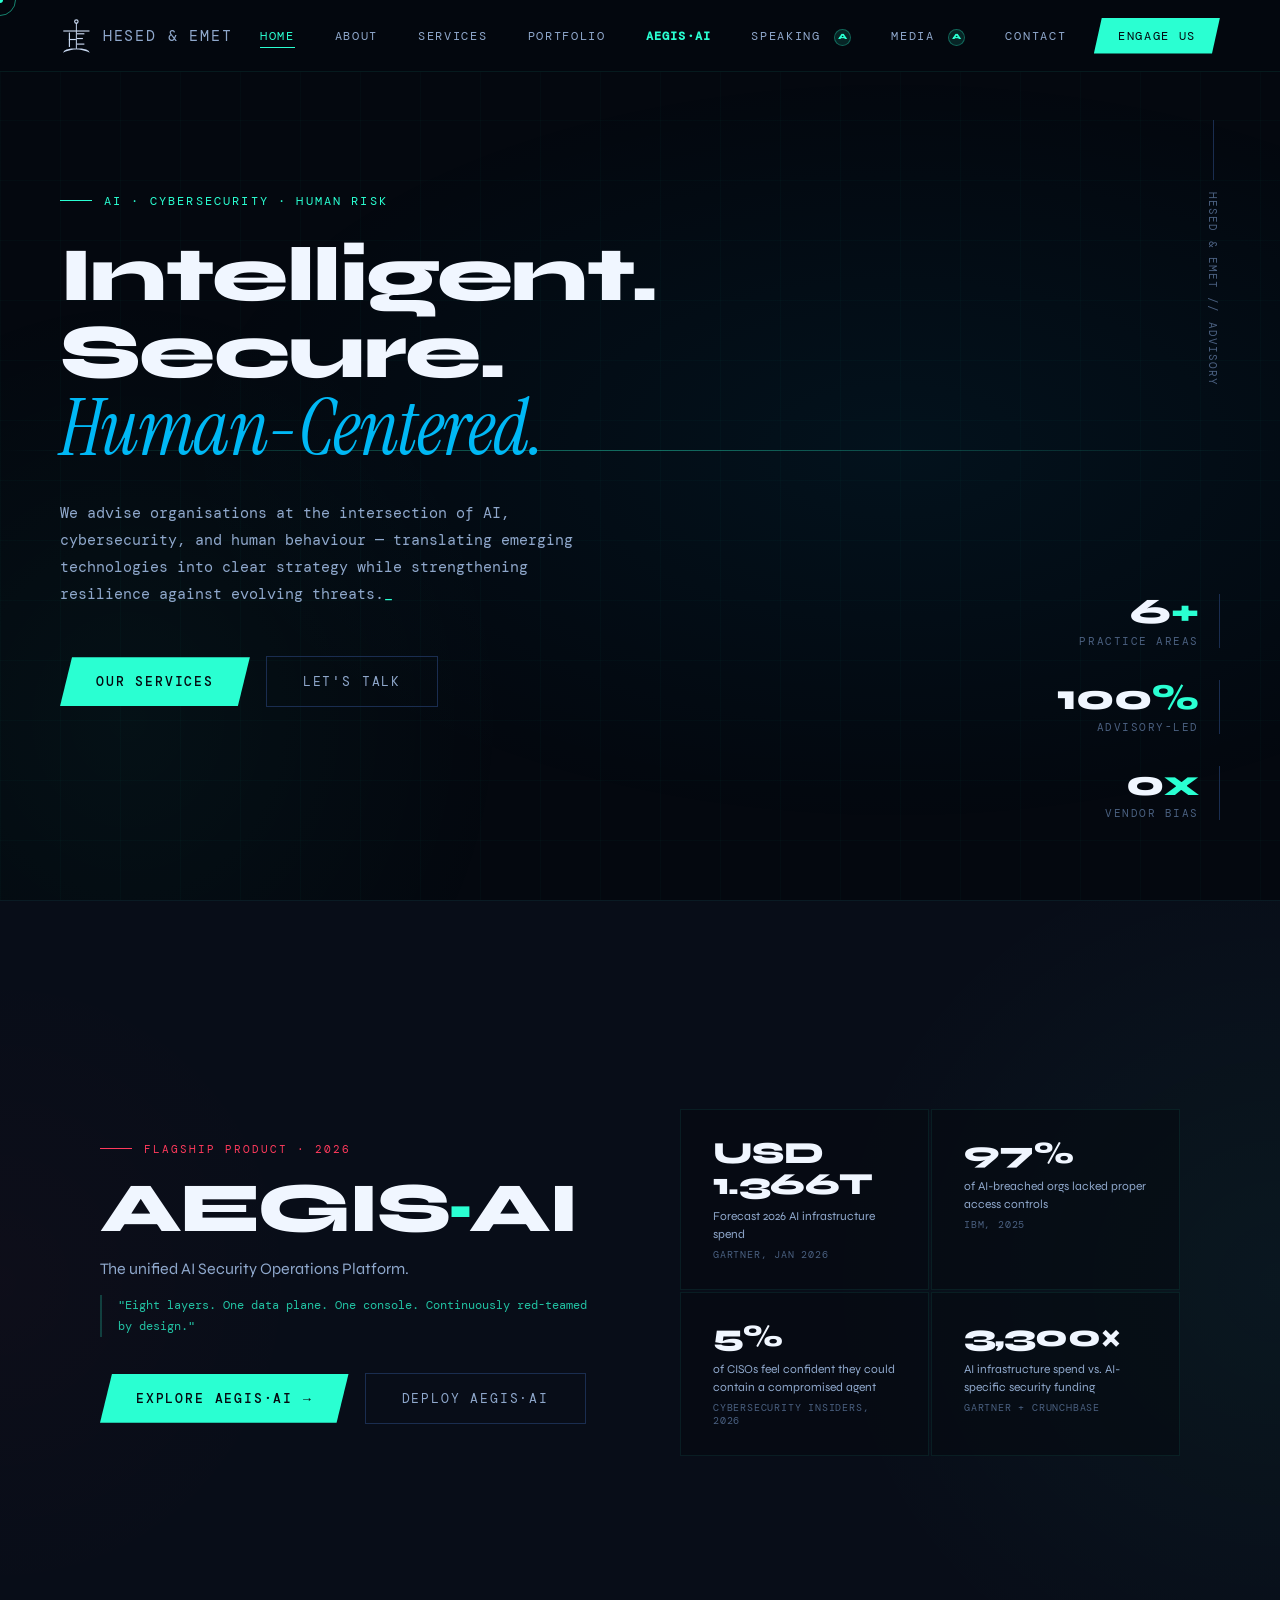
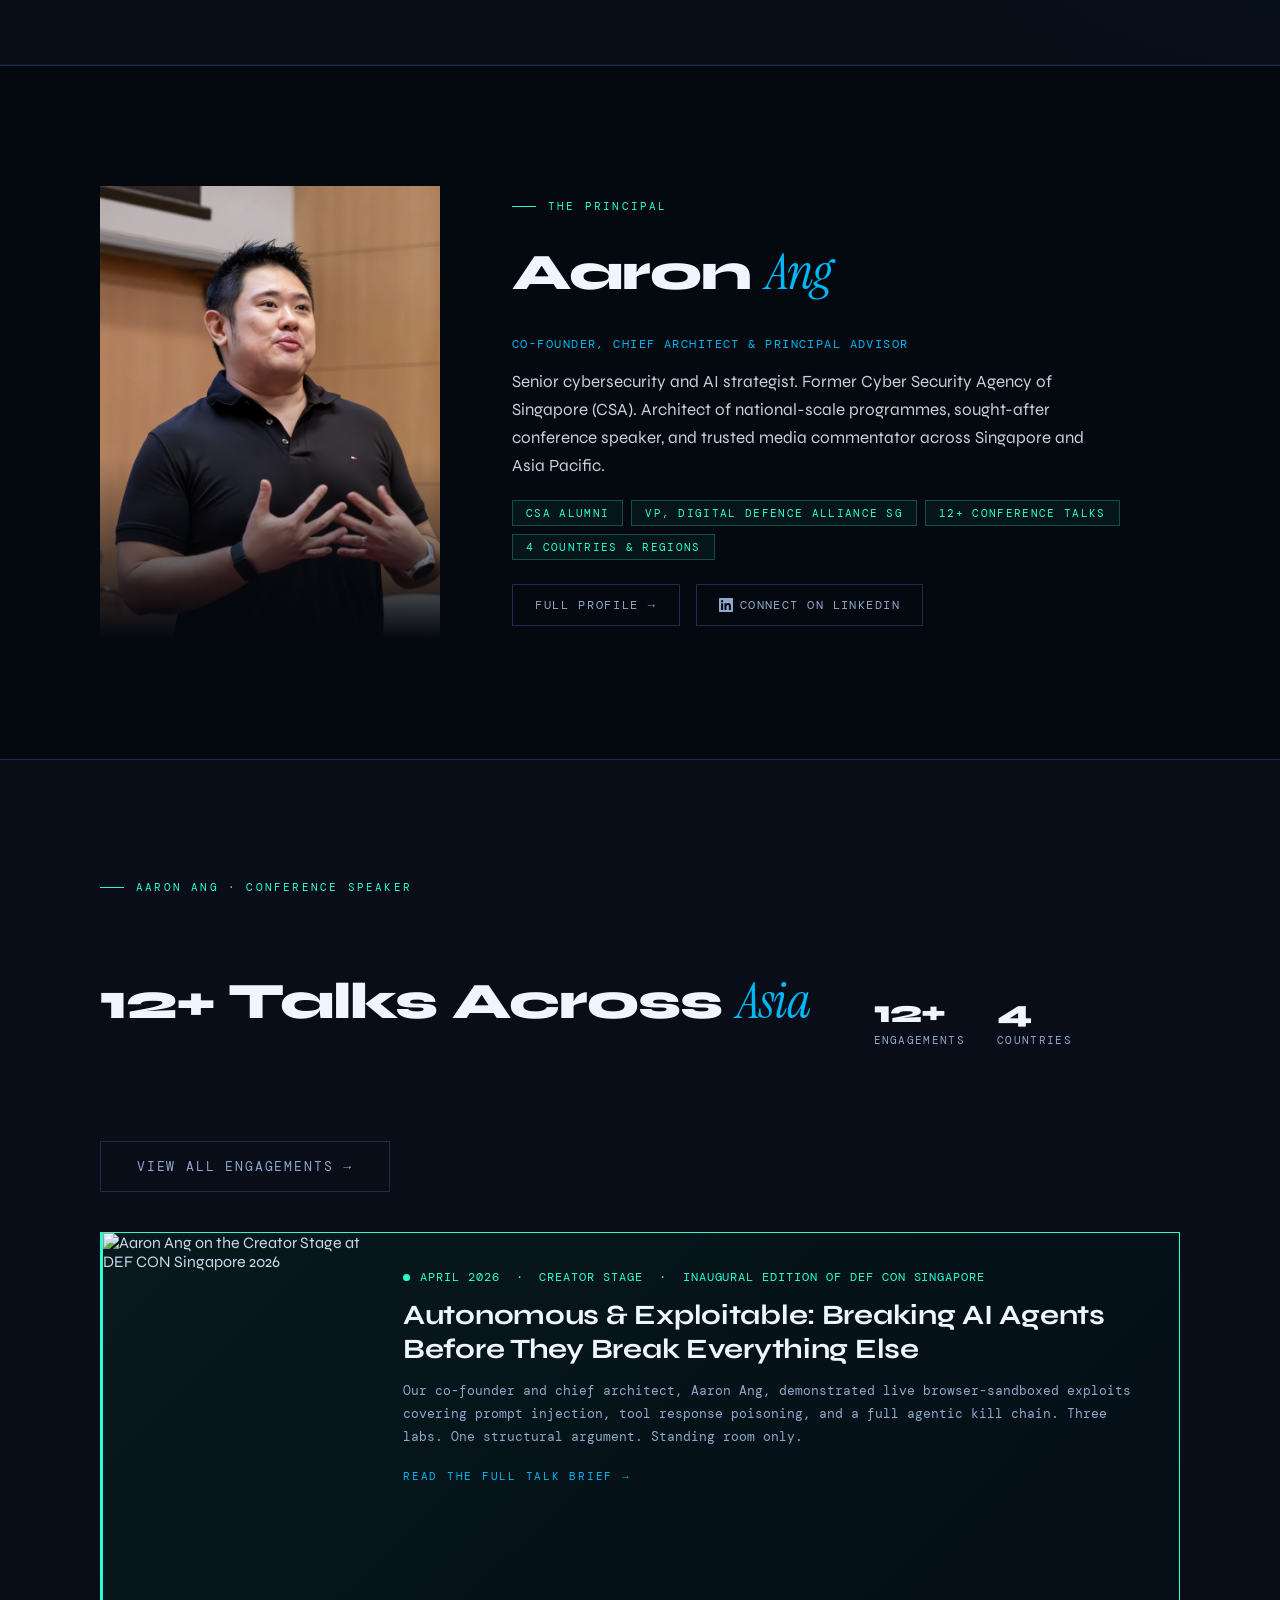
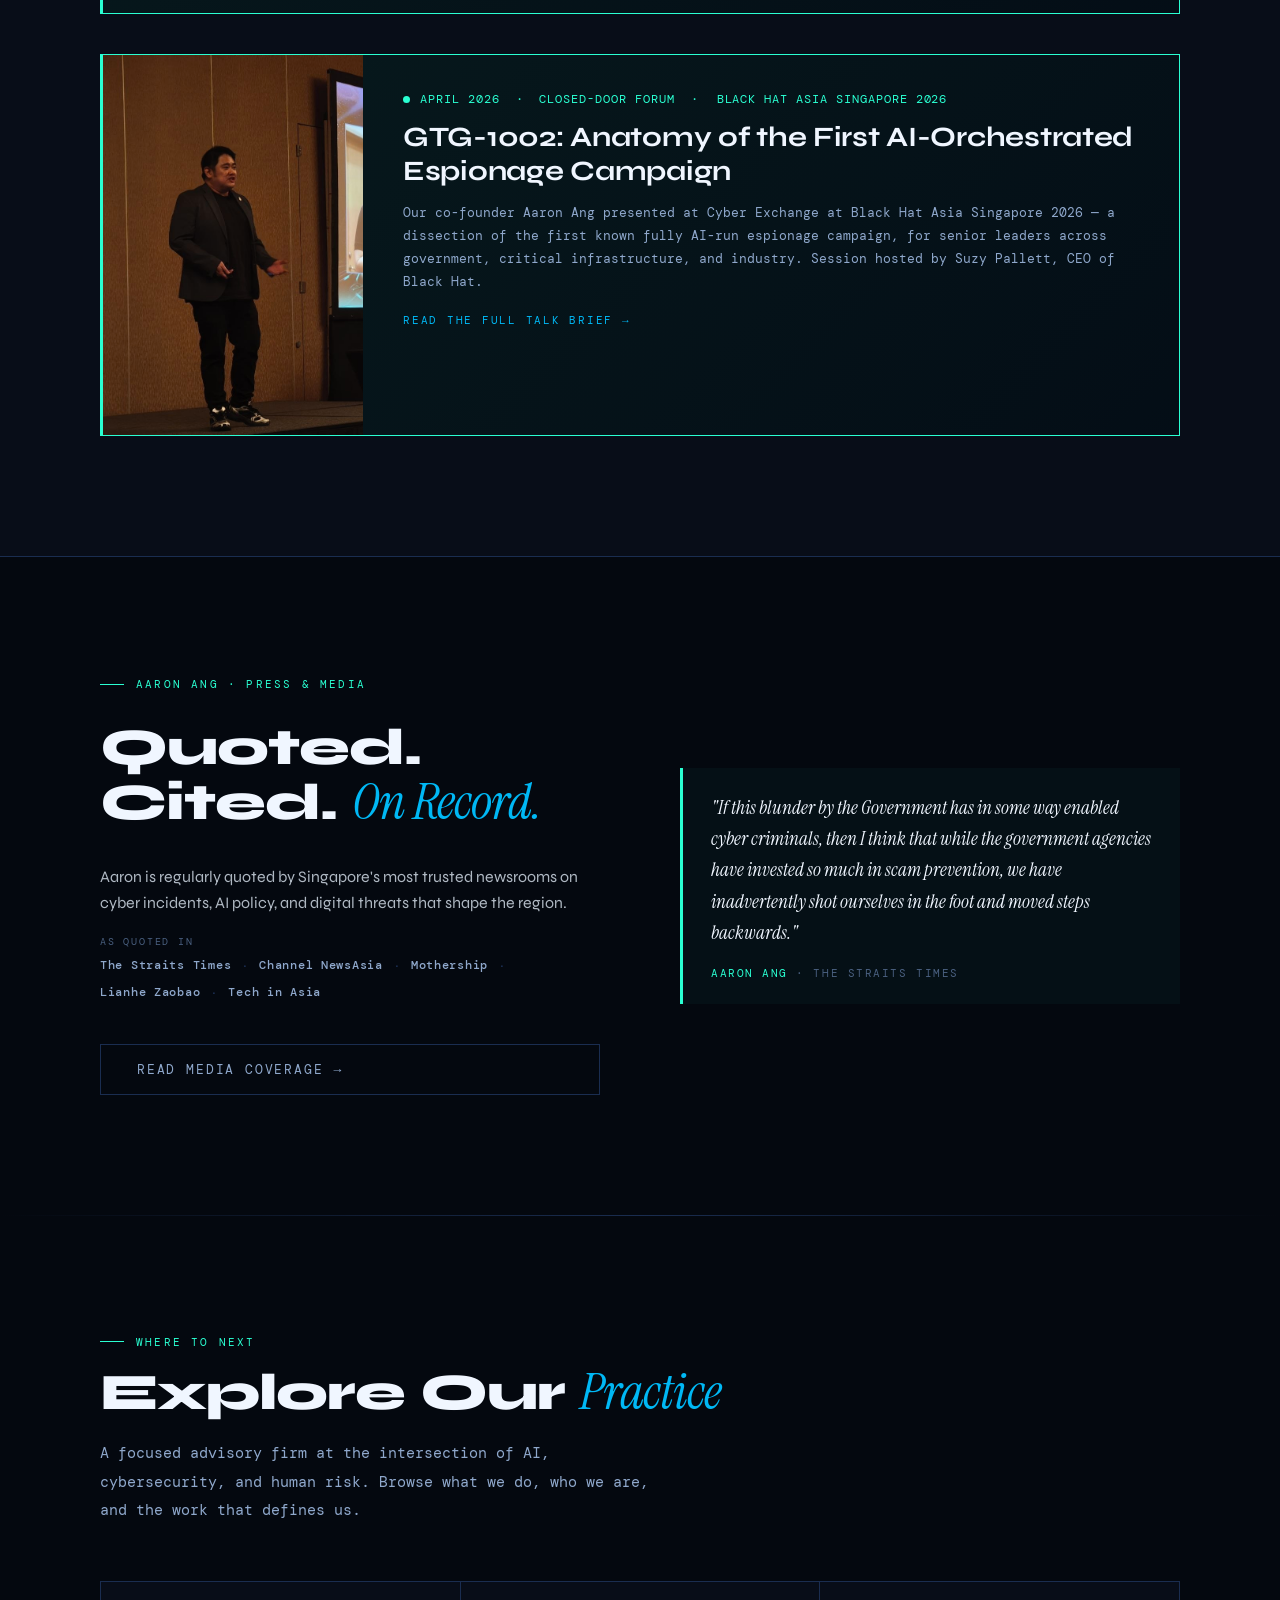
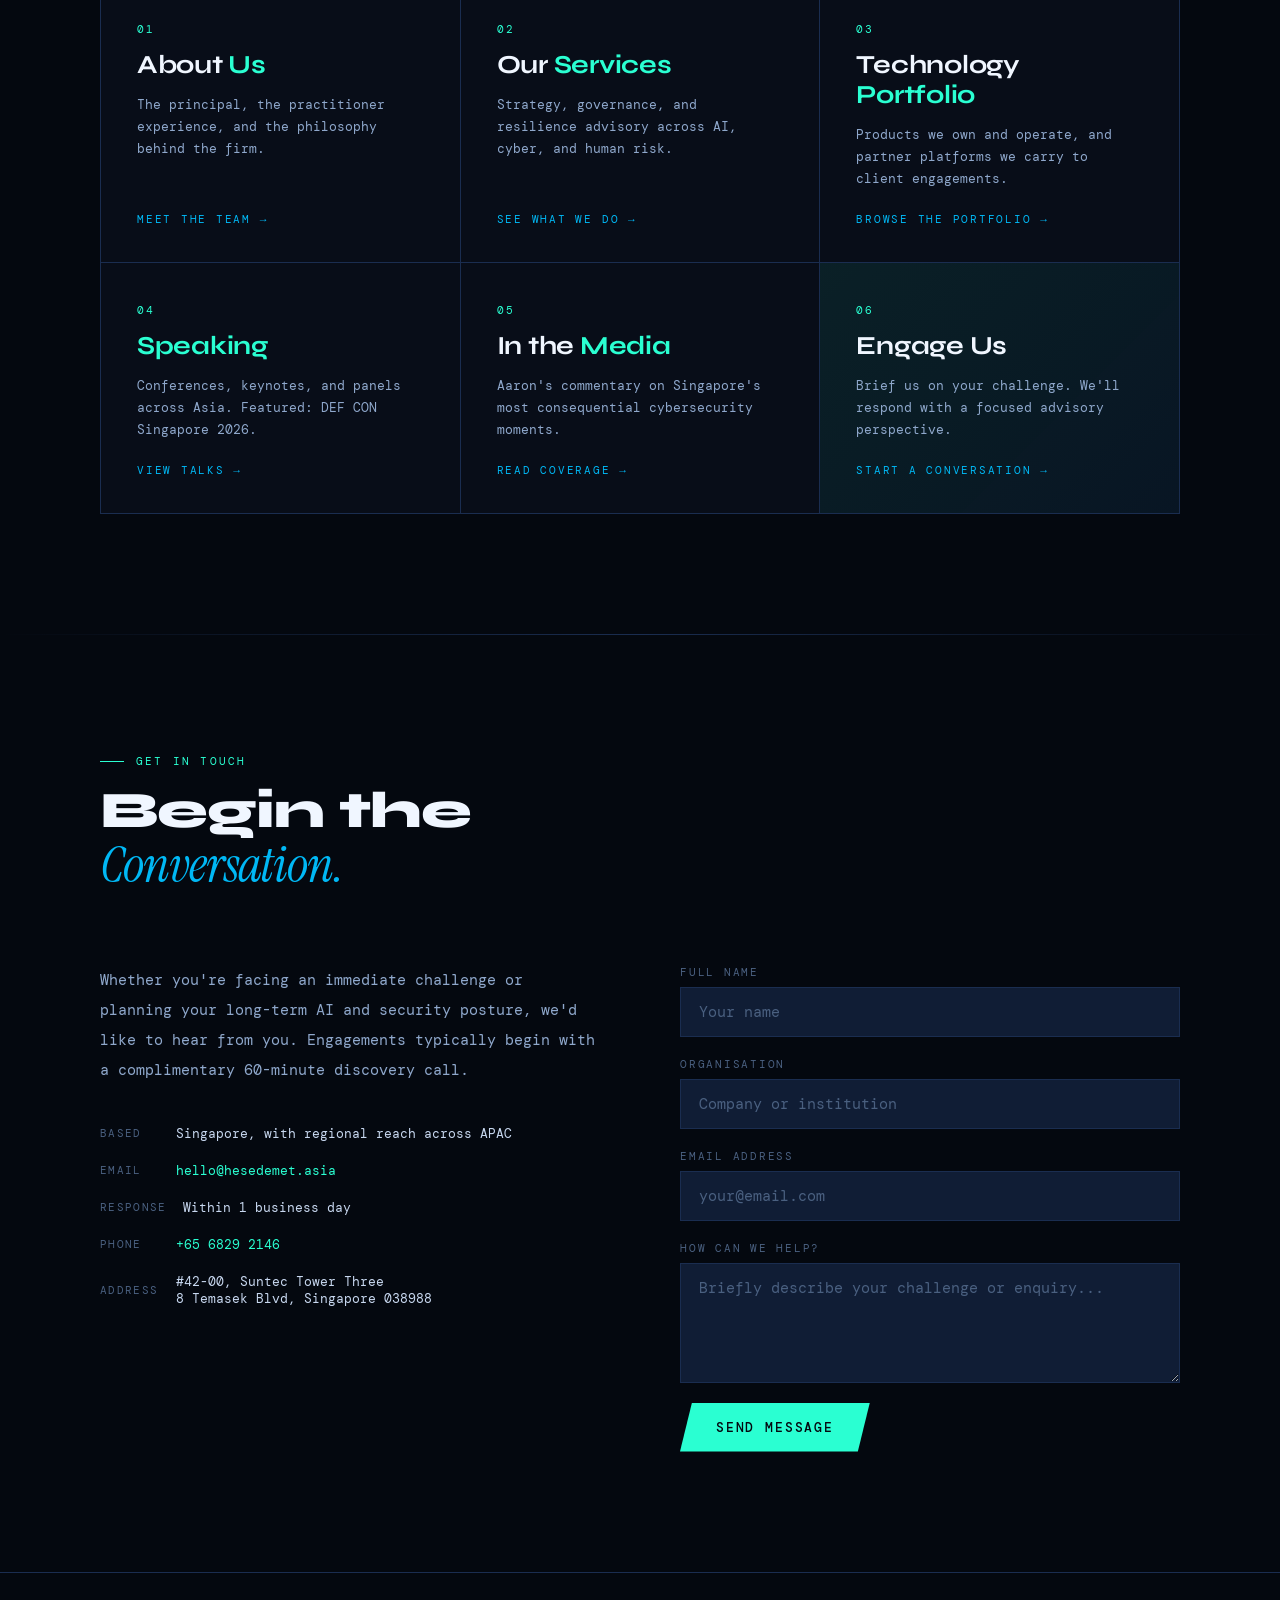
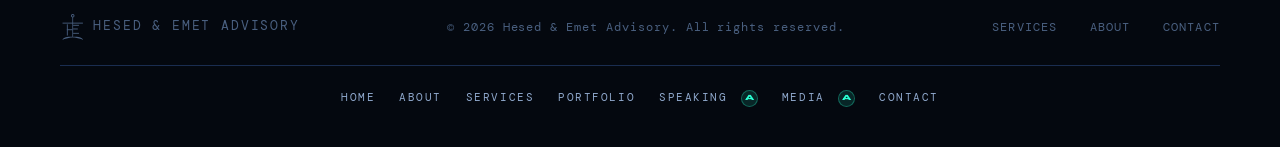
==== commit 00622d46: "Remove pre-launch language from AEGIS — position as live product Replace pilot cohort / early access" ====
--- a/index.html
+++ b/index.html
@@ -197,7 +197,7 @@
           <p class="home-aegis-quote">"Eight layers. One data plane. One console. Continuously red-teamed by design."</p>
           <div class="home-aegis-actions">
             <a href="aegis.html" class="btn-primary">Explore AEGIS·AI →</a>
-            <a href="index.html#contact" class="btn-ghost">Request Early Access</a>
+            <a href="index.html#contact" class="btn-ghost">Deploy AEGIS·AI</a>
           </div>
         </div>
         <div class="home-aegis-stats">
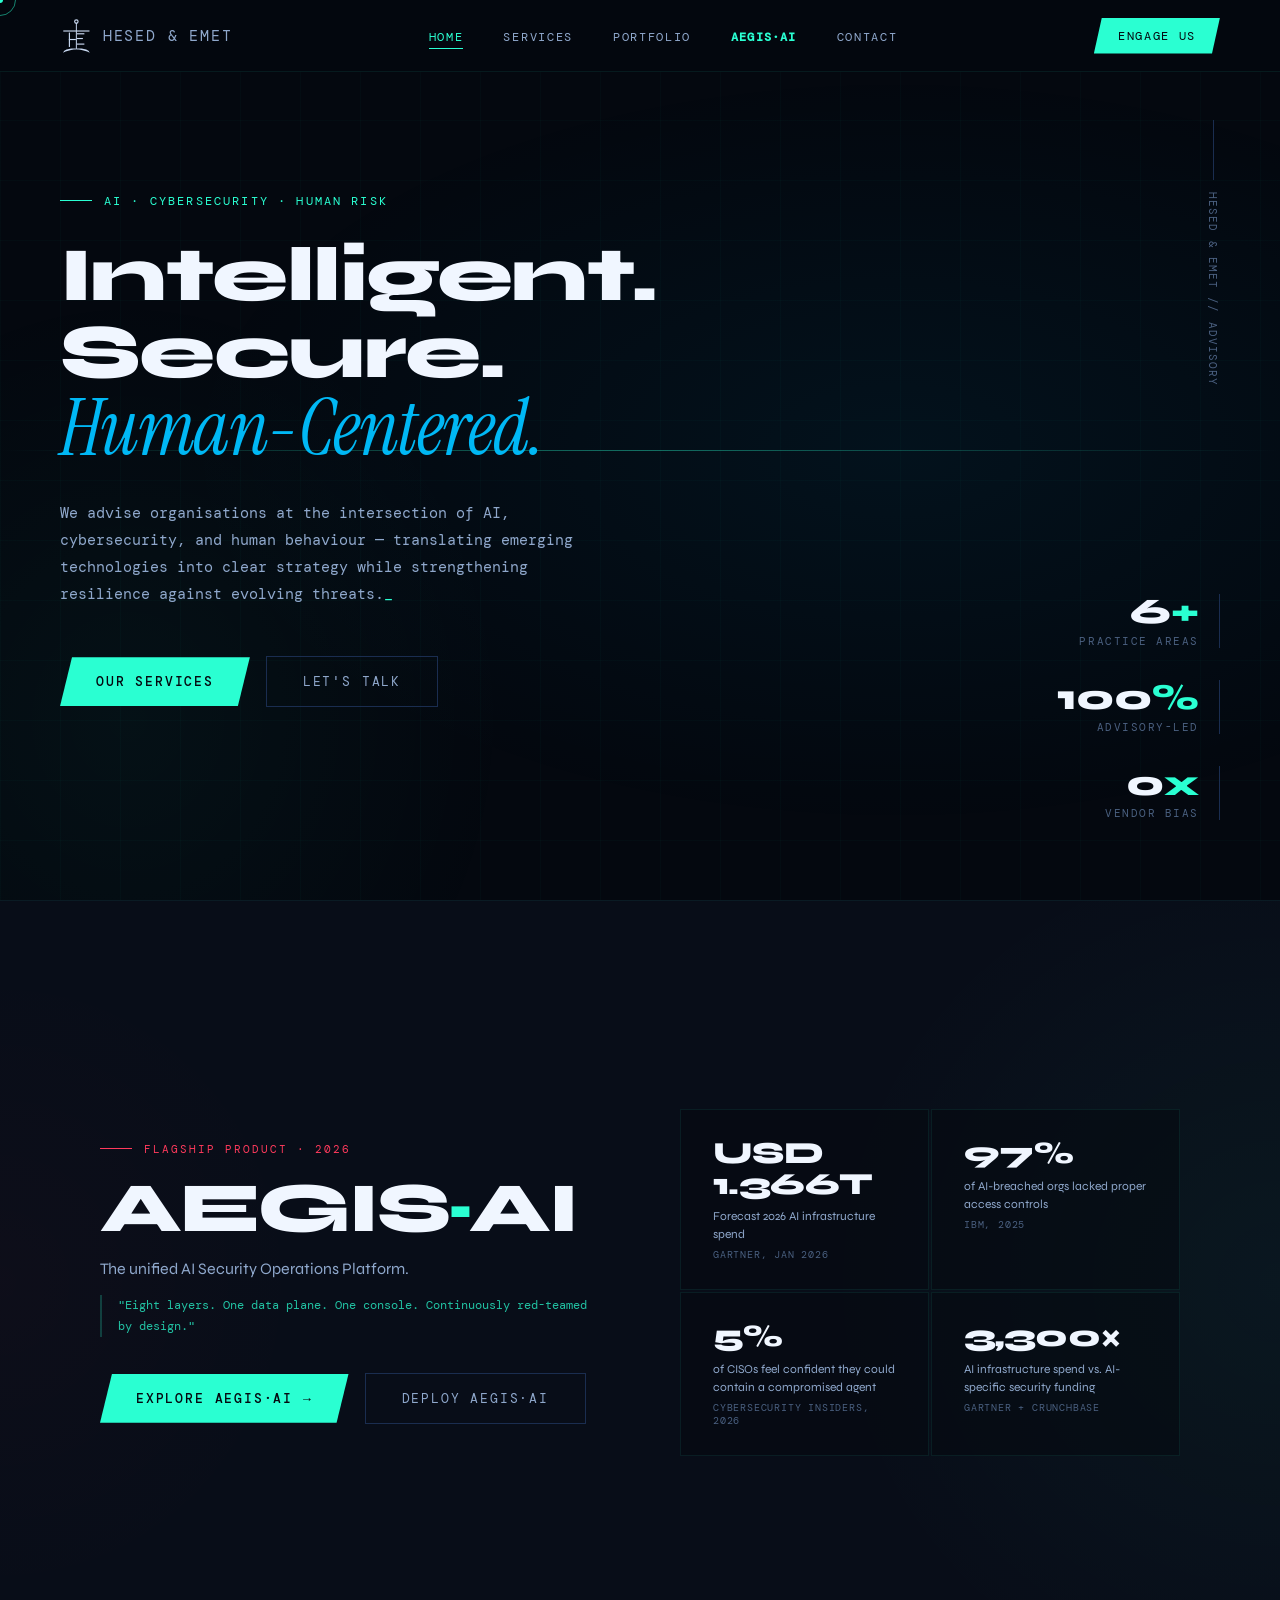
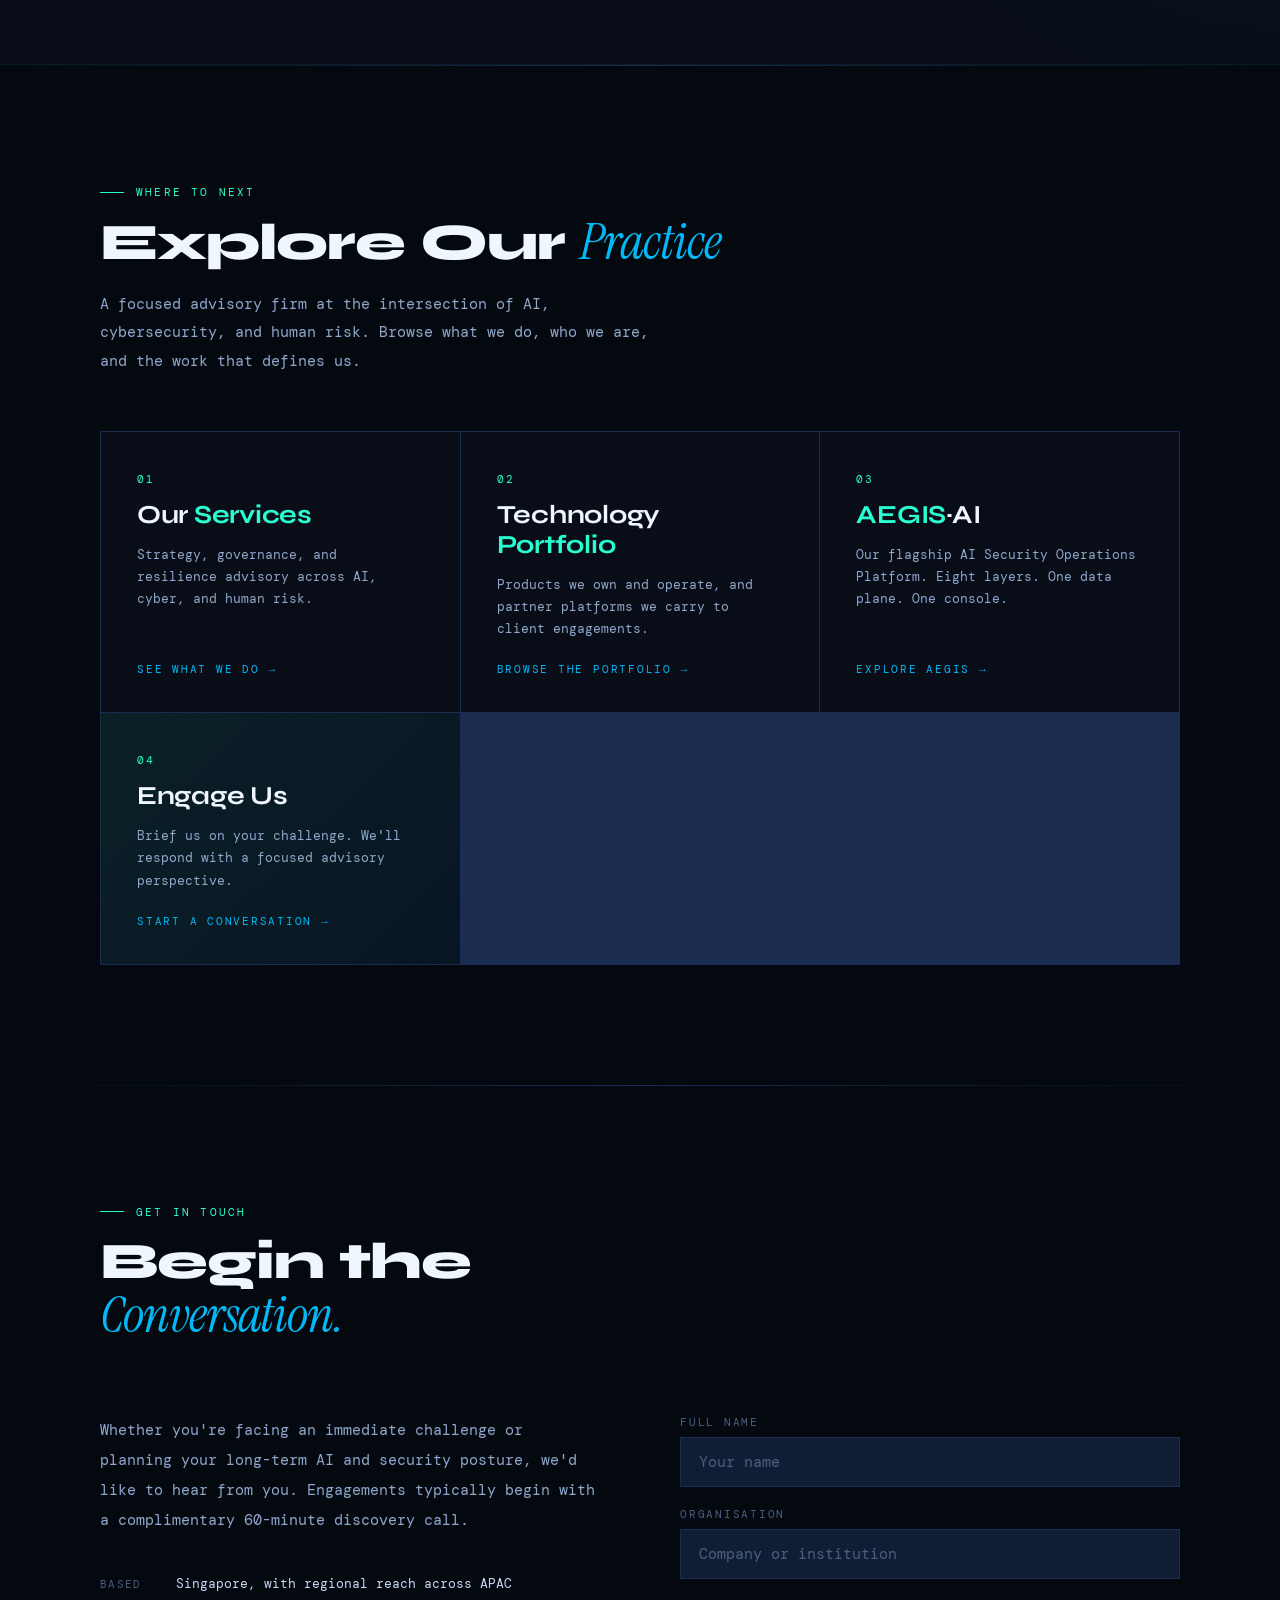
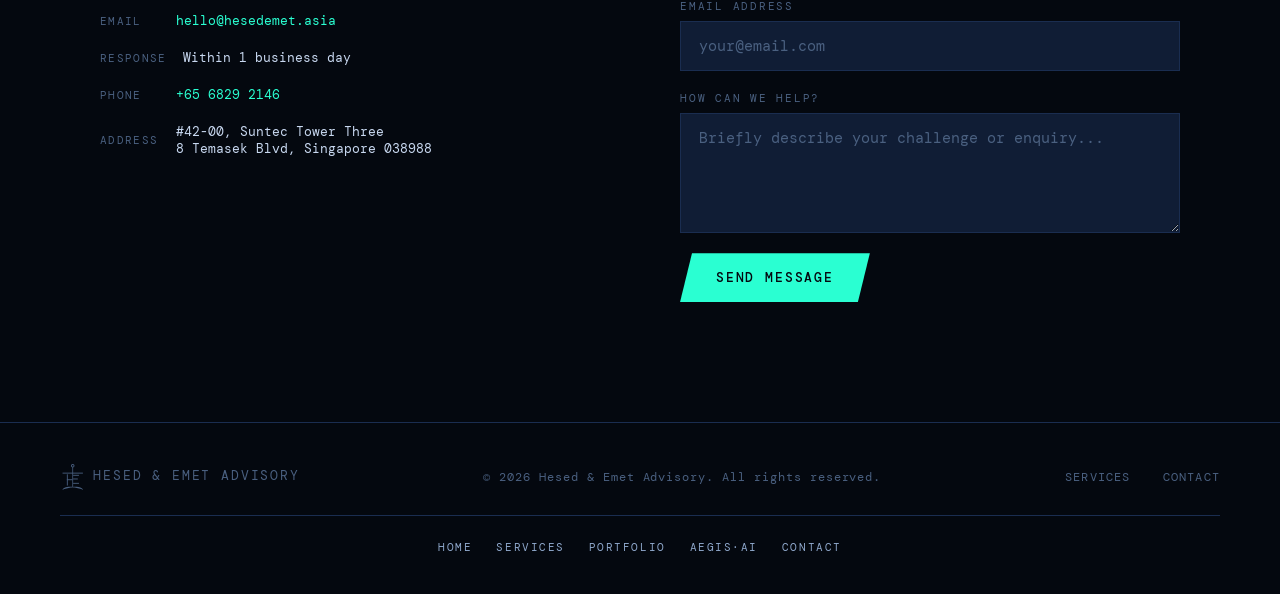
==== commit bc1163a1: "Remove all Aaron references — nav/footer/schema/SEO cleanup on remaining pages - index.html: remove " ====
--- a/index.html
+++ b/index.html
@@ -6,9 +6,9 @@
 
   <!-- PRIMARY SEO -->
   <title>Hesed & Emet Advisory | AI Strategy & Cybersecurity Consultancy Singapore</title>
-  <meta name="description" content="Hesed & Emet Advisory is a Singapore-based AI strategy and cybersecurity consultancy founded by Aaron Ang, former Cyber Security Agency of Singapore. We help organisations navigate AI governance, cyber resilience, and human risk." />
-  <meta name="keywords" content="Hesed Emet Advisory, cybersecurity advisory Singapore, AI strategy consultancy Singapore, Aaron Ang cybersecurity, human risk management, digital resilience, AI governance Singapore, APAC cyber advisory, board cyber training, CSA alumni, cybersecurity consulting APAC" />
-  <meta name="author" content="Aaron Ang, Hesed & Emet Advisory" />
+  <meta name="description" content="Hesed & Emet Advisory is a Singapore-based AI strategy and cybersecurity consultancy. We build and deploy AEGIS·AI — the unified AI Security Operations Platform — and advise organisations navigating AI governance, cyber resilience, and human risk." />
+  <meta name="keywords" content="Hesed Emet Advisory, AEGIS AI security platform, cybersecurity advisory Singapore, AI strategy consultancy Singapore, AI Security Operations Platform, human risk management, digital resilience, AI governance Singapore, APAC cyber advisory, board cyber training, cybersecurity consulting APAC" />
+  <meta name="author" content="Hesed & Emet Advisory" />
   <meta name="robots" content="index, follow" />
   <link rel="canonical" href="https://hesedemet.asia/" />
 
@@ -23,17 +23,15 @@
   <meta property="og:url" content="https://hesedemet.asia/" />
   <meta property="og:site_name" content="Hesed & Emet Advisory" />
   <meta property="og:title" content="Hesed & Emet Advisory | AI Strategy & Cybersecurity Consultancy Singapore" />
-  <meta property="og:description" content="Singapore-based AI strategy and cybersecurity consultancy. Founded by Aaron Ang (ex-CSA). Specialists in AI governance, cyber resilience, and human risk management across Asia Pacific." />
-  <meta property="og:image" content="https://hesedemet.asia/aaron.jpg" />
+  <meta property="og:description" content="Singapore-based AI strategy and cybersecurity consultancy. Home of AEGIS·AI — the unified AI Security Operations Platform. Specialists in AI governance, cyber resilience, and human risk management across Asia Pacific." />
   <meta property="og:locale" content="en_SG" />
 
   <!-- TWITTER / X -->
   <meta name="twitter:card" content="summary_large_image" />
   <meta name="twitter:title" content="Hesed & Emet Advisory | AI Strategy & Cybersecurity Consultancy Singapore" />
-  <meta name="twitter:description" content="Hesed & Emet Advisory is a Singapore-based AI strategy and cybersecurity consultancy. We help organisations navigate AI governance, cyber resilience, and human risk, translating complex technology into clear, actionable strategy." />
-  <meta name="twitter:image" content="https://hesedemet.asia/aaron.jpg" />
-
-  <!-- STRUCTURED DATA: Organization + Person + WebSite -->
+  <meta name="twitter:description" content="Singapore-based AI strategy and cybersecurity consultancy. Home of AEGIS·AI — the unified AI Security Operations Platform." />
+
+  <!-- STRUCTURED DATA: Organization + WebSite -->
   <script type="application/ld+json">
   {
     "@context": "https://schema.org",
@@ -75,26 +73,7 @@
             { "@type": "Offer", "itemOffered": { "@type": "Service", "name": "Executive & Board Capability Development" } }
           ]
         },
-        "founder": { "@id": "https://hesedemet.asia/#aaron-ang" },
-        "sameAs": ["https://www.linkedin.com/in/aaronangsg/"]
-      },
-      {
-        "@type": "Person",
-        "@id": "https://hesedemet.asia/#aaron-ang",
-        "name": "Aaron Ang",
-        "jobTitle": "Co-Founder, Chief Architect & Principal Advisor",
-        "worksFor": { "@id": "https://hesedemet.asia/#organization" },
-        "url": "https://hesedemet.asia/#principal",
-        "sameAs": "https://www.linkedin.com/in/aaronangsg/",
-        "knowsAbout": [
-          "Cybersecurity", "AI Strategy", "AI Governance", "Human Risk", "Digital Policy",
-          "National Cybersecurity Policy", "Workforce Development", "Cyber Resilience",
-          "AI Agent Security", "DEF CON Singapore", "Black Hat Asia", "Zero Trust"
-        ],
-        "description": "Senior cybersecurity and AI strategist. Former Cyber Security Agency of Singapore (CSA). International conference speaker and media commentator on cybersecurity and digital policy across Singapore and Asia Pacific.",
-        "hasCredential": [
-          { "@type": "EducationalOccupationalCredential", "name": "Cyber Security Agency of Singapore — Alumni" }
-        ]
+        "sameAs": []
       },
       {
         "@type": "WebSite",
@@ -140,12 +119,9 @@
     </a>
     <ul class="nav-links">
       <li><a href="index.html" class="active">Home</a></li>
-      <li><a href="about.html">About</a></li>
       <li><a href="services.html">Services</a></li>
       <li><a href="portfolio.html">Portfolio</a></li>
       <li><a href="aegis.html" class="nav-aegis">AEGIS·AI</a></li>
-      <li><a href="speaking.html">Speaking <span class="nav-tag">A</span></a></li>
-      <li><a href="media.html">Media <span class="nav-tag">A</span></a></li>
       <li><a href="index.html#contact">Contact</a></li>
     </ul>
     <a href="index.html#contact" class="nav-cta">Engage Us</a>
@@ -226,108 +202,6 @@
     </div>
   </section>
 
-  <!-- HOME: AARON FEATURE -->
-  <section class="home-aaron">
-    <div class="section-inner">
-      <div class="home-aaron-grid reveal">
-        <div class="home-aaron-photo-wrap">
-          <img src="aaron.jpg" alt="Aaron Ang, Co-Founder of Hesed & Emet Advisory" class="home-aaron-photo">
-        </div>
-        <div class="home-aaron-content">
-          <div class="section-label">The Principal</div>
-          <h2>Aaron <em>Ang</em></h2>
-          <div class="home-aaron-role">Co-Founder, Chief Architect &amp; Principal Advisor</div>
-          <p>Senior cybersecurity and AI strategist. Former Cyber Security Agency of Singapore (CSA). Architect of national-scale programmes, sought-after conference speaker, and trusted media commentator across Singapore and Asia Pacific.</p>
-          <div class="home-aaron-tags">
-            <span>CSA Alumni</span>
-            <span>VP, Digital Defence Alliance SG</span>
-            <span>12+ Conference Talks</span>
-            <span>4 Countries &amp; Regions</span>
-          </div>
-          <div class="home-aaron-actions">
-            <a href="about.html" class="btn-ghost">Full Profile →</a>
-            <a href="https://www.linkedin.com/in/aaronangsg/" target="_blank" rel="noopener" class="linkedin-btn">
-              <svg viewBox="0 0 24 24" fill="currentColor" width="14" height="14" aria-hidden="true"><path d="M20.447 20.452h-3.554v-5.569c0-1.328-.027-3.037-1.852-3.037-1.853 0-2.136 1.445-2.136 2.939v5.667H9.351V9h3.414v1.561h.046c.477-.9 1.637-1.85 3.37-1.85 3.601 0 4.267 2.37 4.267 5.455v6.286zM5.337 7.433a2.062 2.062 0 0 1-2.063-2.065 2.064 2.064 0 1 1 2.063 2.065zm1.782 13.019H3.555V9h3.564v11.452zM22.225 0H1.771C.792 0 0 .774 0 1.729v20.542C0 23.227.792 24 1.771 24h20.451C23.2 24 24 23.227 24 22.271V1.729C24 .774 23.2 0 22.222 0h.003z"/></svg>
-              Connect on LinkedIn
-            </a>
-          </div>
-        </div>
-      </div>
-    </div>
-  </section>
-
-  <!-- HOME: SPEAKING HIGHLIGHT -->
-  <section class="home-speaking">
-    <div class="section-inner">
-      <div class="home-speaking-inner reveal">
-        <div class="home-speaking-meta">
-          <div class="section-label">Aaron Ang · Conference Speaker</div>
-          <h2>12+ Talks Across <em>Asia</em></h2>
-          <div class="home-speaking-stats">
-            <div class="home-speaking-stat"><span>12+</span>Engagements</div>
-            <div class="home-speaking-stat"><span>4</span>Countries</div>
-          </div>
-          <a href="speaking.html" class="btn-ghost" style="margin-top:28px;display:inline-block;">View All Engagements →</a>
-        </div>
-        <div class="home-speaking-feature">
-          <img src="talk-defcon-sg-2026-1.JPG" alt="Aaron Ang on the Creator Stage at DEF CON Singapore 2026" class="home-speaking-photo">
-          <div class="home-speaking-feature-content">
-            <div class="home-speaking-badge">
-              <span class="home-speaking-badge-dot"></span>
-              April 2026 &nbsp;·&nbsp; Creator Stage &nbsp;·&nbsp; Inaugural Edition of DEF CON Singapore
-            </div>
-            <div class="home-speaking-title">Autonomous &amp; Exploitable: Breaking AI Agents Before They Break Everything Else</div>
-            <p class="home-speaking-desc">Our co-founder and chief architect, Aaron Ang, demonstrated live browser-sandboxed exploits covering prompt injection, tool response poisoning, and a full agentic kill chain. Three labs. One structural argument. Standing room only.</p>
-            <a href="speaking.html" class="home-speaking-link">Read the full talk brief →</a>
-          </div>
-        </div>
-
-        <div class="home-speaking-feature">
-          <img src="talk-cyberexchange-bh-2026-1.JPG" alt="Aaron Ang presenting at Cyber Exchange Black Hat Asia Singapore 2026" class="home-speaking-photo">
-          <div class="home-speaking-feature-content">
-            <div class="home-speaking-badge">
-              <span class="home-speaking-badge-dot"></span>
-              April 2026 &nbsp;·&nbsp; Closed-Door Forum &nbsp;·&nbsp; <span style="white-space:nowrap">Black Hat Asia Singapore 2026</span>
-            </div>
-            <div class="home-speaking-title">GTG-1002: Anatomy of the First AI-Orchestrated Espionage Campaign</div>
-            <p class="home-speaking-desc">Our co-founder Aaron Ang presented at Cyber Exchange at Black Hat Asia Singapore 2026 — a dissection of the first known fully AI-run espionage campaign, for senior leaders across government, critical infrastructure, and industry. Session hosted by Suzy Pallett, CEO of Black Hat.</p>
-            <a href="speaking.html" class="home-speaking-link">Read the full talk brief →</a>
-          </div>
-        </div>
-      </div>
-    </div>
-  </section>
-
-  <!-- HOME: MEDIA HIGHLIGHT -->
-  <section class="home-media">
-    <div class="section-inner">
-      <div class="home-media-inner reveal">
-        <div class="home-media-header">
-          <div class="section-label">Aaron Ang · Press &amp; Media</div>
-          <h2>Quoted. Cited. <em>On Record.</em></h2>
-          <p>Aaron is regularly quoted by Singapore's most trusted newsrooms on cyber incidents, AI policy, and digital threats that shape the region.</p>
-          <div class="home-media-outlets">
-            <span class="home-media-outlets-label">As quoted in</span>
-            <span>The Straits Times</span>
-            <span class="sep">·</span>
-            <span>Channel NewsAsia</span>
-            <span class="sep">·</span>
-            <span>Mothership</span>
-            <span class="sep">·</span>
-            <span>Lianhe Zaobao</span>
-            <span class="sep">·</span>
-            <span>Tech in Asia</span>
-          </div>
-          <a href="media.html" class="btn-ghost" style="margin-top:28px;display:inline-block;">Read Media Coverage →</a>
-        </div>
-        <div class="home-media-quote-wrap">
-          <div class="home-media-quote">"If this blunder by the Government has in some way enabled cyber criminals, then I think that while the government agencies have invested so much in scam prevention, we have inadvertently shot ourselves in the foot and moved steps backwards."</div>
-          <div class="home-media-attribution">Aaron Ang <span>· The Straits Times</span></div>
-        </div>
-      </div>
-    </div>
-  </section>
-
   <!-- HOME SNAPSHOT GRID -->
   <section class="home-snapshot">
     <div class="section-inner">
@@ -338,38 +212,26 @@
       </div>
 
       <div class="snapshot-grid reveal">
-        <a href="about.html" class="snapshot-card">
+        <a href="services.html" class="snapshot-card">
           <div class="snapshot-num">01</div>
-          <div class="snapshot-title">About <em>Us</em></div>
-          <p>The principal, the practitioner experience, and the philosophy behind the firm.</p>
-          <span class="snapshot-arrow">Meet the team →</span>
-        </a>
-        <a href="services.html" class="snapshot-card">
-          <div class="snapshot-num">02</div>
           <div class="snapshot-title">Our <em>Services</em></div>
           <p>Strategy, governance, and resilience advisory across AI, cyber, and human risk.</p>
           <span class="snapshot-arrow">See what we do →</span>
         </a>
         <a href="portfolio.html" class="snapshot-card">
-          <div class="snapshot-num">03</div>
+          <div class="snapshot-num">02</div>
           <div class="snapshot-title">Technology <em>Portfolio</em></div>
           <p>Products we own and operate, and partner platforms we carry to client engagements.</p>
           <span class="snapshot-arrow">Browse the portfolio →</span>
         </a>
-        <a href="speaking.html" class="snapshot-card">
-          <div class="snapshot-num">04</div>
-          <div class="snapshot-title"><em>Speaking</em></div>
-          <p>Conferences, keynotes, and panels across Asia. Featured: DEF CON Singapore 2026.</p>
-          <span class="snapshot-arrow">View talks →</span>
-        </a>
-        <a href="media.html" class="snapshot-card">
-          <div class="snapshot-num">05</div>
-          <div class="snapshot-title">In the <em>Media</em></div>
-          <p>Aaron's commentary on Singapore's most consequential cybersecurity moments.</p>
-          <span class="snapshot-arrow">Read coverage →</span>
+        <a href="aegis.html" class="snapshot-card">
+          <div class="snapshot-num">03</div>
+          <div class="snapshot-title"><em>AEGIS</em>·AI</div>
+          <p>Our flagship AI Security Operations Platform. Eight layers. One data plane. One console.</p>
+          <span class="snapshot-arrow">Explore AEGIS →</span>
         </a>
         <a href="index.html#contact" class="snapshot-card snapshot-cta">
-          <div class="snapshot-num">06</div>
+          <div class="snapshot-num">04</div>
           <div class="snapshot-title">Engage <em>Us</em></div>
           <p>Brief us on your challenge. We'll respond with a focused advisory perspective.</p>
           <span class="snapshot-arrow">Start a conversation →</span>
@@ -452,16 +314,13 @@
     <div class="footer-copy">© 2026 Hesed & Emet Advisory. All rights reserved.</div>
     <div class="footer-links">
       <a href="services.html">Services</a>
-      <a href="about.html">About</a>
       <a href="index.html#contact">Contact</a>
     </div>
     <div class="footer-quicklinks">
     <a href="index.html">Home</a>
-    <a href="about.html">About</a>
     <a href="services.html">Services</a>
     <a href="portfolio.html">Portfolio</a>
-    <a href="speaking.html">Speaking <span class="nav-tag">A</span></a>
-    <a href="media.html">Media <span class="nav-tag">A</span></a>
+    <a href="aegis.html">AEGIS·AI</a>
     <a href="index.html#contact">Contact</a>
   </div>
 </footer>
